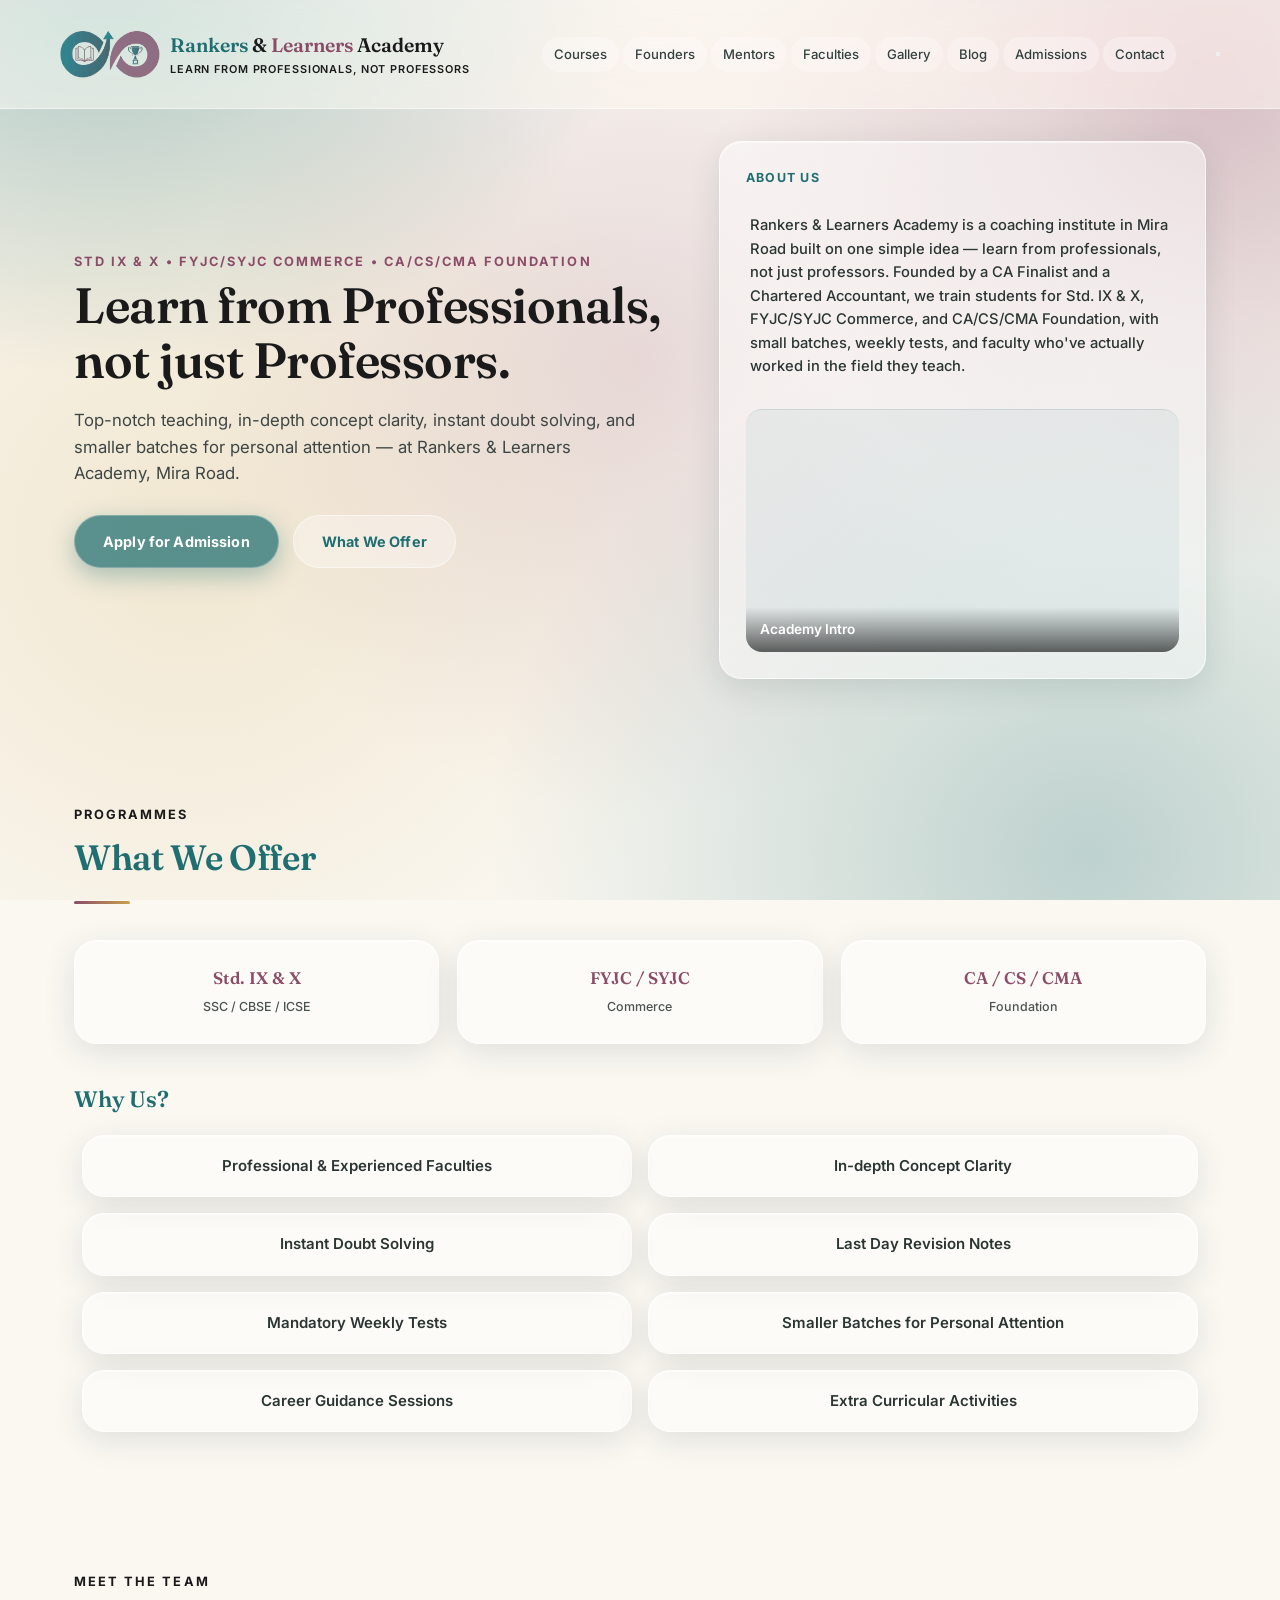
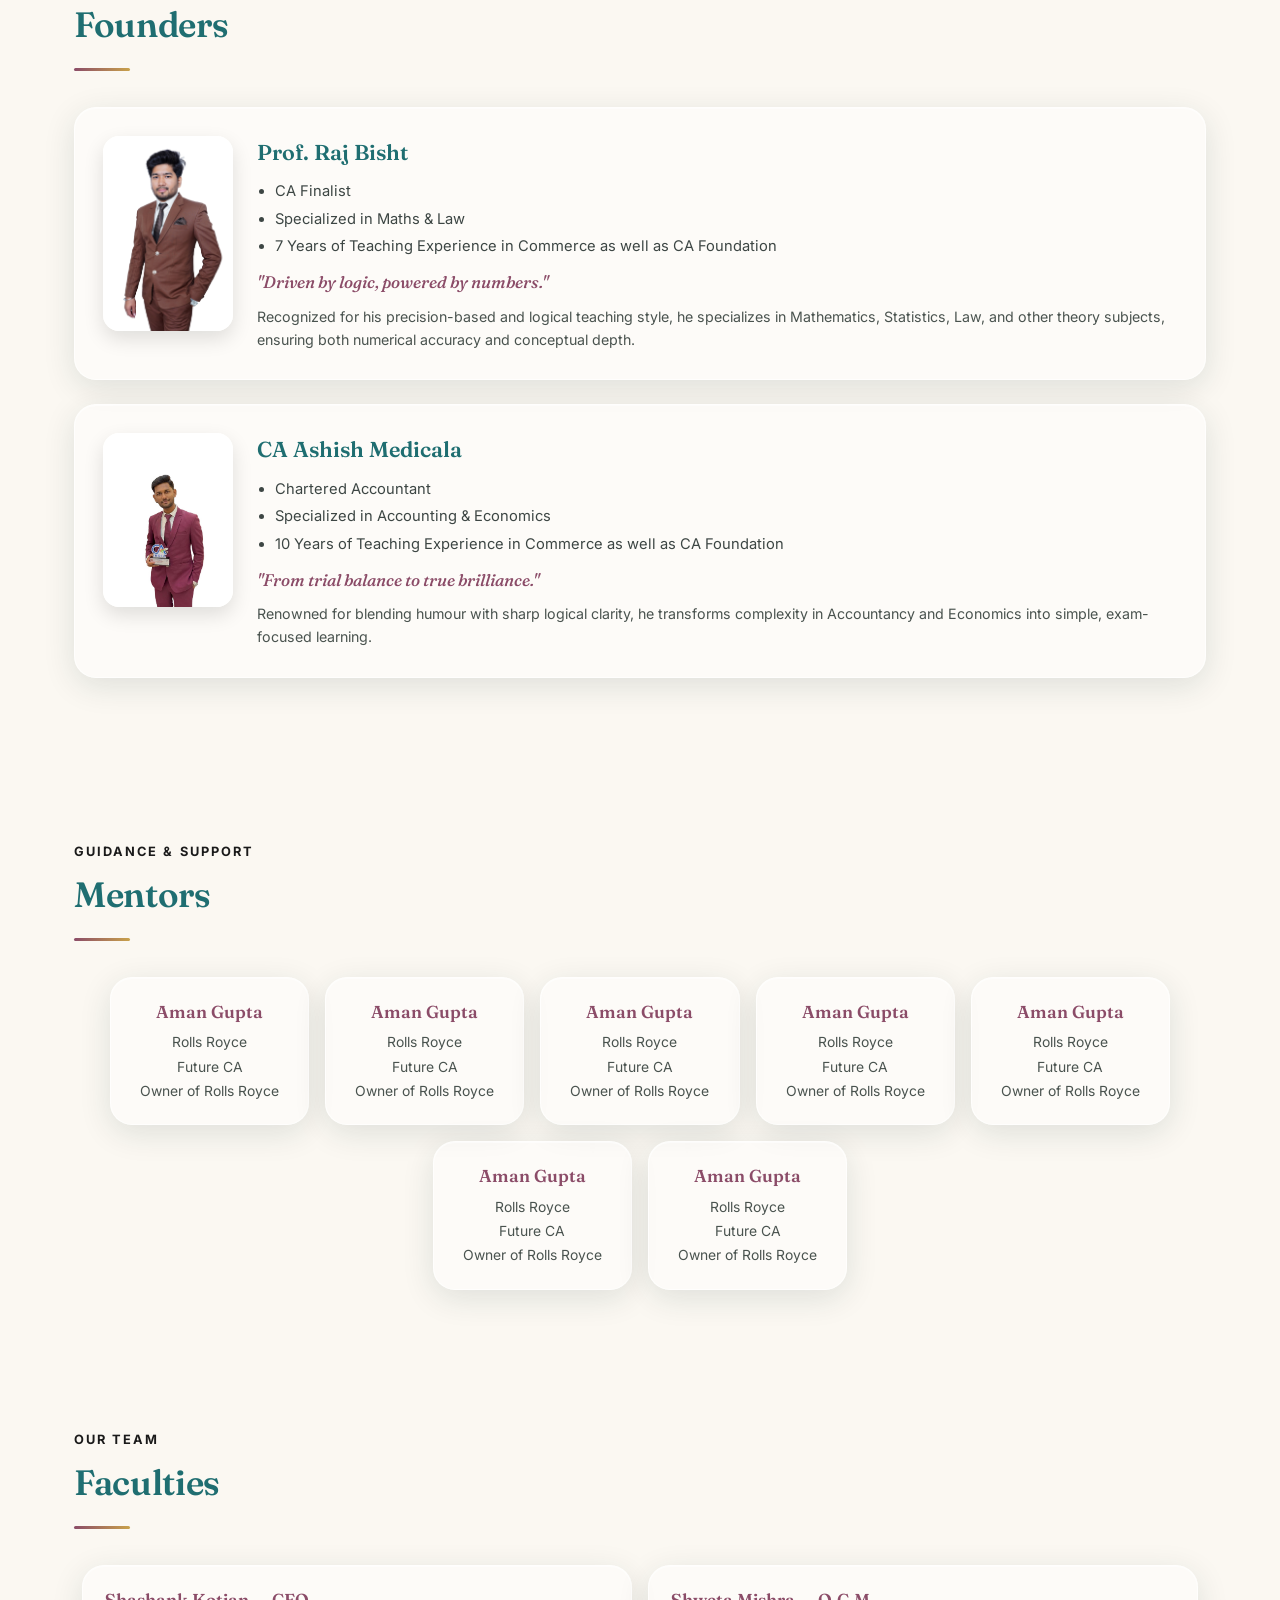
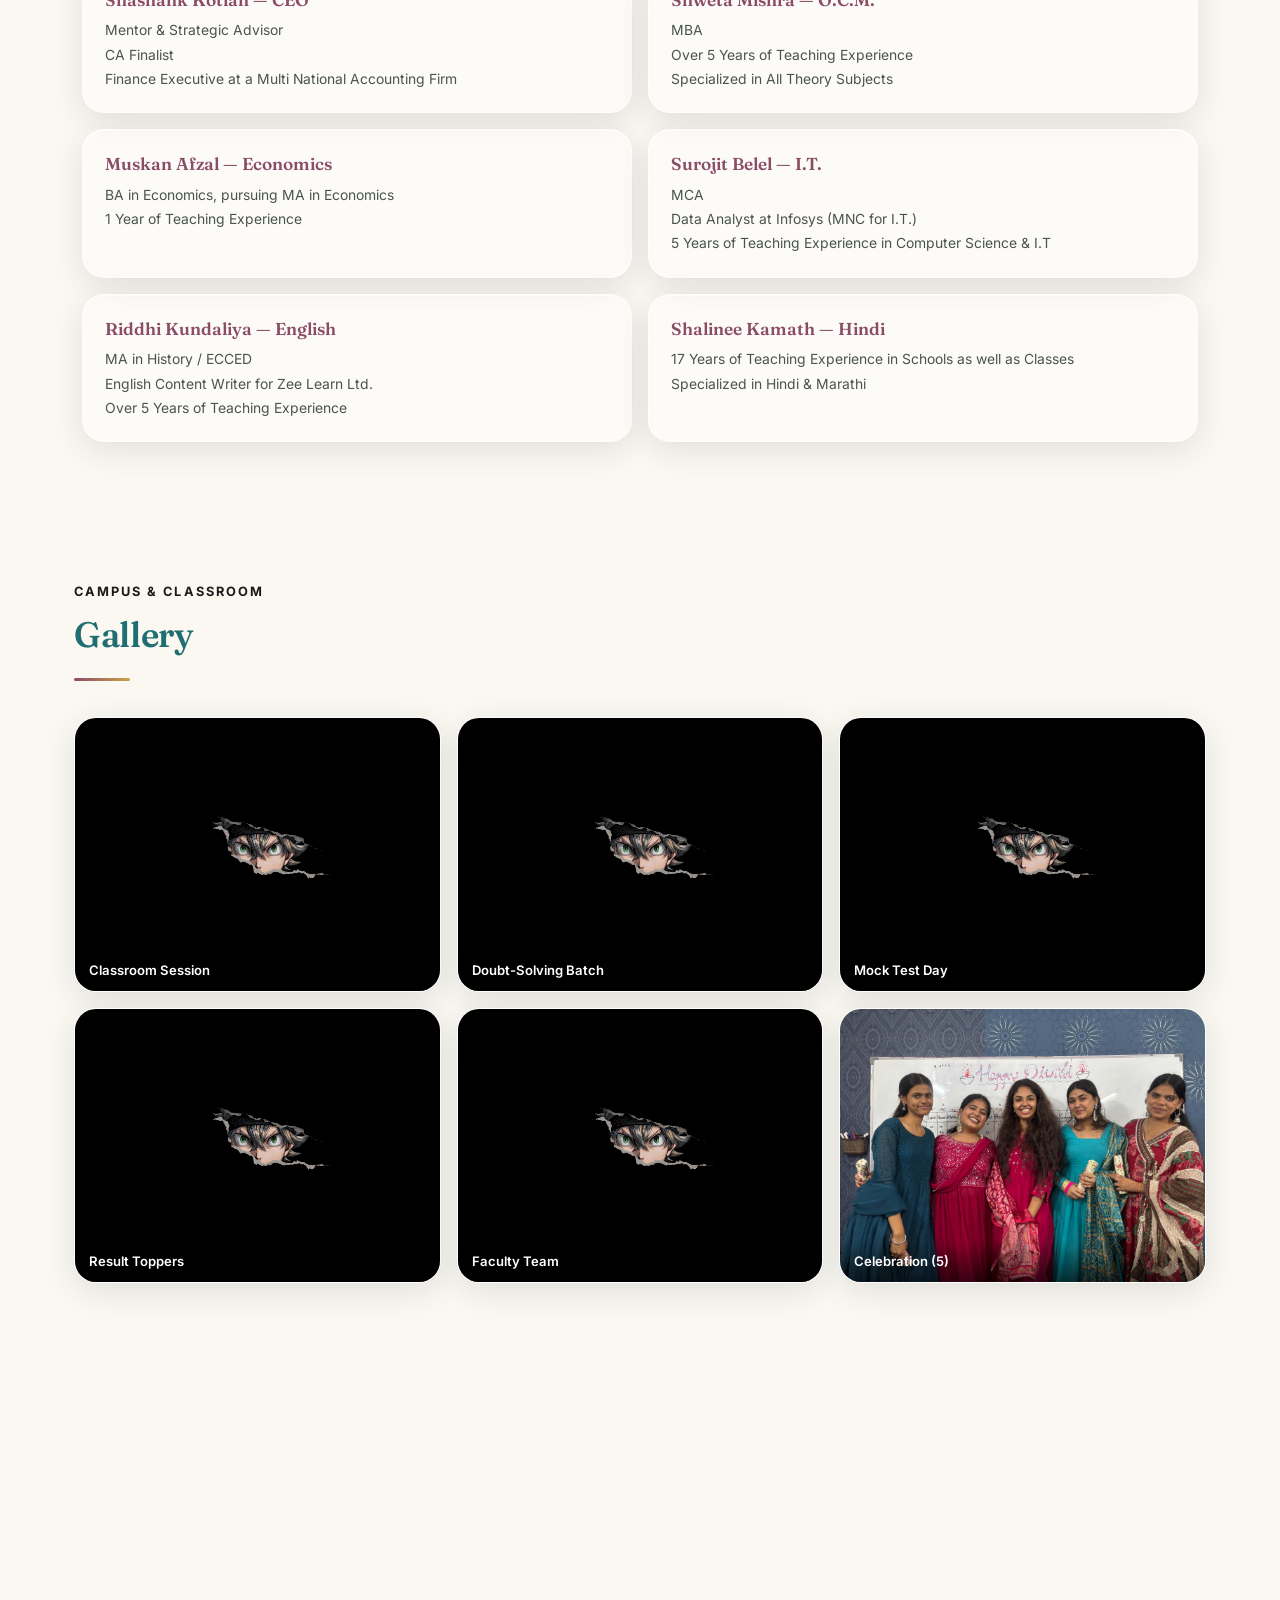
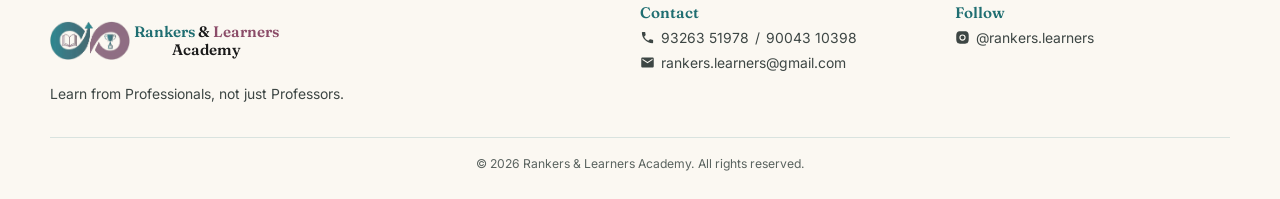
==== index.html @ 67d40408 "Update brand tagline and navigation links" ====
<!DOCTYPE html>
<html lang="en">
<head>
<meta charset="UTF-8">
<meta name="viewport" content="width=device-width, initial-scale=1.0">
<title>Rankers & Learners Academy — Mira Road</title>
<link rel="preconnect" href="https://fonts.googleapis.com">
<link rel="preconnect" href="https://fonts.gstatic.com" crossorigin>
<link href="https://fonts.googleapis.com/css2?family=Fraunces:opsz,wght@9..144,400;9..144,600;9..144,700&family=Inter:wght@400;500;600;700;800&display=swap" rel="stylesheet">
<link rel="preconnect" href="https://fonts.googleapis.com">
<link rel="preconnect" href="https://fonts.gstatic.com" crossorigin>
<link href="https://fonts.googleapis.com/css2?family=Titillium+Web:ital,wght@0,200;0,300;0,400;0,600;0,700;0,900;1,200;1,300;1,400;1,600;1,700&display=swap" rel="stylesheet">
<link rel="stylesheet" href="css/style.css">
</head>
<body>

<div class="mesh"></div>

<header class="banner">
  <div class="banner-inner">
    <div class="brand">
      <img src="assets/logo/logo.png" alt="Rankers & Learners Academy logo" class="brand-mark">
      <div>
        <div class="brand-name"><span class="brand-teal">Rankers</span> <span class="brand-black">&amp;</span> <span class="brand-mauve">Learners</span> <span class="brand-black">Academy</span></div>
        <div class="brand-tag">Learn from Professionals, not Professors</div>
      </div>
    </div>
    <nav id="mainNav">
      <a href="#offer">Courses</a>
      <a href="#founders">Founders</a>
      <a href="#mentors">Mentors</a>
      <a href="#faculty">Faculties</a>
      <a href="#gallery">Gallery</a>
      <a href="#blog">Blog</a>
      <a href="#admissions">Admissions</a>
      <a href="#contact">Contact</a>
    </nav>
    <button class="hamburger-btn" id="navToggle" aria-label="Open menu" aria-expanded="false">
      <span></span><span></span><span></span>
    </button>
  </div>
</header>

<section class="hero">
  <div>
    <div class="eyebrow hero-eyebrow">Std IX &amp; X • FYJC/SYJC Commerce • CA/CS/CMA Foundation</div>
    <h1>Learn from Professionals, not just Professors.</h1>
    <p>Top-notch teaching, in-depth concept clarity, instant doubt solving, and smaller batches for personal attention — at Rankers &amp; Learners Academy, Mira Road.</p>
    <div class="ctas">
      <a href="#admissions" class="btn btn-primary">Apply for Admission</a>
      <a href="#offer" class="btn btn-ghost">What We Offer</a>
    </div>
  </div>
  <div class="glass hero-card">
    <div class="card-label">About us</div>
    <div id="hero-offer-rows"><!-- filled from data/courses.js --></div>
    <div class="hero-carousel" id="hero-carousel"><!-- filled from data/carousel.js --></div>
  </div>
</section>

<section id="offer">
  <div class="section-head">
    <div class="eyebrow">Programmes</div>
    <h2>What We Offer</h2>
    <div class="rule"></div>
  </div>
  <div class="offer-grid" id="offer-grid"><!-- filled from data/courses.js --></div>
  <div class="section-head" style="margin-bottom:18px;">
    <h2 style="font-size:1.4rem;">Why Us?</h2>
  </div>
  <div class="why-grid" id="why-grid"><!-- filled from data/courses.js --></div>
</section>

<section id="founders">
  <div class="section-head">
    <div class="eyebrow">Meet the Team</div>
    <h2>Founders</h2>
    <div class="rule"></div>
  </div>
  <div id="founders-list"><!-- filled from data/founders.js --></div>
</section>

<section id="mentors">
  <div class="section-head">
    <div class="eyebrow">Guidance & Support</div>
    <h2>Mentors</h2>
    <div class="rule"></div>
  </div>
  <div class="faculty-grid" id="mentors-list"><!-- filled from data/mentors.js --></div>
</section>

<section id="faculty">
  <div class="section-head">
    <div class="eyebrow">Our Team</div>
    <h2>Faculties</h2>
    <div class="rule"></div>
  </div>
  <div class="faculty-grid" id="faculty-list"><!-- filled from data/faculty.js --></div>
</section>

<section id="gallery">
  <div class="section-head">
    <div class="eyebrow">Campus &amp; Classroom</div>
    <h2>Gallery</h2>
    <div class="rule"></div>
  </div>
  <div class="gallery-grid" id="gallery-grid"><!-- filled from data/gallery.js --></div>
</section>

<div id="lightbox-overlay" class="lightbox-overlay" onclick="if(event.target===this) closeLightbox()">
  <button class="lightbox-close" onclick="closeLightbox()">&times;</button>
  <button class="lightbox-nav lightbox-prev" onclick="lightboxPrev()">&#8249;</button>
  <img id="lightbox-img" class="lightbox-img" src="" alt="">
  <video id="lightbox-video" class="lightbox-img" controls autoplay style="display:none;"></video>
  <button class="lightbox-nav lightbox-next" onclick="lightboxNext()">&#8250;</button>
  <div id="lightbox-caption" class="lightbox-caption"></div>
  <div id="lightbox-counter" class="lightbox-counter"></div>
</div>

<div id="blog-modal-overlay" class="blog-modal-overlay" onclick="if(event.target===this) closeBlogModal()">
  <div class="blog-modal-box">
    <button class="lightbox-close" onclick="closeBlogModal()" style="position:absolute;top:14px;right:18px;">&times;</button>
    <div class="blog-date" id="blog-modal-tag"></div>
    <h3 id="blog-modal-title"></h3>
    <p id="blog-modal-content"></p>
  </div>
</div>

<section id="blog">
  <div class="section-head" style="display:flex;justify-content:space-between;align-items:flex-end;flex-wrap:wrap;gap:16px;">
    <div>
      <div class="eyebrow">From the Desk</div>
      <h2>Blogs &amp; Updates</h2>
      <div class="rule"></div>
    </div>
    <a href="blog.html" class="btn btn-ghost">View All</a>
  </div>
  <div class="blog-grid" id="blog-list"><!-- filled from data/blog.js --></div>
</section>

<section id="admissions">
  <div class="section-head">
    <div class="eyebrow">Join Us</div>
    <h2>Enquiry Form</h2>
    <div class="rule"></div>
  </div>
  <div class="glass form-wrap">
    <form id="admissionForm">
      <div class="form-row">
        <div><label for="fname">Full Name</label><input id="fname" name="fname" type="text" required></div>
        <div><label for="phone">Phone Number</label><input id="phone" name="phone" type="tel" required pattern="[0-9]{10}" maxlength="10" title="Enter a 10-digit phone number" inputmode="numeric"></div>
      </div>
      <div class="form-row">
        <div><label for="email">Email</label><input id="email" name="email" type="email"></div>
        <div><label for="course">Standard</label>
          <select id="course" name="course" required>
            <option value="" disabled selected>Select Standard</option>
            <option>Std. IX</option>
            <option>Std. X</option>
            <option>Std. IX + X</option>
            <option>FYJC Commerce</option>
            <option>SYJC Commerce</option>
            <option>FYJC + SYJC Commerce</option>
            <option>CA Foundation</option>
            <option>CS Foundation</option>
            <option>CMA Foundation</option>
            <option>FYJC + SYJC Commerce + CA</option>
            <option>FYJC + SYJC Commerce + CS</option>
            <option>FYJC + SYJC Commerce + CMA</option>
          </select>
        </div>
      </div>
      <div class="form-row full">
  <div>
    <label>Branch</label>
    <div style="display:flex;gap:28px;flex-wrap:wrap;margin-top:12px;padding:2px 0;">
      <label style="display:flex;align-items:center;gap:8px;font-family:'Inter',sans-serif;font-size:0.92rem;font-weight:500;text-transform:none;letter-spacing:normal;color:var(--ink);cursor:pointer;">
        <input type="radio" name="branch" value="Salasar Woods" required style="width:17px;height:17px;accent-color:var(--teal);margin:0;"> Salasar Woods
      </label>
      <label style="display:flex;align-items:center;gap:8px;font-family:'Inter',sans-serif;font-size:0.92rem;font-weight:500;text-transform:none;letter-spacing:normal;color:var(--ink);cursor:pointer;">
        <input type="radio" name="branch" value="Geeta Arcade" required style="width:17px;height:17px;accent-color:var(--teal);margin:0;"> Geeta Arcade
      </label>
      <label style="display:flex;align-items:center;gap:8px;font-family:'Inter',sans-serif;font-size:0.92rem;font-weight:500;text-transform:none;letter-spacing:normal;color:var(--ink);cursor:pointer;">
        <input type="radio" name="branch" value="Miragaon" required style="width:17px;height:17px;accent-color:var(--teal);margin:0;"> Miragaon
      </label>
    </div>
  </div>
</div>
      <div class="form-row full">
        <div><label for="message">Message (optional)</label><textarea id="message" name="message" placeholder="Anything you'd like us to know"></textarea></div>
      </div>
      <button type="submit" class="btn btn-primary">Submit Enquiry</button>
      <p class="form-note" id="formNote"></p>
    </form>
  </div>
</section>

<section id="contact">
  <div class="section-head">
    <div class="eyebrow">Where To Find Us</div>
    <h2>Our Branches</h2>
    <div class="rule"></div>
  </div>
  <div class="branch-tree" id="branch-list"><!-- filled from data/branches.js --></div>
</section>

<footer>
  <div class="footer-inner">
    <div>
      <h4 style="display:flex;align-items:center;gap:4px;">
  <img src="assets/logo/logo.png" alt="Logo" style="width:80px;height:80px;object-fit:contain;">
  <span style="display:flex;flex-direction:column;align-items:center;line-height:1;">
    <span style="white-space:nowrap;"><span class="brand-teal">Rankers</span> <span class="brand-black">&amp;</span> <span class="brand-mauve">Learners</span></span>
    <span class="brand-black" style="margin-top:2px;">Academy</span>
  </span>
</h4>
      <p>Learn from Professionals, not just Professors.</p> 
    </div>
    <div>
      <h4>Contact</h4>
      <p id="footer-phones"><!-- filled from data/branches.js --></p>
      <p id="footer-email"><!-- filled from data/branches.js --></p>
    </div>
    <div>
      <h4>Follow</h4>
      <p id="footer-instagram"><!-- filled from data/branches.js --></p>
    </div>
  </div>
  <div class="footer-bottom">© 2026 Rankers &amp; Learners Academy. All rights reserved.</div>
</footer>

<!-- Data files: edit these to change content -->
<script src="data/courses.js"></script>
<script src="data/carousel.js"></script>
<script src="data/founders.js"></script>
<script src="data/mentors.js"></script>
<script src="data/faculty.js"></script>
<script src="data/gallery.js"></script>
<script src="data/blog.js"></script>
<script src="data/branches.js"></script>

<!-- Renders the data above into the page -->
<script src="js/render.js"></script>
<!-- Admission form behaviour -->
<script src="js/main.js"></script>

</body>
</html>
---- css/style.css ----
:root{
    --teal:#1F6E71;
    --teal-light:#4FA5A0;
    --mauve:#8B4C68;
    --mauve-light:#C589A3;
    --gold:#C9A24B;
    --cream:#FBF8F2;
    --ink:#1D2624;
    --glass:rgba(255,255,255,0.46);
    --glass-strong:rgba(255,255,255,0.68);
    --glass-border:rgba(255,255,255,0.65);
    --glass-teal:rgba(31,110,113,0.16);
    --glass-mauve:rgba(139,76,104,0.14);
  }
  .brand-teal{color:#1F6E71;}
.brand-mauve{color:#8B4C68;}
.brand-black{color:#1a1a1a;}
  *{margin:0;padding:0;box-sizing:border-box;}
  html{scroll-behavior:smooth;}
  body{
    color:var(--ink);
    font-family:'Inter',-apple-system,sans-serif;
    line-height:1.6;
    background:var(--cream);
    min-height:100vh;
    position:relative;
  }
  h1,h2,h3,h4{font-family:'Fraunces',Georgia,serif;}
  a{color:inherit;text-decoration:none;}

  /* ===== Ambient gradient mesh background, fixed ===== */
  .mesh{
    position:fixed; inset:0; z-index:-1; overflow:hidden;
    background:
      radial-gradient(ellipse 900px 700px at 8% -5%, rgba(31,110,113,0.38), transparent 60%),
      radial-gradient(ellipse 800px 800px at 95% 10%, rgba(139,76,104,0.32), transparent 60%),
      radial-gradient(ellipse 900px 900px at 15% 60%, rgba(201,162,75,0.20), transparent 60%),
      radial-gradient(ellipse 1000px 900px at 85% 95%, rgba(31,110,113,0.28), transparent 60%),
      radial-gradient(ellipse 700px 700px at 50% 40%, rgba(139,76,104,0.18), transparent 65%),
      var(--cream);
  }

  /* ===== Glass utility ===== */
  .glass{
    background:var(--glass);
    backdrop-filter:blur(22px) saturate(160%);
    -webkit-backdrop-filter:blur(22px) saturate(160%);
    border:1px solid var(--glass-border);
    box-shadow:0 8px 32px rgba(20,50,52,0.12), inset 0 1px 0 rgba(255,255,255,0.5);
    border-radius:22px;
    transition:transform .35s ease, box-shadow .35s ease;
  }
  .glass-strong{background:var(--glass-strong);}

  /* ===== Header ===== */
  header.banner{
    position:sticky; top:0; z-index:100;
    background:rgba(251,248,242,0.55);
    backdrop-filter:blur(18px) saturate(160%);
    -webkit-backdrop-filter:blur(18px) saturate(160%);
    border-bottom:1px solid rgba(255,255,255,0.5);
  }
  .banner-inner{max-width:1180px;margin:0 auto;padding:4px 10px;display:flex;align-items:center;justify-content:space-between;flex-wrap:wrap;gap:12px;}
  .brand{display:flex;align-items:center;gap:10px;}
  .brand-mark{width:100px;height:100px;object-fit:contain;display:block;}
  .brand-name{font-family:'Fraunces',serif;font-weight:600;font-size:1.22rem;color:var(--teal);}
  .brand-tag{font-size:0.68rem;color:#1a1a1a;letter-spacing:0.08em;text-transform:uppercase;font-weight:600;}
  nav{display:flex;gap:4px;font-size:0.82rem;flex-wrap:wrap;margin-left:32px;}
  nav a{padding:7px 12px;border-radius:100px;font-weight:500;color:#33413f;transition:background .25s ease,color .25s ease;background:rgba(255,255,255,0.28);}
  nav a:hover{background:rgba(255,255,255,0.7);color:var(--teal);}

  /* ===== Hero ===== */
  .hero{max-width:1180px;margin:0 auto;padding:32px 24px 56px;display:grid;grid-template-columns:1.25fr 1fr;gap:36px;align-items:center;}
  .eyebrow{font-size:0.80rem;letter-spacing:0.16em;text-transform:uppercase;color:#1a1a1a;font-weight:700;margin-bottom:5px;}
  .hero-eyebrow{color:var(--mauve);}
  .hero h1{font-size:clamp(2.1rem,4vw,3.1rem);font-weight:600;color:#1a1a1a;line-height:1.12;letter-spacing:-0.01em;font-family:'Fraunces',sans-serif;}
  .hero p{margin-top:18px;font-size:1.05rem;max-width:52ch;color:#3d4644;}
  .ctas{margin-top:28px;display:flex;gap:14px;flex-wrap:wrap;}
  .btn{display:inline-block;padding:14px 28px;font-size:0.9rem;font-weight:700;letter-spacing:0.01em;border-radius:100px;cursor:pointer;transition:.2s;border:1px solid transparent;}
  .btn-primary{
    background:rgba(31,110,113,0.72);
    backdrop-filter:blur(14px) saturate(160%);
    -webkit-backdrop-filter:blur(14px) saturate(160%);
    color:#fff;box-shadow:0 8px 24px rgba(31,110,113,0.35);
    border:1px solid rgba(255,255,255,0.25);
  }
  .btn-primary:hover{background:rgba(31,110,113,0.85);transform:translateY(-2px);box-shadow:0 12px 28px rgba(31,110,113,0.42);}
  .btn-ghost{background:rgba(255,255,255,0.32);backdrop-filter:blur(18px) saturate(160%);-webkit-backdrop-filter:blur(18px) saturate(160%);color:var(--teal);border:1px solid rgba(255,255,255,0.5);}
  .btn-ghost:hover{background:rgba(255,255,255,0.85);}

  .hero-card{padding:26px;}
  .hero-card .card-label{font-size:0.78rem;letter-spacing:0.1em;text-transform:uppercase;font-weight:700;color:var(--teal);margin-bottom:14px;}
  .offer-row{padding:12px 4px;font-size:0.92rem;font-weight:500;border-bottom:1px solid rgba(31,110,113,0.14);color:#2b3634;}
  .offer-row:last-child{border-bottom:none;}
  .offer-row::before{content:"";color:var(--mauve);}
  .hero-logo-wrap{display:flex;justify-content:center;padding-top:18px;margin-top:16px;border-top:1px solid rgba(31,110,113,0.14);}
  .hero-logo-wrap img{max-width:150px;opacity:0.92;}

  .hero-carousel{
  position:relative;margin-top:18px;border-top:1px solid rgba(31,110,113,0.14);
  aspect-ratio:16/9;border-radius:16px;overflow:hidden;background:rgba(31,110,113,0.06);
}
 .carousel-slide{
  position:absolute;inset:0;
  opacity:0;transition:opacity 1s ease;
  pointer-events:none;
}
  .carousel-slide img{width:100%;height:100%;object-fit:cover;border-radius:16px;display:block;}
  .carousel-slide.active{opacity:1;pointer-events:auto;}
  .carousel-slide video{width:100%;height:100%;object-fit:cover;border-radius:16px;display:block;}

  /* ===== Section shell ===== */
  section{max-width:1180px;margin:0 auto;padding:70px 24px;}
  .section-head{margin-bottom:36px;}
  .section-head h2{font-size:clamp(1.6rem,3vw,2.2rem);font-weight:600;color:var(--teal);letter-spacing:-0.01em;}
  .rule{height:3px;width:56px;margin-top:14px;border-radius:2px;background:linear-gradient(90deg,var(--mauve),var(--gold));}

  .why-grid{display:flex;flex-wrap:wrap;justify-content:center;gap:16px;}
  .why-item{padding:18px 20px;font-size:0.94rem;font-weight:600;color:#2b3634;text-align:center;flex:1 1 calc(50% - 16px);max-width:calc(50% - 16px);box-sizing:border-box;}
  .why-item::before{content:"";}

  .offer-grid{display:grid;grid-template-columns:repeat(3,1fr);gap:18px;margin-bottom:38px;}
  .offer-tile{padding:24px 20px;text-align:center;font-family:'Fraunces',serif;font-weight:600;font-size:1.05rem;color:var(--mauve);}

  /* ===== Founders ===== */
  .founder-card{padding:28px;display:grid;grid-template-columns:130px 1fr;gap:24px;margin-bottom:24px;align-items:start;}
  .founder-photo{width:130px;height:auto;border-radius:16px;box-shadow:0 8px 20px rgba(0,0,0,0.12);}
  .founder-card h3{color:var(--teal);font-size:1.35rem;font-weight:600;}
  .founder-card ul{margin:10px 0 0 18px;font-size:0.92rem;color:#3d4644;}
  .founder-card ul li{margin-bottom:4px;}
  .founder-quote{font-family:'Fraunces',serif;font-style:italic;font-weight:500;color:var(--mauve);margin-top:10px;font-size:1.05rem;}
  .founder-card .bio{font-size:0.89rem;margin-top:10px;color:#4a534f;}

  /* ===== Faculty ===== */
  .faculty-grid{display:flex;flex-wrap:wrap;justify-content:center;gap:16px;}
  .faculty-card{padding:20px 22px;flex:1 1 calc(50% - 16px);max-width:calc(50% - 16px);box-sizing:border-box;}
  .faculty-card .fname{font-family:'Fraunces',serif;font-weight:600;font-size:1.08rem;color:var(--mauve);margin-bottom:6px;}
  .faculty-card p{font-size:0.87rem;color:#4a534f;margin-bottom:2px;}
  
  /* ===== Mentors ===== */
  .mentor-card{flex:1 1 calc(19% - 16px);max-width:calc(19% - 16px);}
  .mentor-photo{width:100px;height: 100px;border-radius:15%;object-fit:cover;margin-bottom:12px;box-shadow:0 6px 16px rgba(0,0,0,0.12);}
  .mentor-card{display:flex;flex-direction:column;align-items:center;}

   /* ===== Gallery ===== */
  .gallery-grid{display:grid;grid-template-columns:repeat(3,1fr);gap:16px;}
  .gallery-item{aspect-ratio:4/3;display:flex;align-items:center;justify-content:center;color:var(--teal);font-weight:600;font-size:0.9rem;text-align:center;padding:14px;}
  .gallery-tag{
    position:absolute;left:0;right:0;bottom:0;padding:10px 14px;
    background:linear-gradient(transparent,rgba(0,0,0,0.55));color:#fff;
    font-size:0.82rem;font-weight:600;text-align:left;
  }
  .gallery-slide{
  position:absolute;inset:0;width:100%;height:100%;
  object-fit:cover;opacity:0;transition:opacity 1s ease;
  pointer-events:none;
}
.gallery-slide.active{opacity:1;}

  /* ===== Lightbox ===== */
  .lightbox-overlay{
    display:none;position:fixed;inset:0;z-index:1000;
    background:rgba(15,20,19,0.92);
    align-items:center;justify-content:center;
  }
  .lightbox-img{max-width:88vw;max-height:82vh;border-radius:12px;box-shadow:0 20px 60px rgba(0,0,0,0.5);}
  .lightbox-close{
    position:absolute;top:20px;right:28px;background:none;border:none;color:#fff;
    font-size:2.2rem;line-height:1;cursor:pointer;
  }
  .lightbox-nav{
    position:absolute;top:50%;transform:translateY(-50%);background:rgba(255,255,255,0.12);
    border:1px solid rgba(255,255,255,0.3);color:#fff;font-size:2rem;line-height:1;
    width:48px;height:48px;border-radius:50%;cursor:pointer;
  }
  .lightbox-nav:hover{background:rgba(255,255,255,0.25);}
  .lightbox-prev{left:20px;}
  .lightbox-next{right:20px;}
  .lightbox-counter{position:absolute;bottom:24px;left:50%;transform:translateX(-50%);color:#fff;font-size:0.85rem;font-family:'Inter',sans-serif;}
  .lightbox-caption{position:absolute;bottom:56px;left:50%;transform:translateX(-50%);color:#fff;font-family:'Fraunces',serif;font-size:1.1rem;font-weight:600;text-align:center;max-width:80vw;}
  .carousel-slide{cursor:pointer;}
  .carousel-caption{position:absolute;left:0;right:0;bottom:0;padding:12px 14px;background:linear-gradient(transparent,rgba(0,0,0,0.6));color:#fff;font-size:0.85rem;font-weight:600;text-align:left;}
  .blog-modal-overlay{
  display:none;position:fixed;inset:0;z-index:1000;
  background:rgba(15,20,19,0.75);align-items:center;justify-content:center;padding:24px;
}
.blog-modal-box{
  position:relative;max-width:600px;width:100%;max-height:80vh;overflow-y:auto;
  background:var(--cream);border-radius:20px;padding:36px;box-shadow:0 20px 60px rgba(0,0,0,0.3);
}
.blog-modal-box h3{color:var(--teal);font-size:1.4rem;margin-top:10px;margin-bottom:16px;}
.blog-modal-box p{font-family:'Inter',sans-serif;font-size:0.96rem;color:#3d4644;white-space:pre-wrap;}

  /* ===== Blog ===== */
  .blog-grid{display:grid;grid-template-columns:repeat(3,1fr);gap:22px;}
  .blog-card{padding:24px;}
  .blog-date{font-size:0.7rem;color:var(--mauve);text-transform:uppercase;letter-spacing:0.08em;font-weight:700;}
  .blog-card h3{color:var(--teal);margin-top:10px;font-size:1.12rem;font-weight:600;}
  .blog-card p{font-size:0.87rem;color:#4a534f;margin-top:10px;}
  .blog-card .read{font-size:0.82rem;color:var(--mauve);margin-top:14px;display:inline-block;font-weight:700;}

  /* ===== Admissions ===== */
  .form-wrap{padding:38px;max-width:720px;}
  .form-row{display:grid;grid-template-columns:1fr 1fr;gap:18px;margin-bottom:18px;}
  .form-row.full{grid-template-columns:1fr;}
  label{font-size:0.75rem;text-transform:uppercase;letter-spacing:0.05em;color:var(--mauve);font-weight:700;display:block;margin-bottom:7px;}
  input,select,textarea{
    width:100%;padding:12px 14px;border:1px solid rgba(31,110,113,0.25);
    background:rgba(255,255,255,0.55);font-family:'Inter',sans-serif;font-size:0.94rem;color:var(--ink);border-radius:12px;
  }
  input:focus,select:focus,textarea:focus{outline:none;border-color:var(--teal);background:rgba(255,255,255,0.8);}
  textarea{resize:vertical;min-height:90px;}
  .form-note{font-size:0.8rem;color:#5a635f;margin-top:16px;}

  /* ===== Branches ===== */
  .branch-tree{display:grid;grid-template-columns:repeat(3,1fr);gap:18px;}
  .branch-card{padding:22px;}
  .branch-card h4{font-family:'Fraunces',serif;font-size:1.02rem;margin-bottom:10px;color:var(--mauve);font-weight:600;display:flex;align-items:center;gap:8px;}
  .map-btn{
    display:inline-flex;align-items:center;gap:6px;margin-top:14px;
    padding:8px 16px;border-radius:100px;font-size:0.8rem;font-weight:700;
    background:rgba(255,255,255,0.6);color:var(--teal);border:1px solid rgba(31,110,113,0.25);
    transition:.2s;
  }
  .map-btn:hover{background:rgba(255,255,255,0.9);}
  .contact-line{display:inline-flex;align-items:center;gap:6px;}
  .branch-card p{font-size:0.87rem;color:#3d4644;}

  footer{padding:50px 24px 26px;}
  .footer-inner{max-width:1180px;margin:0 auto;display:grid;grid-template-columns:2fr 1fr 1fr;gap:40px;}
  footer h4{font-family:'Fraunces',serif;color:var(--teal);font-size:0.95rem;margin-bottom:2px;font-weight:600;}
  footer p, footer a{font-size:0.87rem;color:#3d4644;}
  footer a:hover{color:var(--mauve);}
  .footer-bottom{max-width:1180px;margin:32px auto 0;padding-top:16px;border-top:1px solid rgba(31,110,113,0.15);font-size:0.76rem;color:#5a635f;text-align:center;}

  @media (max-width:820px){
    .hero{grid-template-columns:1fr;}
    .offer-grid{grid-template-columns:1fr;}
    .gallery-grid{grid-template-columns:repeat(2,1fr);}
    .blog-grid{grid-template-columns:1fr;}
    .faculty-card{flex-basis:100%;max-width:100%;}
    .form-row{grid-template-columns:1fr;}
    .footer-inner{grid-template-columns:1fr;}
    .branch-tree{grid-template-columns:1fr;}
    .founder-card{grid-template-columns:1fr;}
    nav{display:none;}
  }
  @media (prefers-reduced-motion: reduce){ html{scroll-behavior:auto;} }
  :focus-visible{outline:2px solid var(--mauve);outline-offset:2px;}

  /* ===== Smooth hover polish ===== */
  /* Only elements that are actually clickable get a hover lift */
  .blog-card{transition:transform .3s ease, box-shadow .3s ease;}
  .blog-card:hover{
    transform:translateY(-3px);
    box-shadow:0 12px 30px rgba(20,50,52,0.15), inset 0 1px 0 rgba(255,255,255,0.5);
  }
  .gallery-item{transition:transform .35s ease, box-shadow .35s ease;}
  .gallery-item:hover{transform:scale(1.02);box-shadow:0 16px 40px rgba(20,50,52,0.2);}
  .btn{transition:transform .2s ease, box-shadow .2s ease, background .2s ease;}

  /* ===== Smooth scroll-reveal for sections ===== */
  section{opacity:0;transition:opacity .5s ease, transform .5s ease;will-change:opacity, transform;}
  section.reveal-from-bottom{transform:translateY(16px);}
  section.reveal-from-top{transform:translateY(-16px);}
  section.in-view{opacity:1;transform:translateY(0);}
  @media (prefers-reduced-motion: reduce){
    section{opacity:1;transform:none;transition:none;}
  }
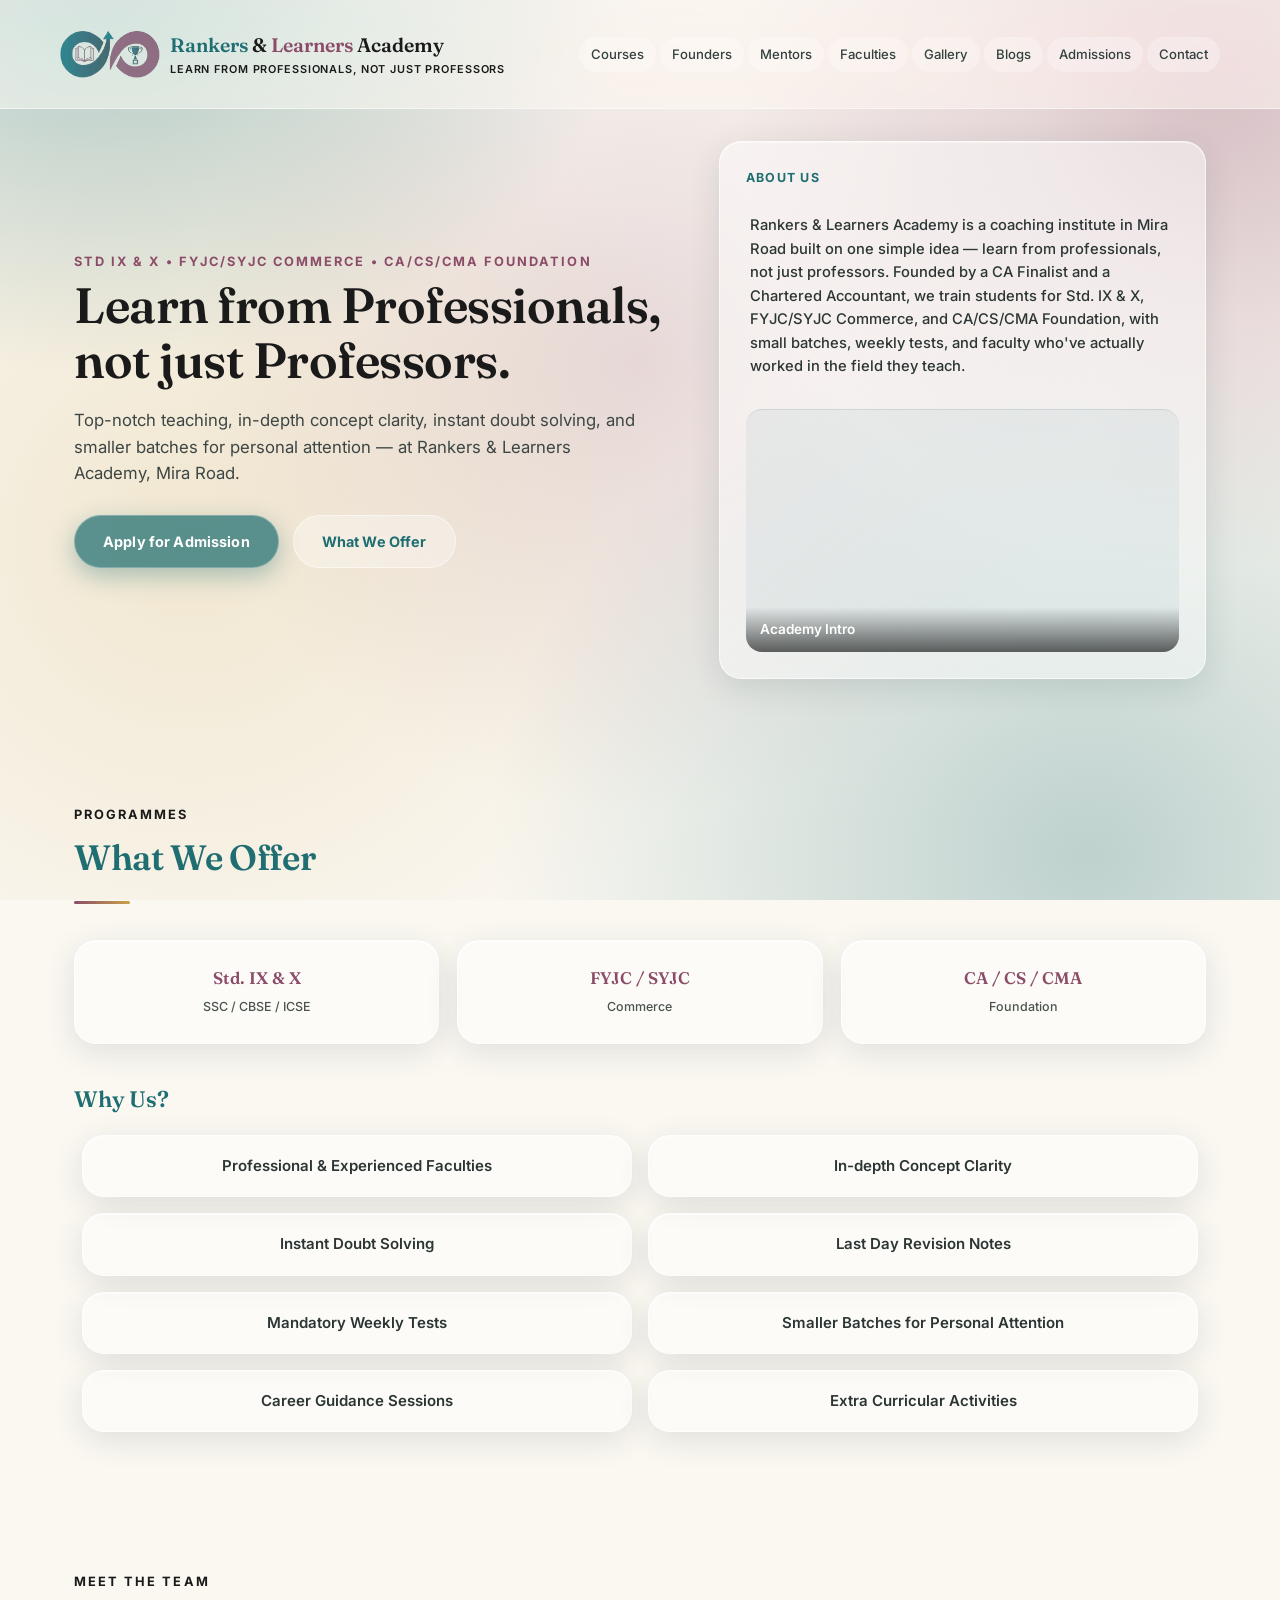
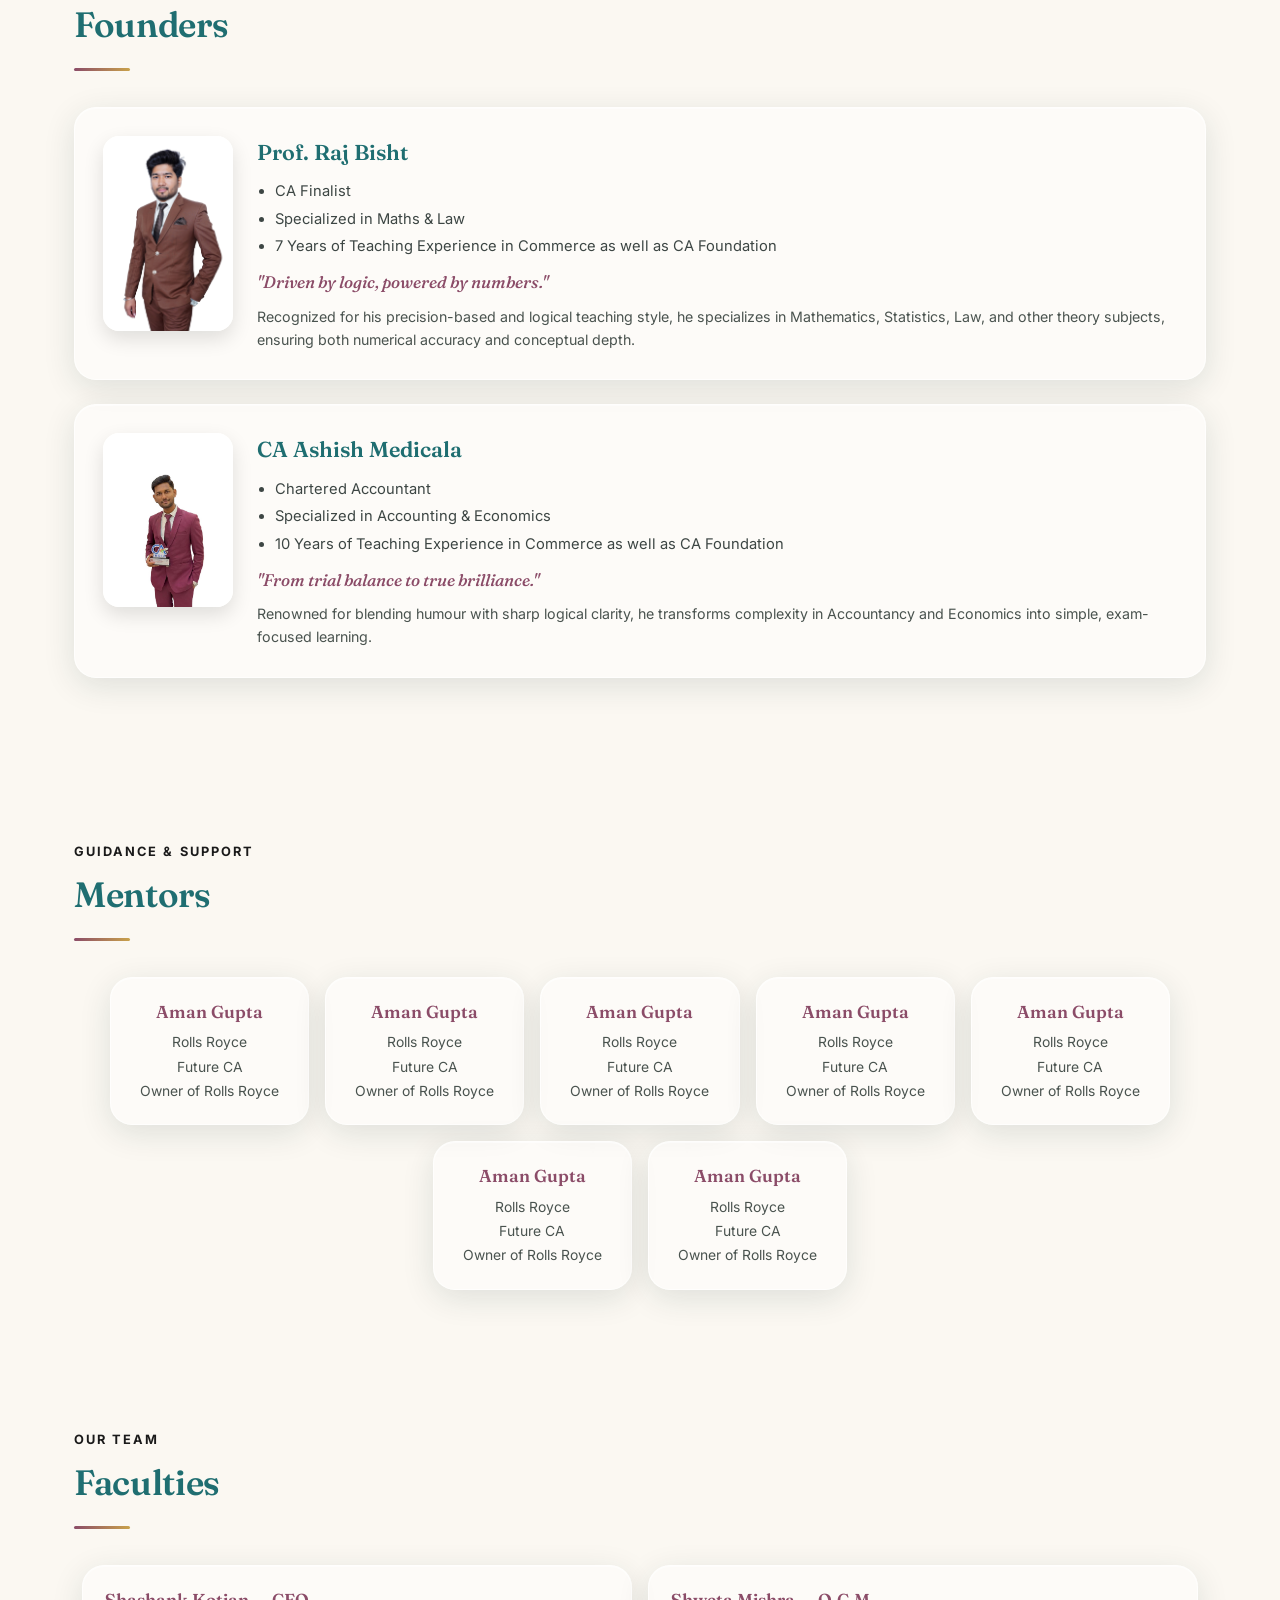
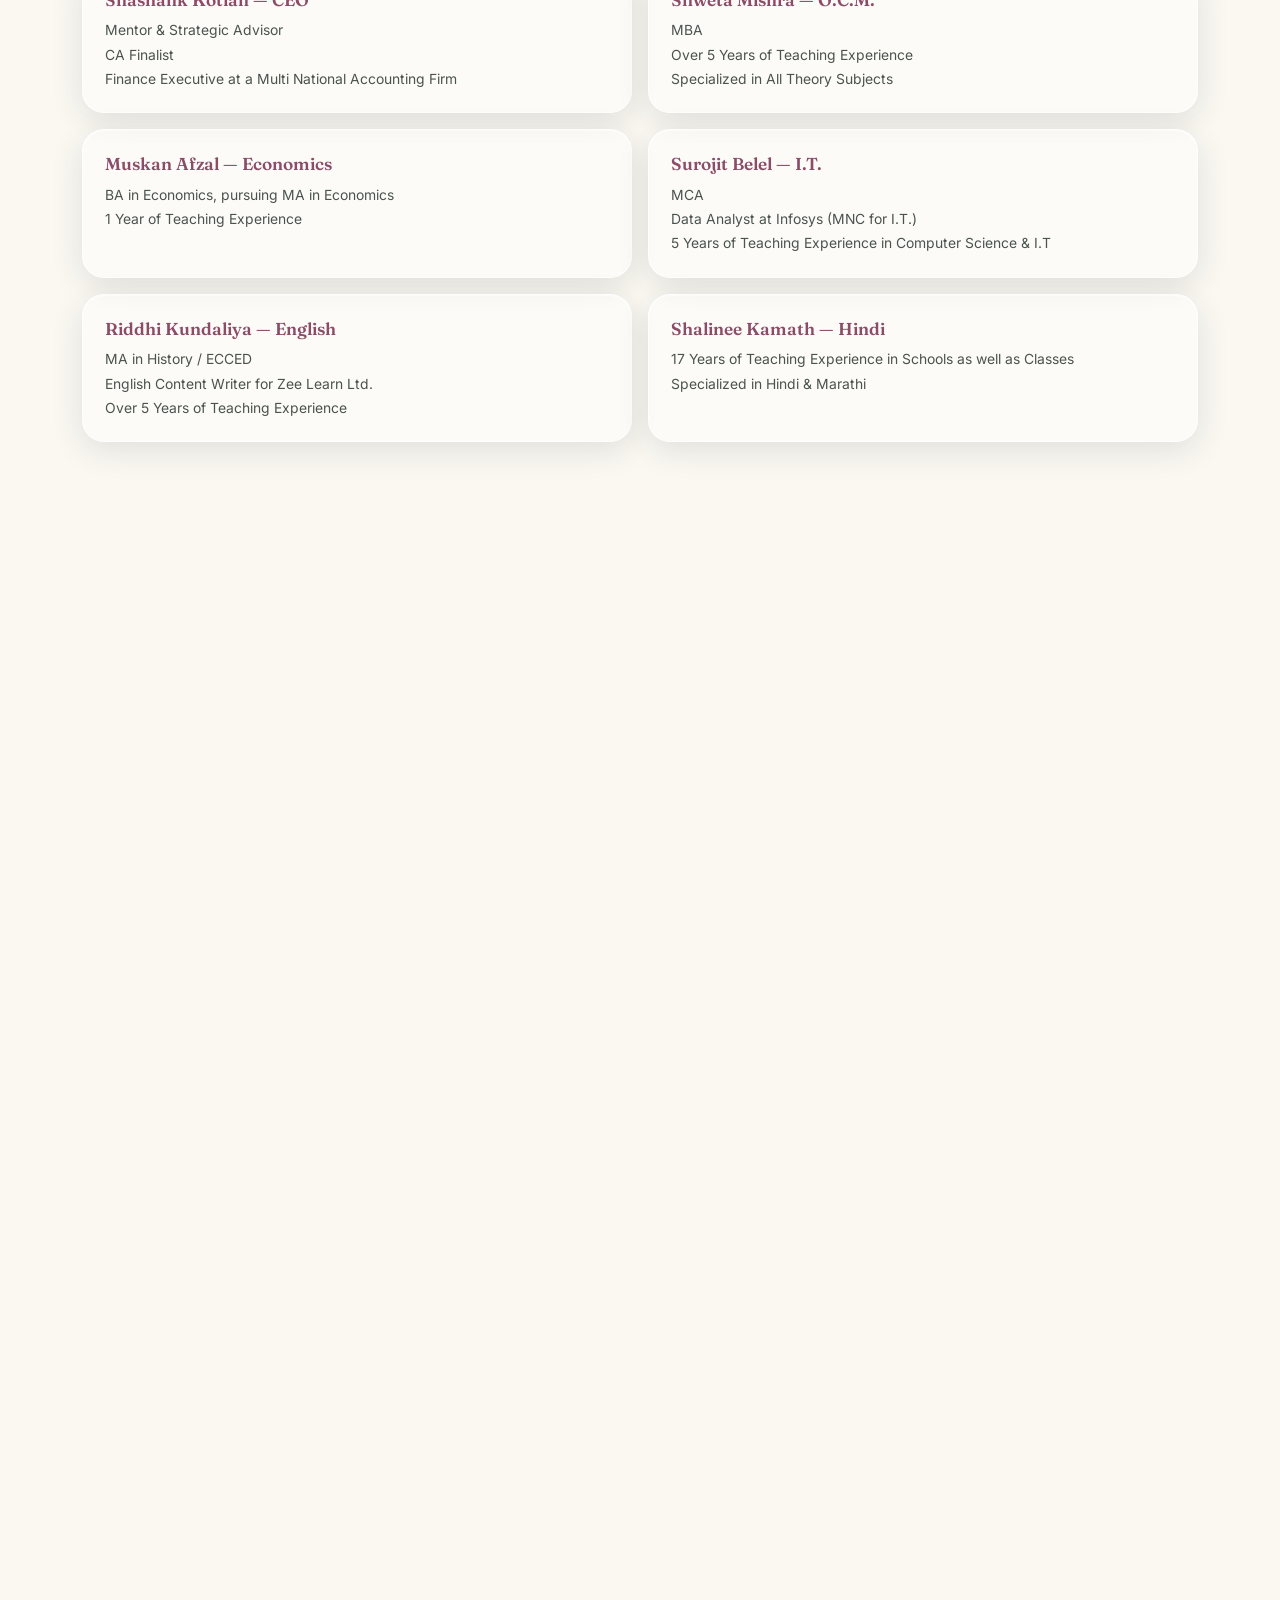
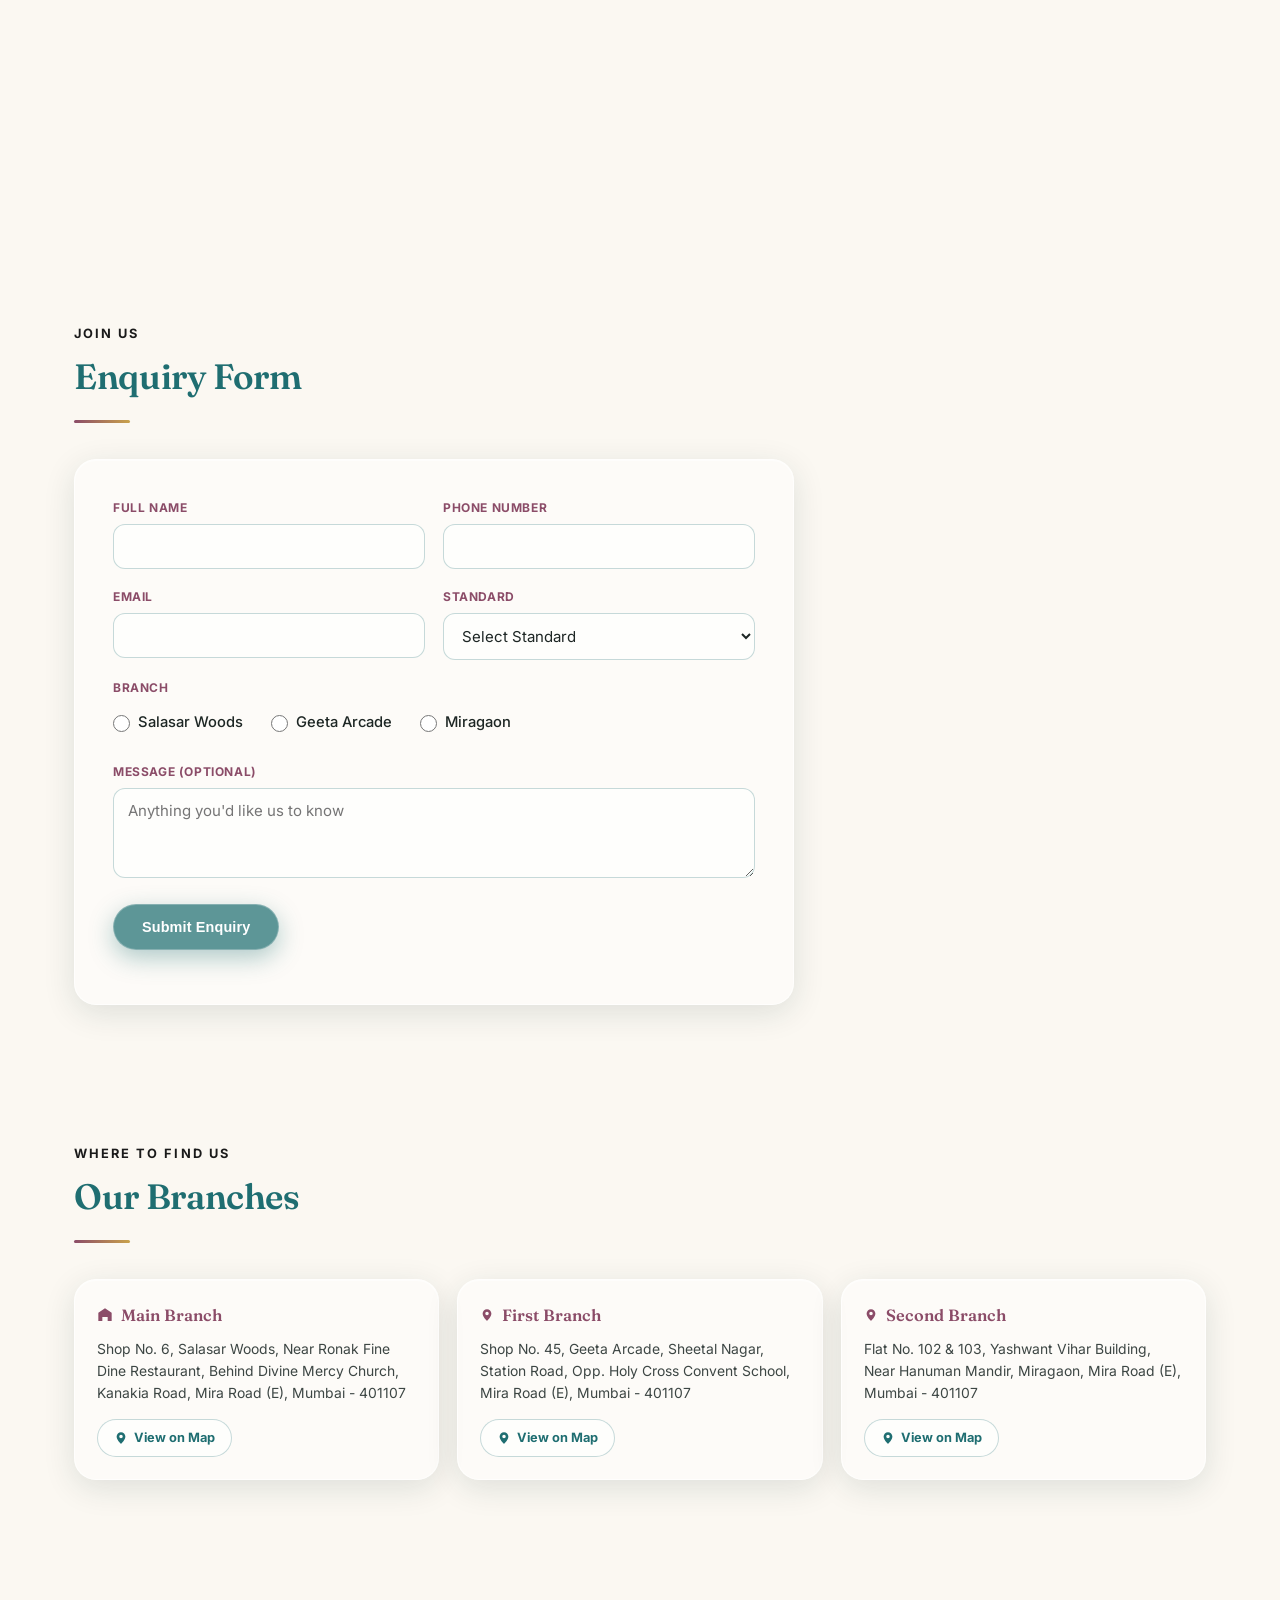
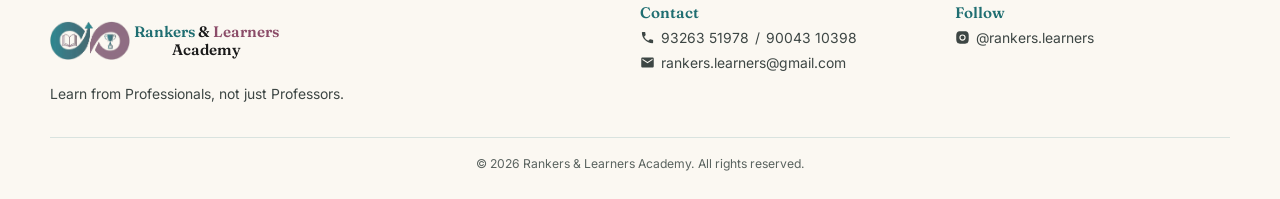
==== commit ef49a6a4: "Update index.html" ====
--- a/index.html
+++ b/index.html
@@ -22,7 +22,7 @@
       <img src="assets/logo/logo.png" alt="Rankers & Learners Academy logo" class="brand-mark">
       <div>
         <div class="brand-name"><span class="brand-teal">Rankers</span> <span class="brand-black">&amp;</span> <span class="brand-mauve">Learners</span> <span class="brand-black">Academy</span></div>
-        <div class="brand-tag">Learn from Professionals, not Professors</div>
+        <div class="brand-tag">Learn from Professionals, not Just Professors</div>
       </div>
     </div>
     <nav id="mainNav">
@@ -31,7 +31,7 @@
       <a href="#mentors">Mentors</a>
       <a href="#faculty">Faculties</a>
       <a href="#gallery">Gallery</a>
-      <a href="#blog">Blog</a>
+      <a href="#blog">Blogs</a>
       <a href="#admissions">Admissions</a>
       <a href="#contact">Contact</a>
     </nav>
--- a/css/style.css
+++ b/css/style.css
@@ -68,6 +68,17 @@
   nav{display:flex;gap:4px;font-size:0.82rem;flex-wrap:wrap;margin-left:32px;}
   nav a{padding:7px 12px;border-radius:100px;font-weight:500;color:#33413f;transition:background .25s ease,color .25s ease;background:rgba(255,255,255,0.28);}
   nav a:hover{background:rgba(255,255,255,0.7);color:var(--teal);}
+
+  /* Hamburger button — hidden on desktop, shown only on mobile (see media query below) */
+  .hamburger-btn{
+    display:none;flex-direction:column;justify-content:center;align-items:center;gap:5px;
+    width:38px;height:38px;background:rgba(255,255,255,0.4);border:1px solid rgba(255,255,255,0.5);
+    border-radius:10px;cursor:pointer;flex-shrink:0;
+  }
+  .hamburger-btn span{width:18px;height:2px;background:var(--teal);border-radius:2px;transition:transform .25s ease, opacity .25s ease;}
+  .hamburger-btn.open span:nth-child(1){transform:translateY(7px) rotate(45deg);}
+  .hamburger-btn.open span:nth-child(2){opacity:0;}
+  .hamburger-btn.open span:nth-child(3){transform:translateY(-7px) rotate(-45deg);}
 
   /* ===== Hero ===== */
   .hero{max-width:1180px;margin:0 auto;padding:32px 24px 56px;display:grid;grid-template-columns:1.25fr 1fr;gap:36px;align-items:center;}
@@ -239,11 +250,31 @@
     .gallery-grid{grid-template-columns:repeat(2,1fr);}
     .blog-grid{grid-template-columns:1fr;}
     .faculty-card{flex-basis:100%;max-width:100%;}
+    .mentor-card{flex-basis:100%;max-width:100%;}
     .form-row{grid-template-columns:1fr;}
     .footer-inner{grid-template-columns:1fr;}
     .branch-tree{grid-template-columns:1fr;}
     .founder-card{grid-template-columns:1fr;}
+
+    /* Header/logo sizing that was too large for phones */
+    .banner-inner{padding:10px 16px;position:relative;}
+    .brand-mark{width:48px;height:48px;}
+    .brand-name{font-size:1.05rem;}
+    .brand-tag{font-size:0.62rem;}
+
+    /* Nav becomes a hamburger dropdown on mobile */
     nav{display:none;}
+    nav.nav-open{
+      display:flex;flex-direction:column;gap:4px;
+      position:absolute;top:100%;left:0;right:0;margin-left:0;
+      background:rgba(251,248,242,0.96);backdrop-filter:blur(18px) saturate(160%);
+      -webkit-backdrop-filter:blur(18px) saturate(160%);
+      border-top:1px solid rgba(255,255,255,0.5);
+      padding:12px 16px 18px;box-shadow:0 12px 24px rgba(20,50,52,0.12);
+    }
+    nav.nav-open a{background:rgba(255,255,255,0.5);text-align:center;}
+    .brand{padding-right:52px;}
+    .hamburger-btn{display:flex;position:absolute;top:12px;right:16px;}
   }
   @media (prefers-reduced-motion: reduce){ html{scroll-behavior:auto;} }
   :focus-visible{outline:2px solid var(--mauve);outline-offset:2px;}
@@ -266,4 +297,4 @@
   section.in-view{opacity:1;transform:translateY(0);}
   @media (prefers-reduced-motion: reduce){
     section{opacity:1;transform:none;transition:none;}
-  }+  }
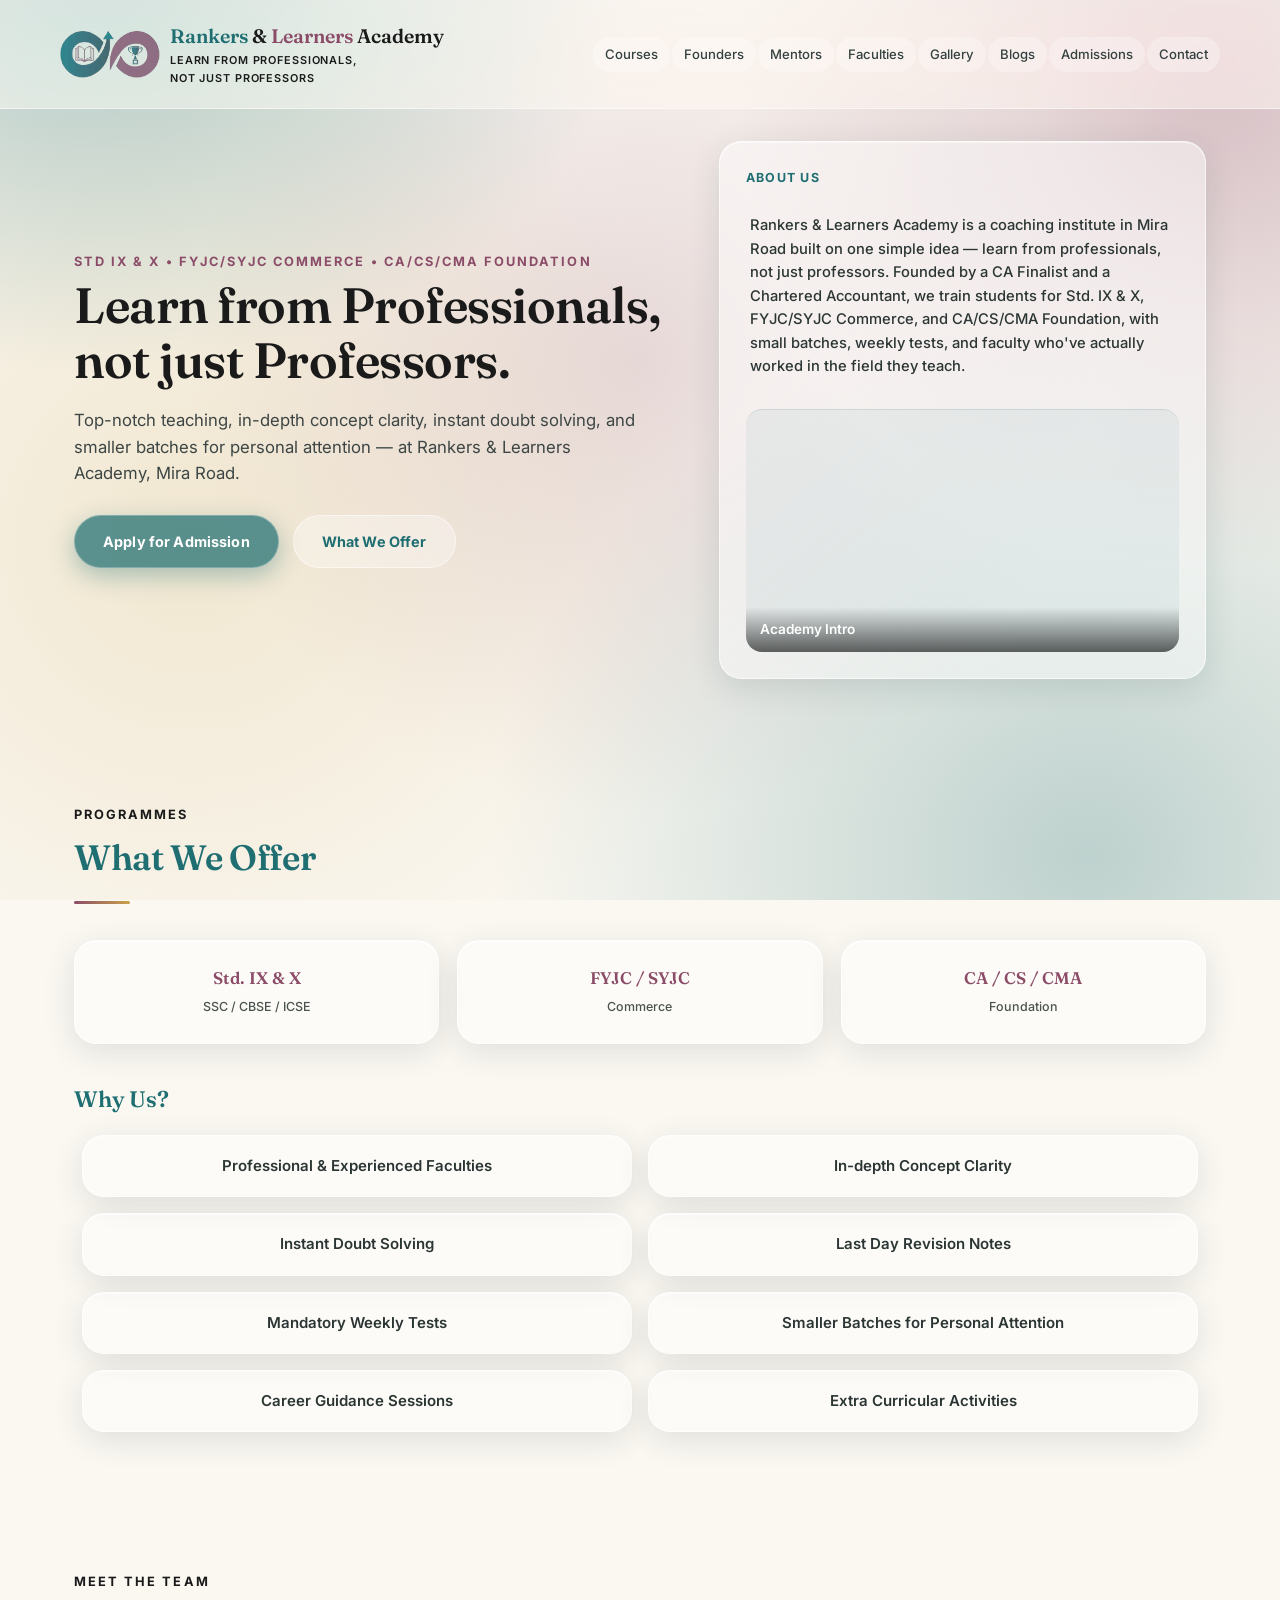
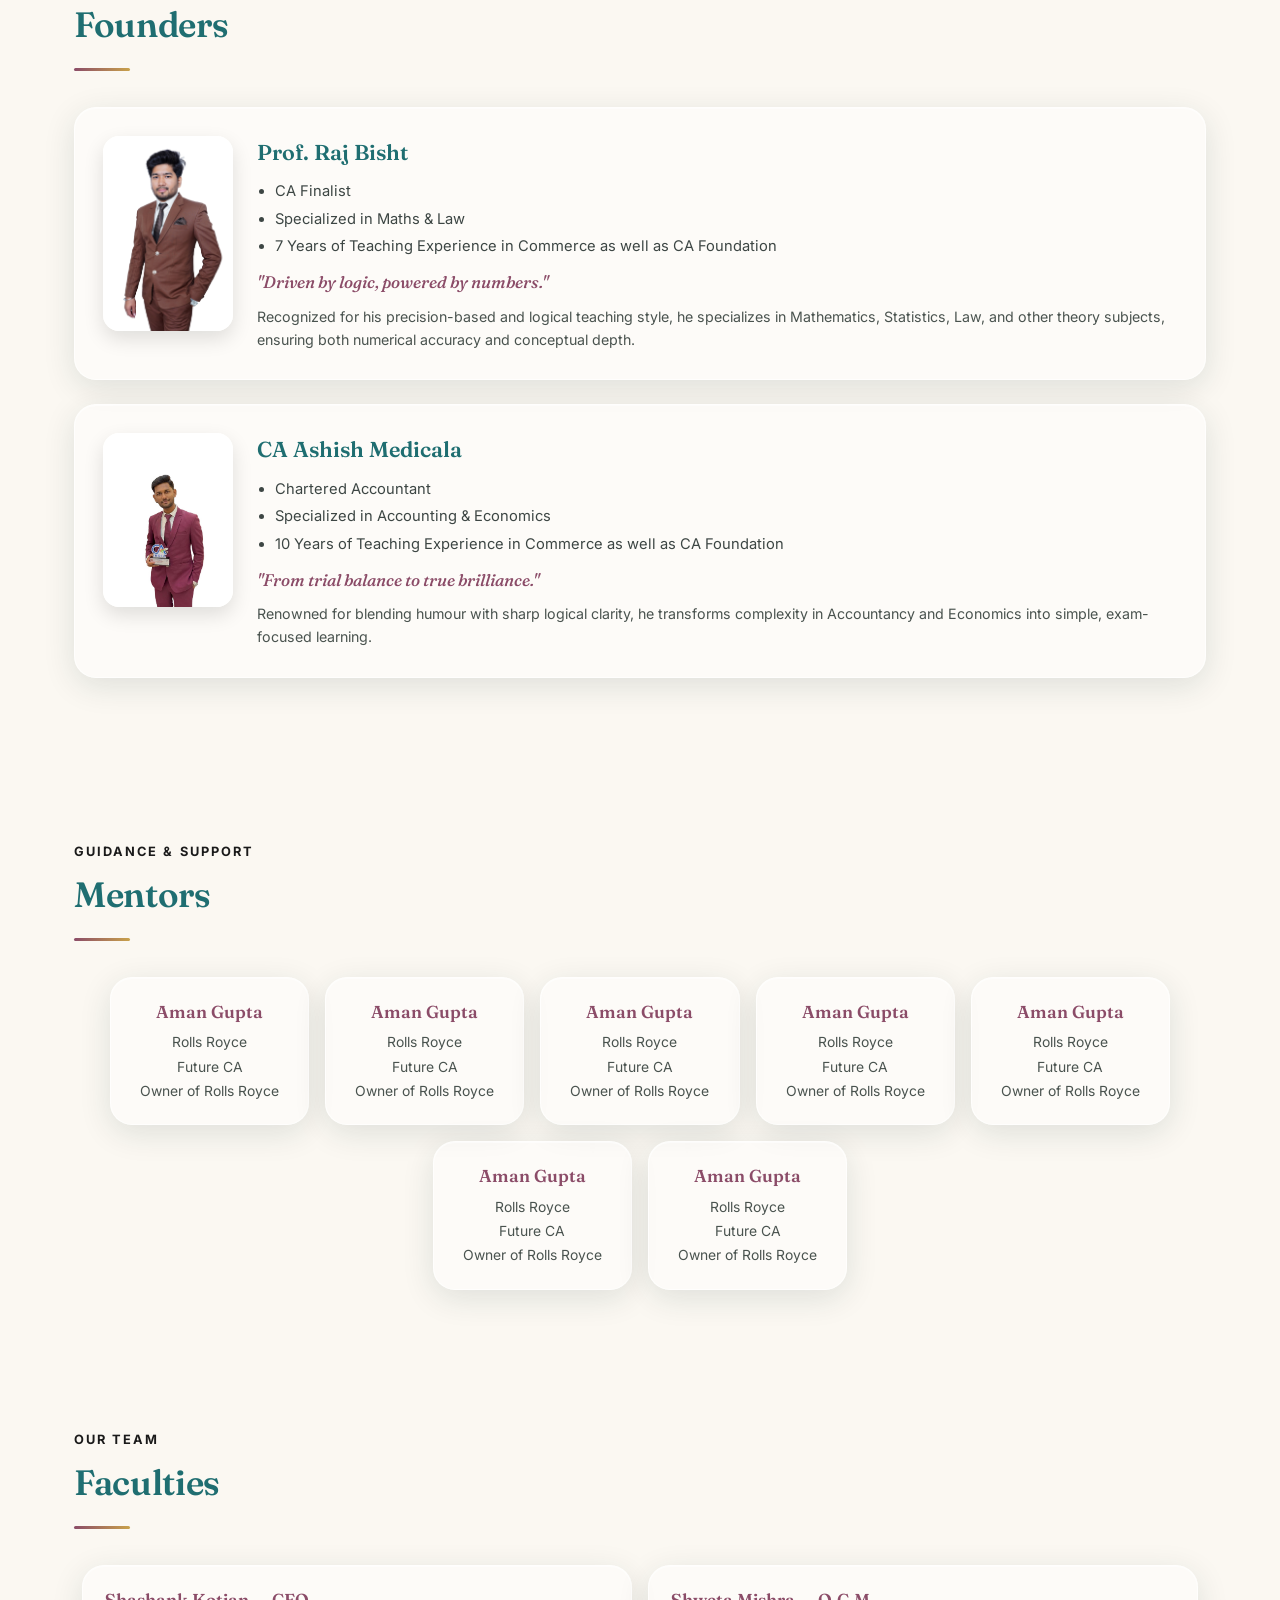
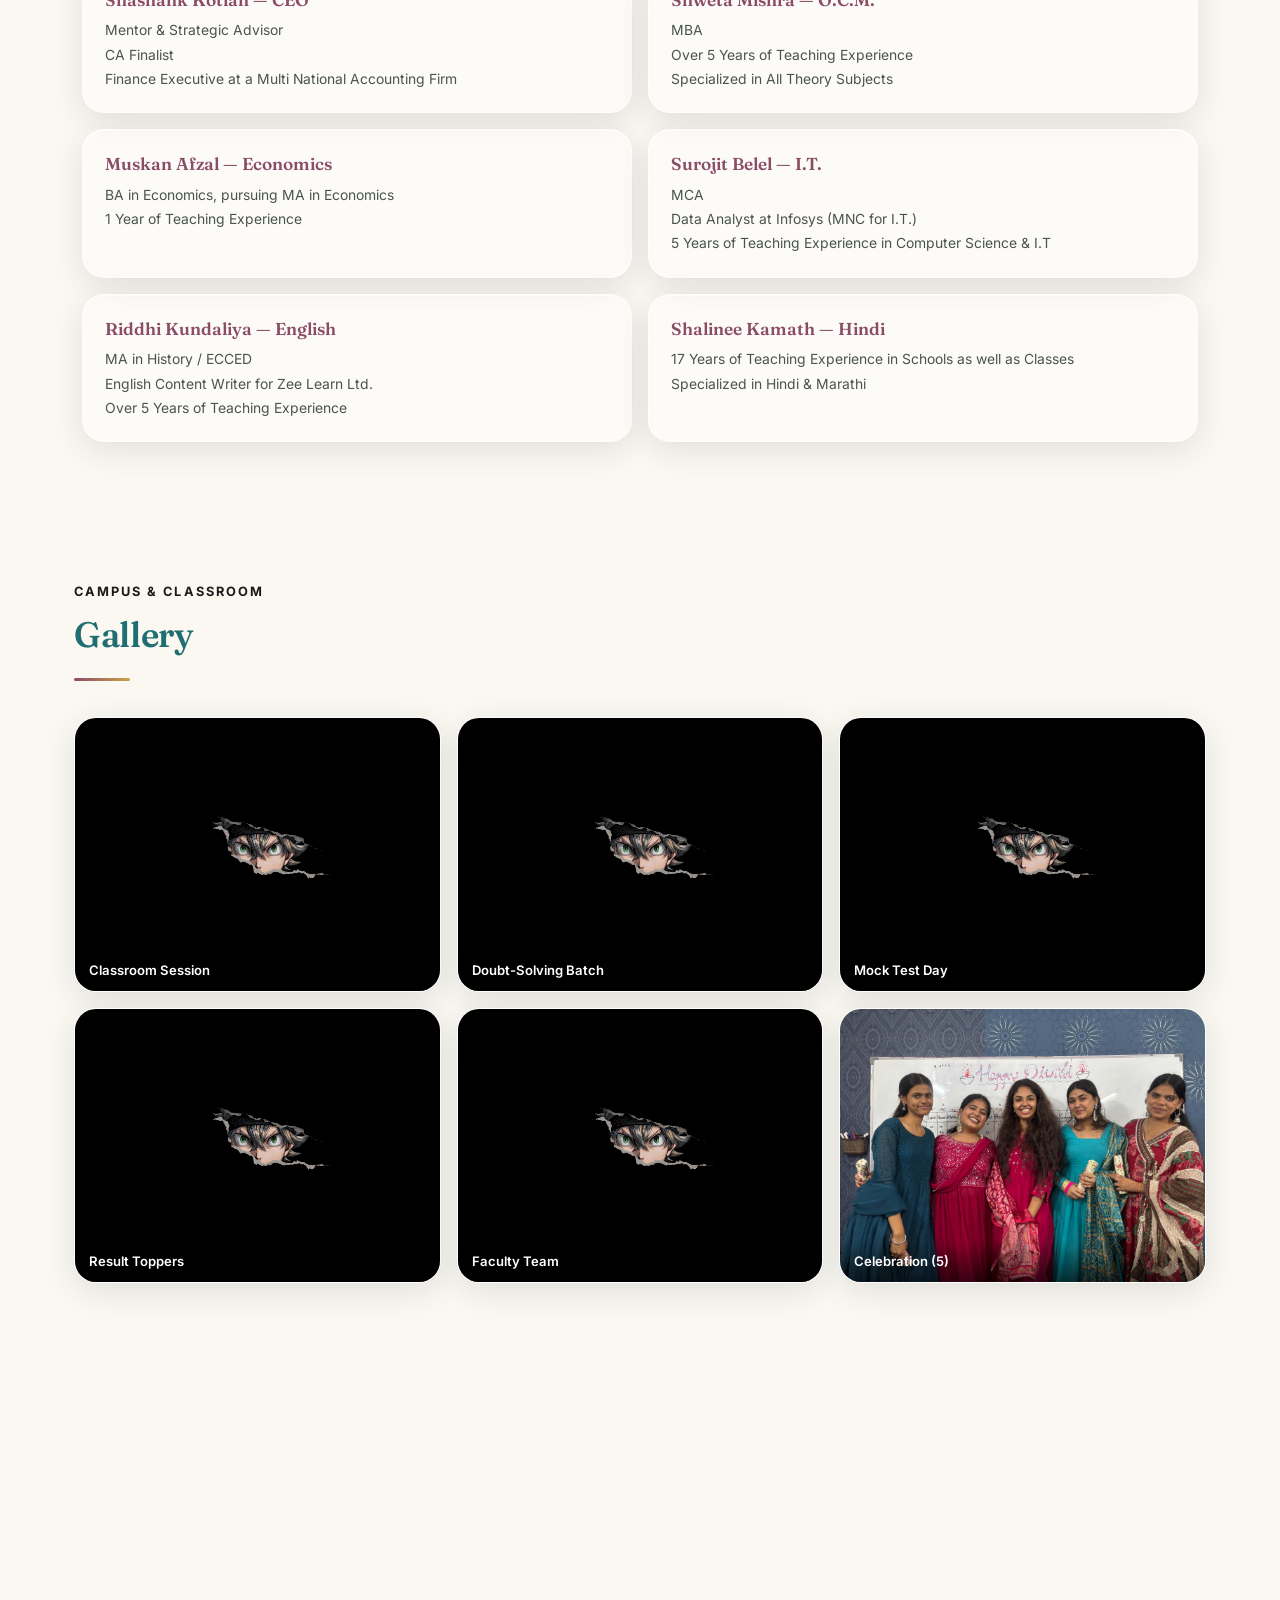
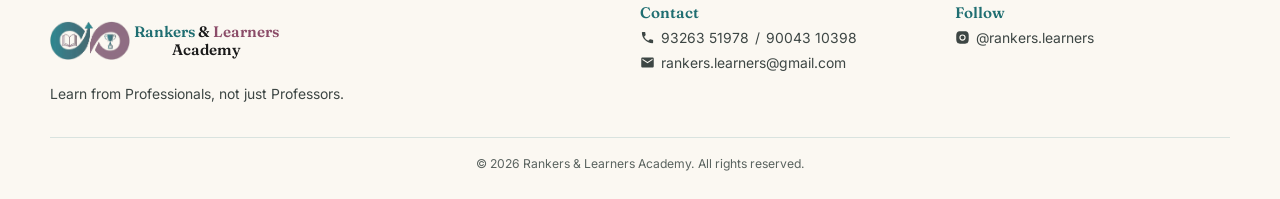
==== commit 61c7fc9b: "Update brand tag line for better readability" ====
--- a/index.html
+++ b/index.html
@@ -22,7 +22,7 @@
       <img src="assets/logo/logo.png" alt="Rankers & Learners Academy logo" class="brand-mark">
       <div>
         <div class="brand-name"><span class="brand-teal">Rankers</span> <span class="brand-black">&amp;</span> <span class="brand-mauve">Learners</span> <span class="brand-black">Academy</span></div>
-        <div class="brand-tag">Learn from Professionals, not Just Professors</div>
+        <div class="brand-tag">Learn from Professionals,<br class="mobile-break"> not just Professors</div>
       </div>
     </div>
     <nav id="mainNav">
--- a/css/style.css
+++ b/css/style.css
@@ -60,12 +60,12 @@
     -webkit-backdrop-filter:blur(18px) saturate(160%);
     border-bottom:1px solid rgba(255,255,255,0.5);
   }
-  .banner-inner{max-width:1180px;margin:0 auto;padding:4px 10px;display:flex;align-items:center;justify-content:space-between;flex-wrap:wrap;gap:12px;}
-  .brand{display:flex;align-items:center;gap:10px;}
+  .banner-inner{max-width:1180px;margin:0 auto;padding:4px 10px;display:flex;align-items:center;justify-content:space-between;flex-wrap:nowrap;gap:6px;}
+  .brand{display:flex;align-items:center;gap:10px;flex-shrink:1;min-width:0;}
   .brand-mark{width:100px;height:100px;object-fit:contain;display:block;}
   .brand-name{font-family:'Fraunces',serif;font-weight:600;font-size:1.22rem;color:var(--teal);}
   .brand-tag{font-size:0.68rem;color:#1a1a1a;letter-spacing:0.08em;text-transform:uppercase;font-weight:600;}
-  nav{display:flex;gap:4px;font-size:0.82rem;flex-wrap:wrap;margin-left:32px;}
+  nav{display:flex;gap:2px;font-size:0.82rem;flex-wrap:nowrap;margin-left:0;}
   nav a{padding:7px 12px;border-radius:100px;font-weight:500;color:#33413f;transition:background .25s ease,color .25s ease;background:rgba(255,255,255,0.28);}
   nav a:hover{background:rgba(255,255,255,0.7);color:var(--teal);}
 
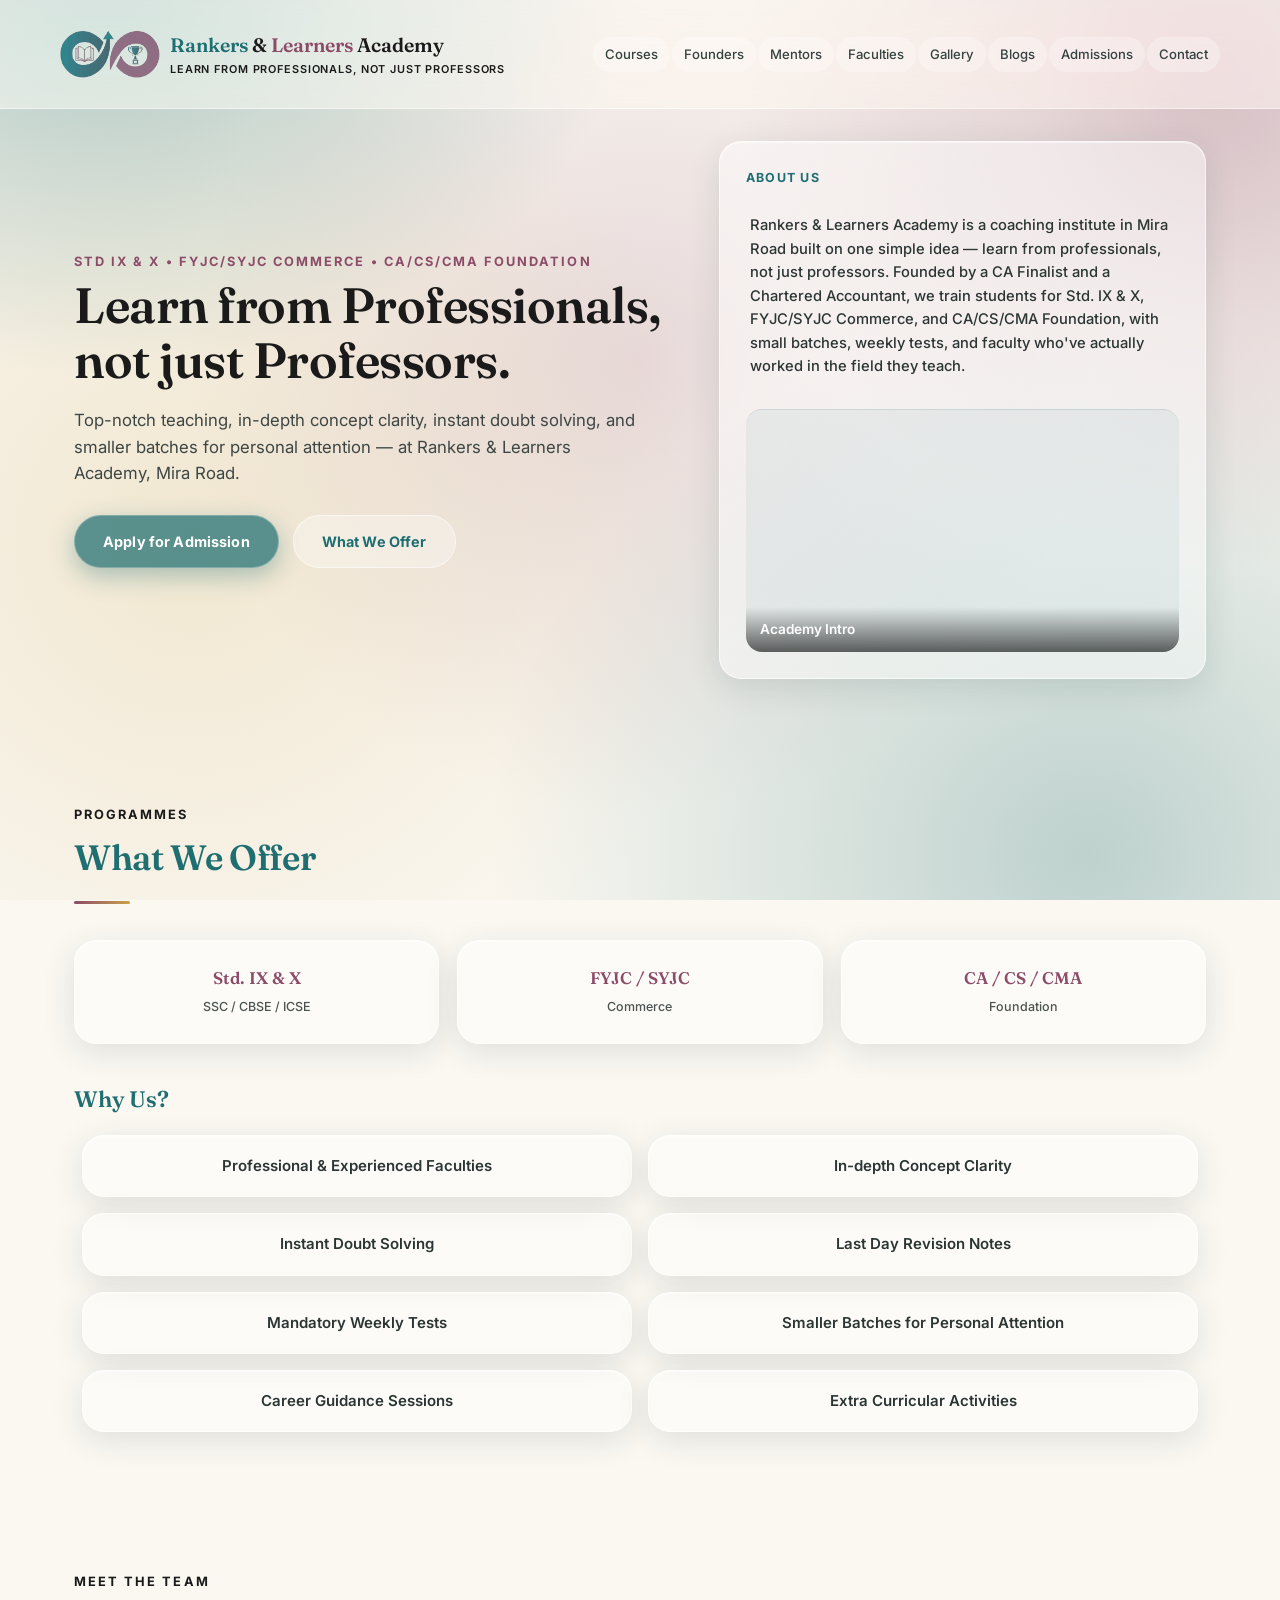
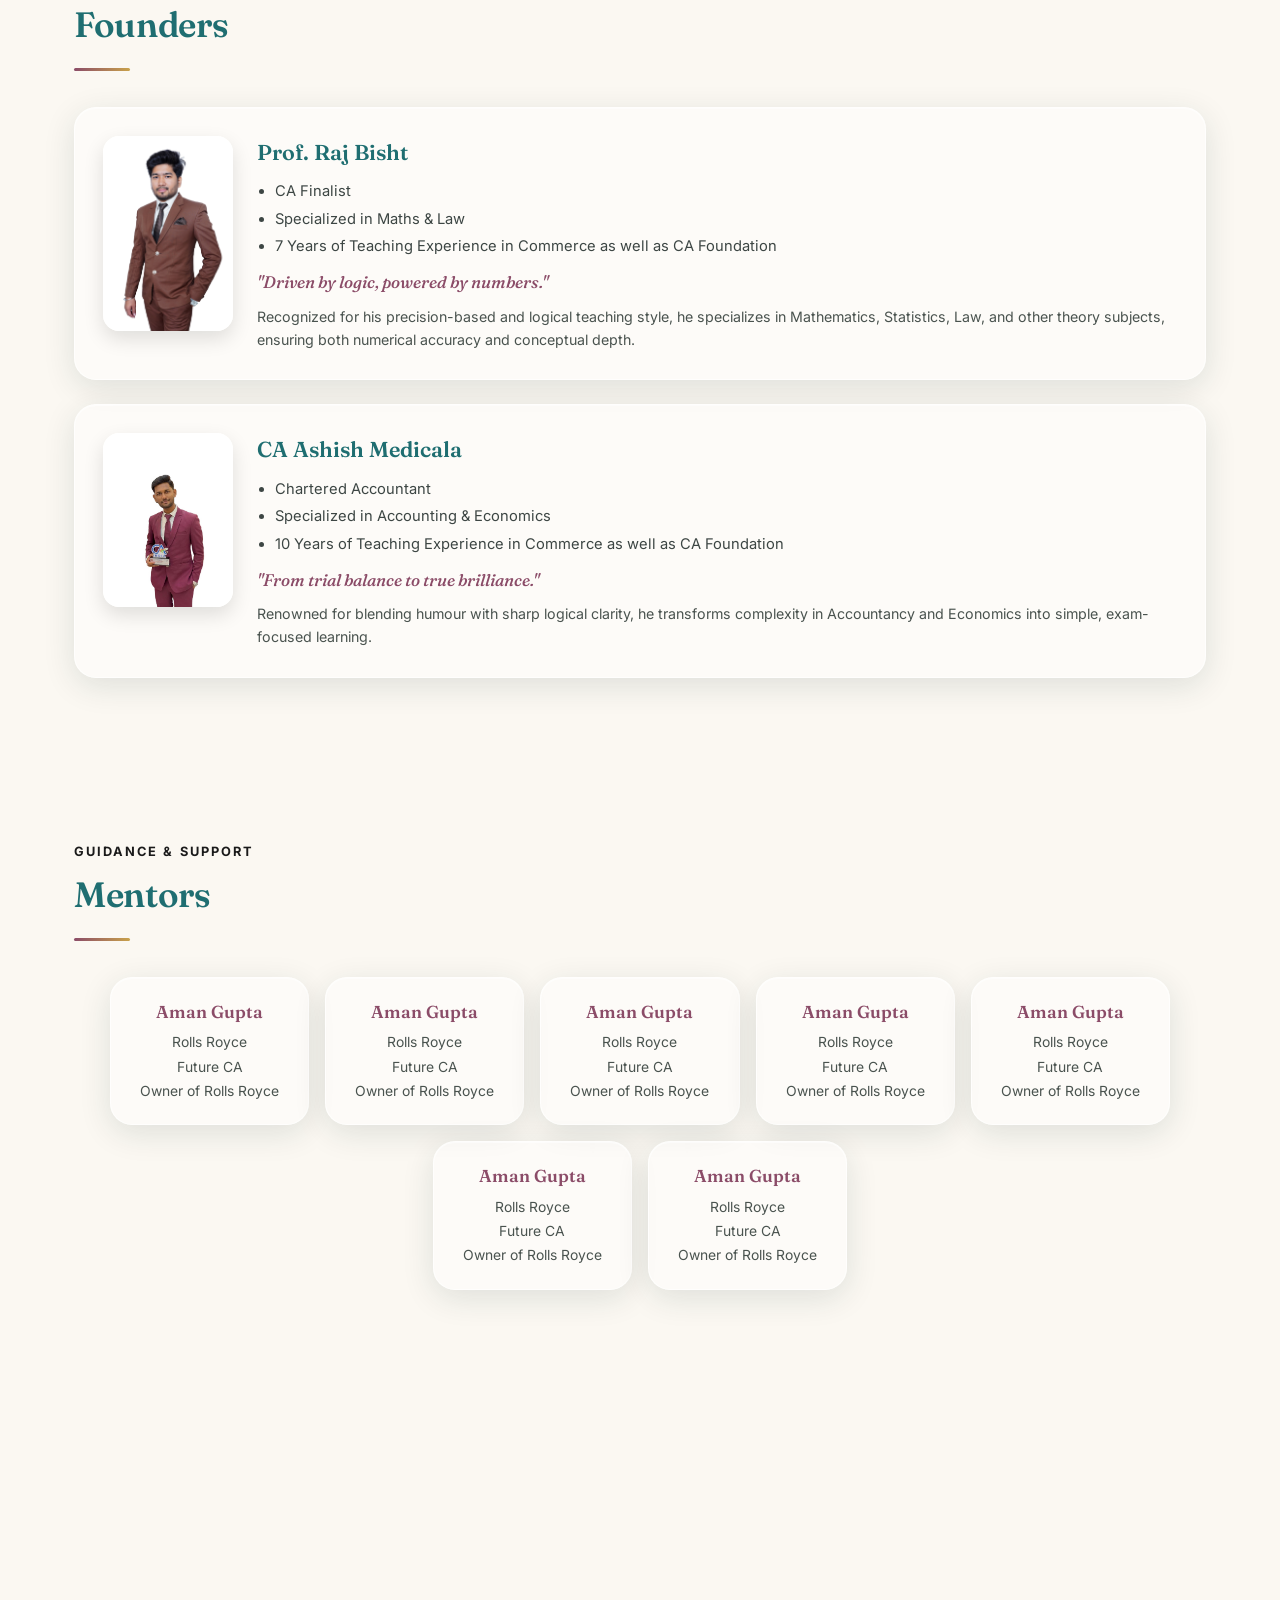
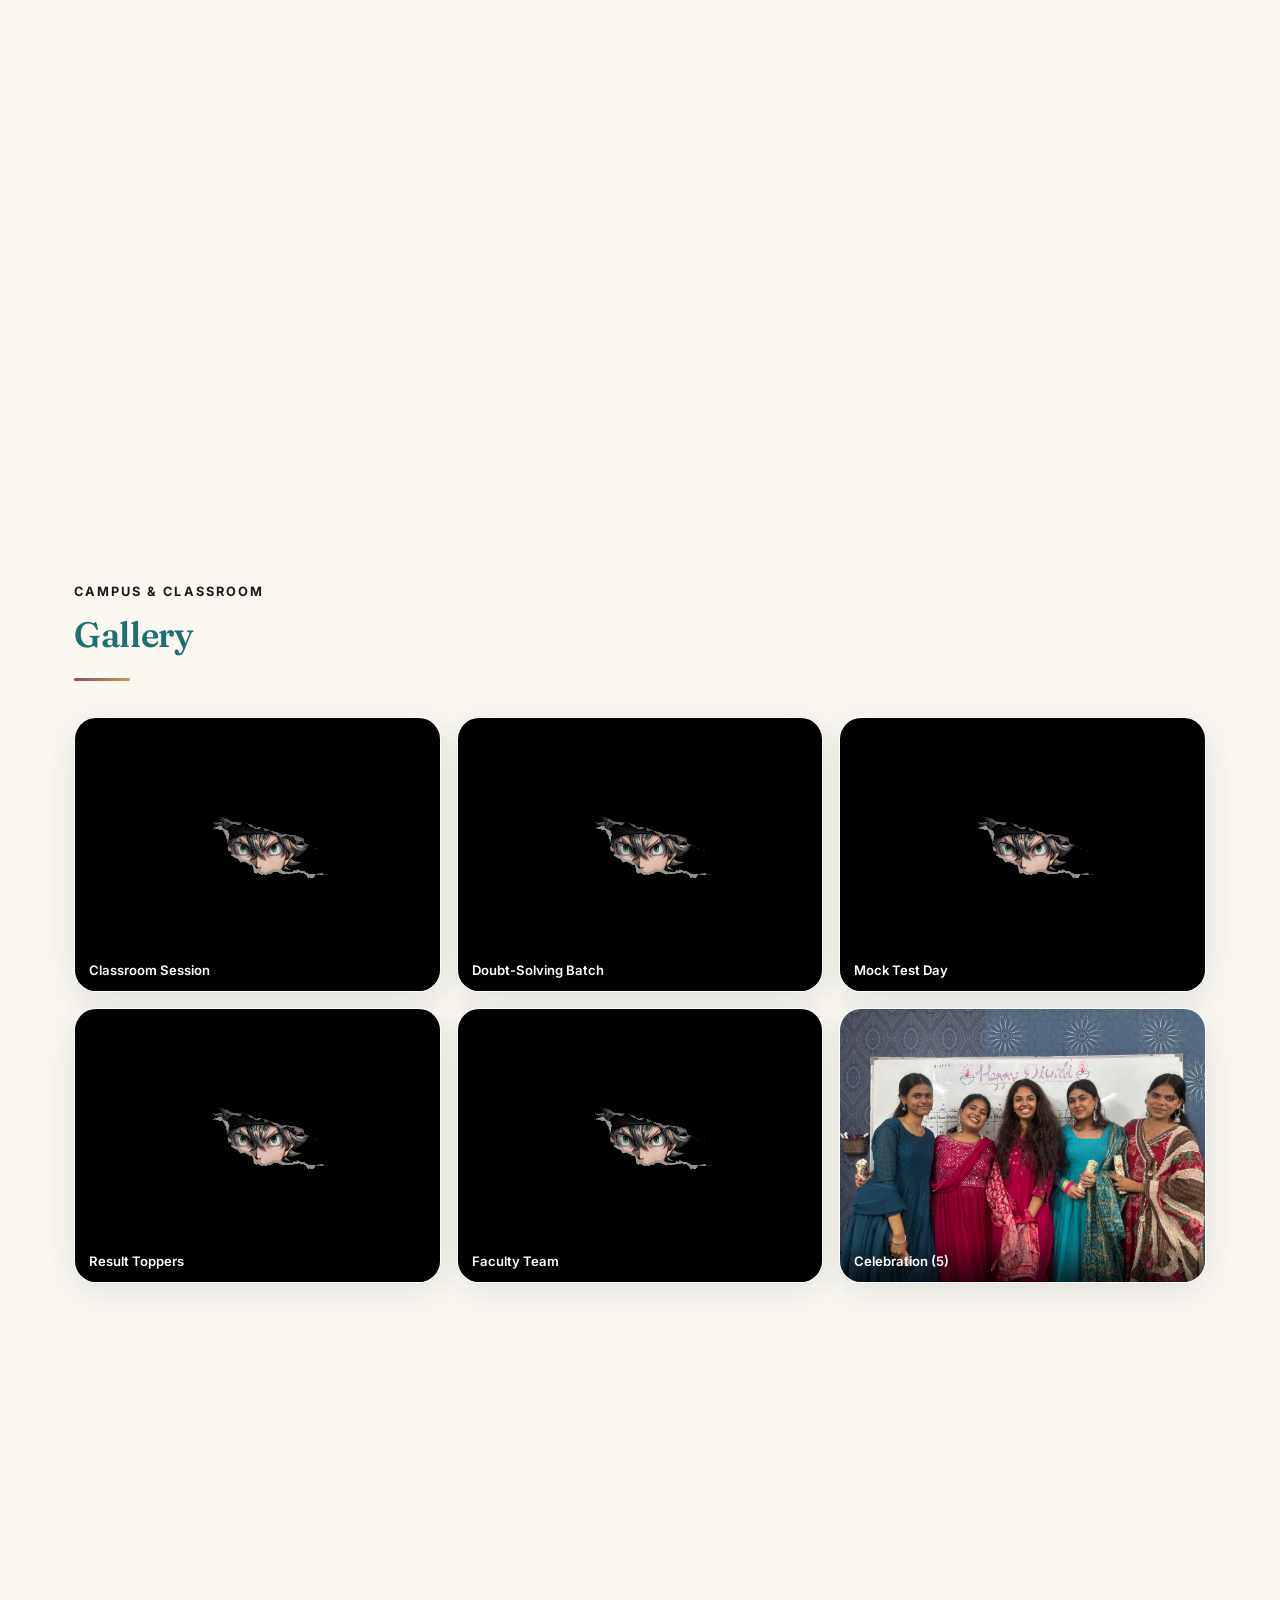
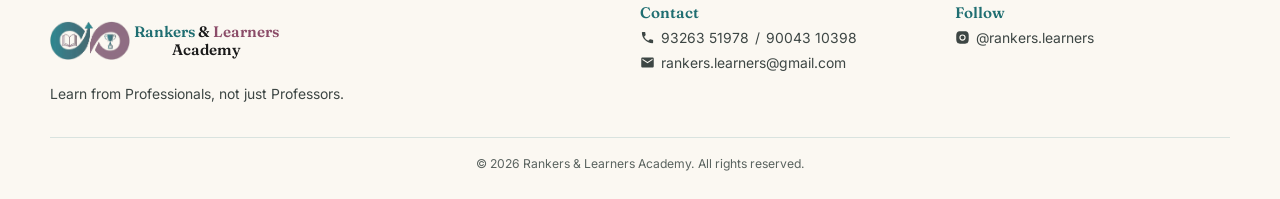
==== commit 037c9a6b: "Update index.html" ====
--- a/index.html
+++ b/index.html
@@ -178,9 +178,6 @@
         <input type="radio" name="branch" value="Salasar Woods" required style="width:17px;height:17px;accent-color:var(--teal);margin:0;"> Salasar Woods
       </label>
       <label style="display:flex;align-items:center;gap:8px;font-family:'Inter',sans-serif;font-size:0.92rem;font-weight:500;text-transform:none;letter-spacing:normal;color:var(--ink);cursor:pointer;">
-        <input type="radio" name="branch" value="Geeta Arcade" required style="width:17px;height:17px;accent-color:var(--teal);margin:0;"> Geeta Arcade
-      </label>
-      <label style="display:flex;align-items:center;gap:8px;font-family:'Inter',sans-serif;font-size:0.92rem;font-weight:500;text-transform:none;letter-spacing:normal;color:var(--ink);cursor:pointer;">
         <input type="radio" name="branch" value="Miragaon" required style="width:17px;height:17px;accent-color:var(--teal);margin:0;"> Miragaon
       </label>
     </div>
--- a/css/style.css
+++ b/css/style.css
@@ -265,14 +265,36 @@
     /* Nav becomes a hamburger dropdown on mobile */
     nav{display:none;}
     nav.nav-open{
-      display:flex;flex-direction:column;gap:4px;
-      position:absolute;top:100%;left:0;right:0;margin-left:0;
-      background:rgba(251,248,242,0.96);backdrop-filter:blur(18px) saturate(160%);
-      -webkit-backdrop-filter:blur(18px) saturate(160%);
-      border-top:1px solid rgba(255,255,255,0.5);
-      padding:12px 16px 18px;box-shadow:0 12px 24px rgba(20,50,52,0.12);
+      position:absolute;
+      top:calc(100% + 8px);
+      left:auto;
+      right:14px;
+      width:min(320px, calc(100vw - 28px));
+      display:grid;
+      grid-template-columns:1fr 1fr;
+      gap:8px;
+      padding:12px;
+      border-radius:22px;
+      background:rgba(251,248,242,0.97);
+      backdrop-filter:blur(22px) saturate(160%);
+      -webkit-backdrop-filter:blur(22px) saturate(160%);
+      border:1px solid rgba(255,255,255,0.70);
+      box-shadow:0 18px 50px rgba(20,50,52,0.20), inset 0 1px 0 rgba(255,255,255,0.55);
+      z-index:100;
     }
-    nav.nav-open a{background:rgba(255,255,255,0.5);text-align:center;}
+    nav.nav-open a{
+      width:auto;
+      text-align:center;
+      padding:11px 8px;
+      border-radius:100px;
+      background:rgba(31,110,113,0.15);
+      border:1px solid rgba(31,110,113,0.16);
+      color:#33413f;
+    }
+    nav.nav-open a:hover{
+      background:rgba(31,110,113,0.18);
+      color:var(--teal);
+    }
     .brand{padding-right:52px;}
     .hamburger-btn{display:flex;position:absolute;top:12px;right:16px;}
   }
@@ -298,3 +320,12 @@
   @media (prefers-reduced-motion: reduce){
     section{opacity:1;transform:none;transition:none;}
   }
+.mobile-break{
+  display:none;
+}
+
+@media (max-width:820px){
+  .mobile-break{
+    display:block;
+  }
+}
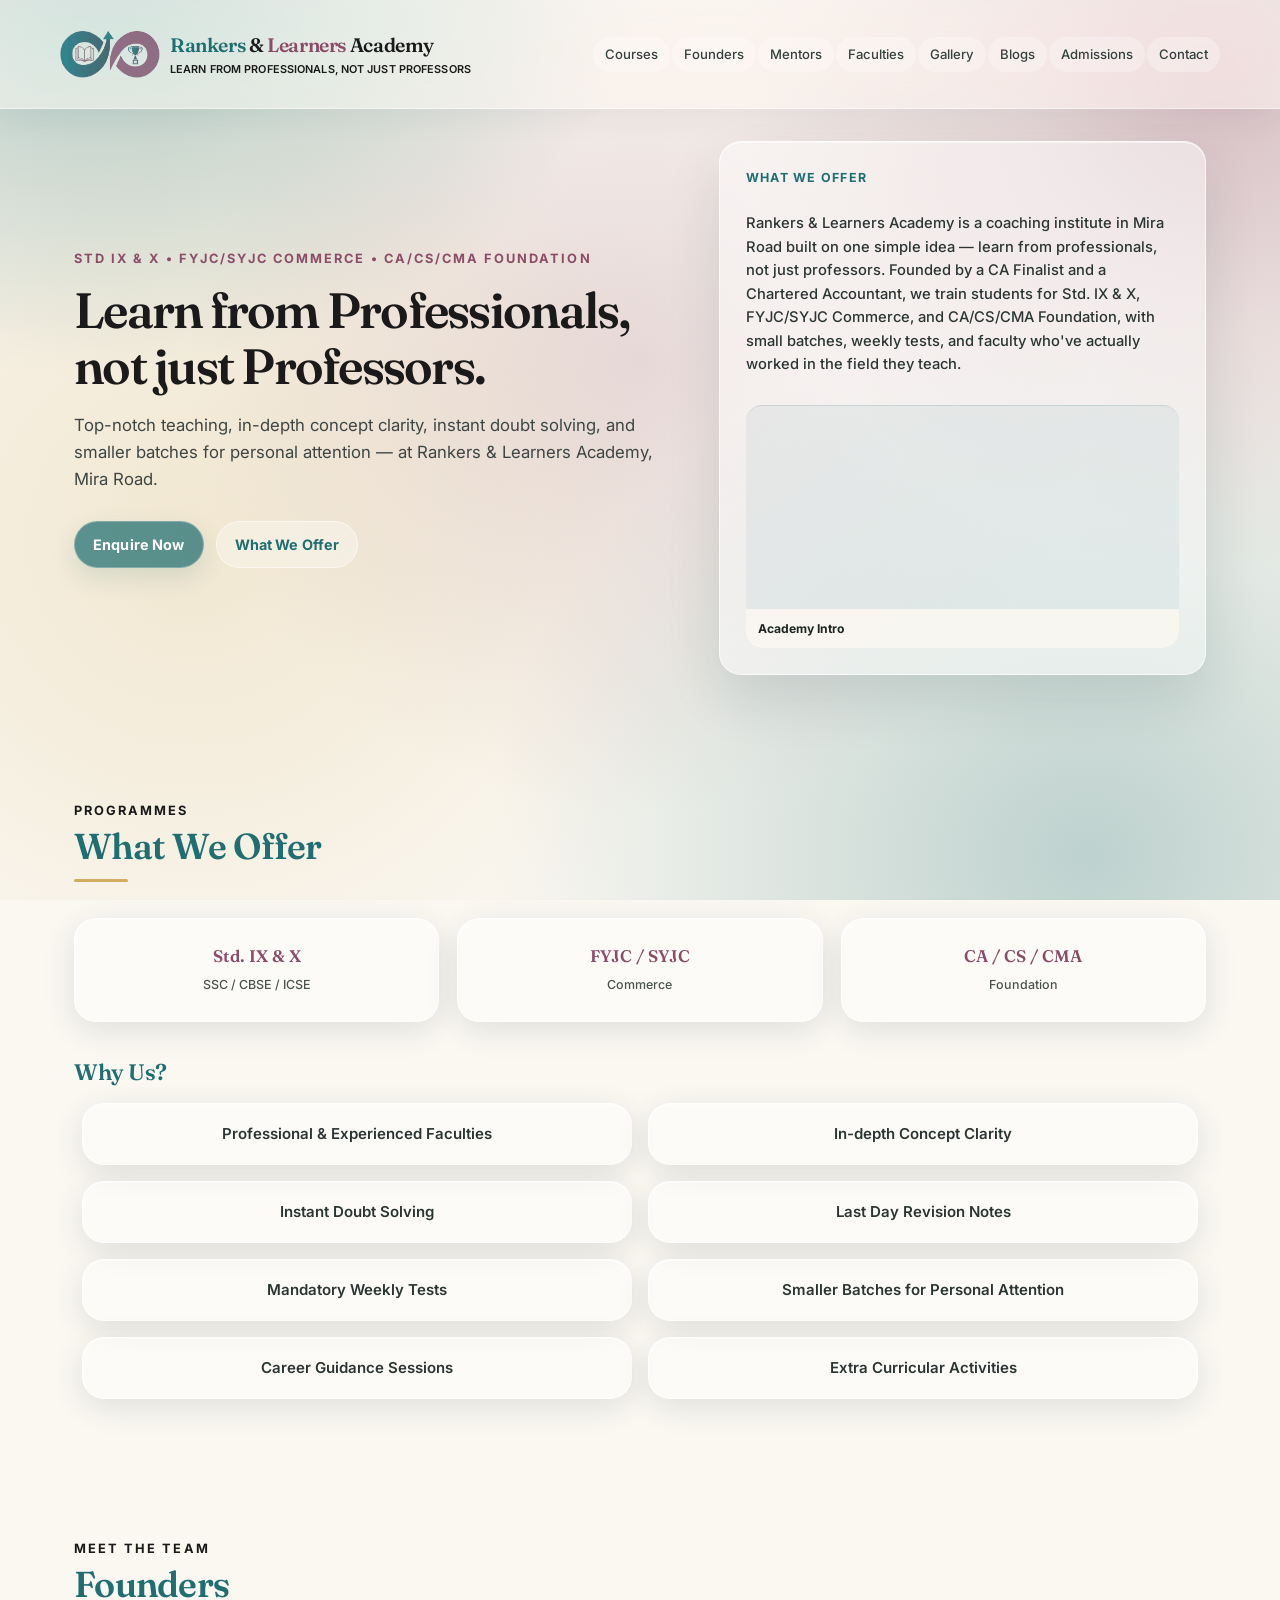
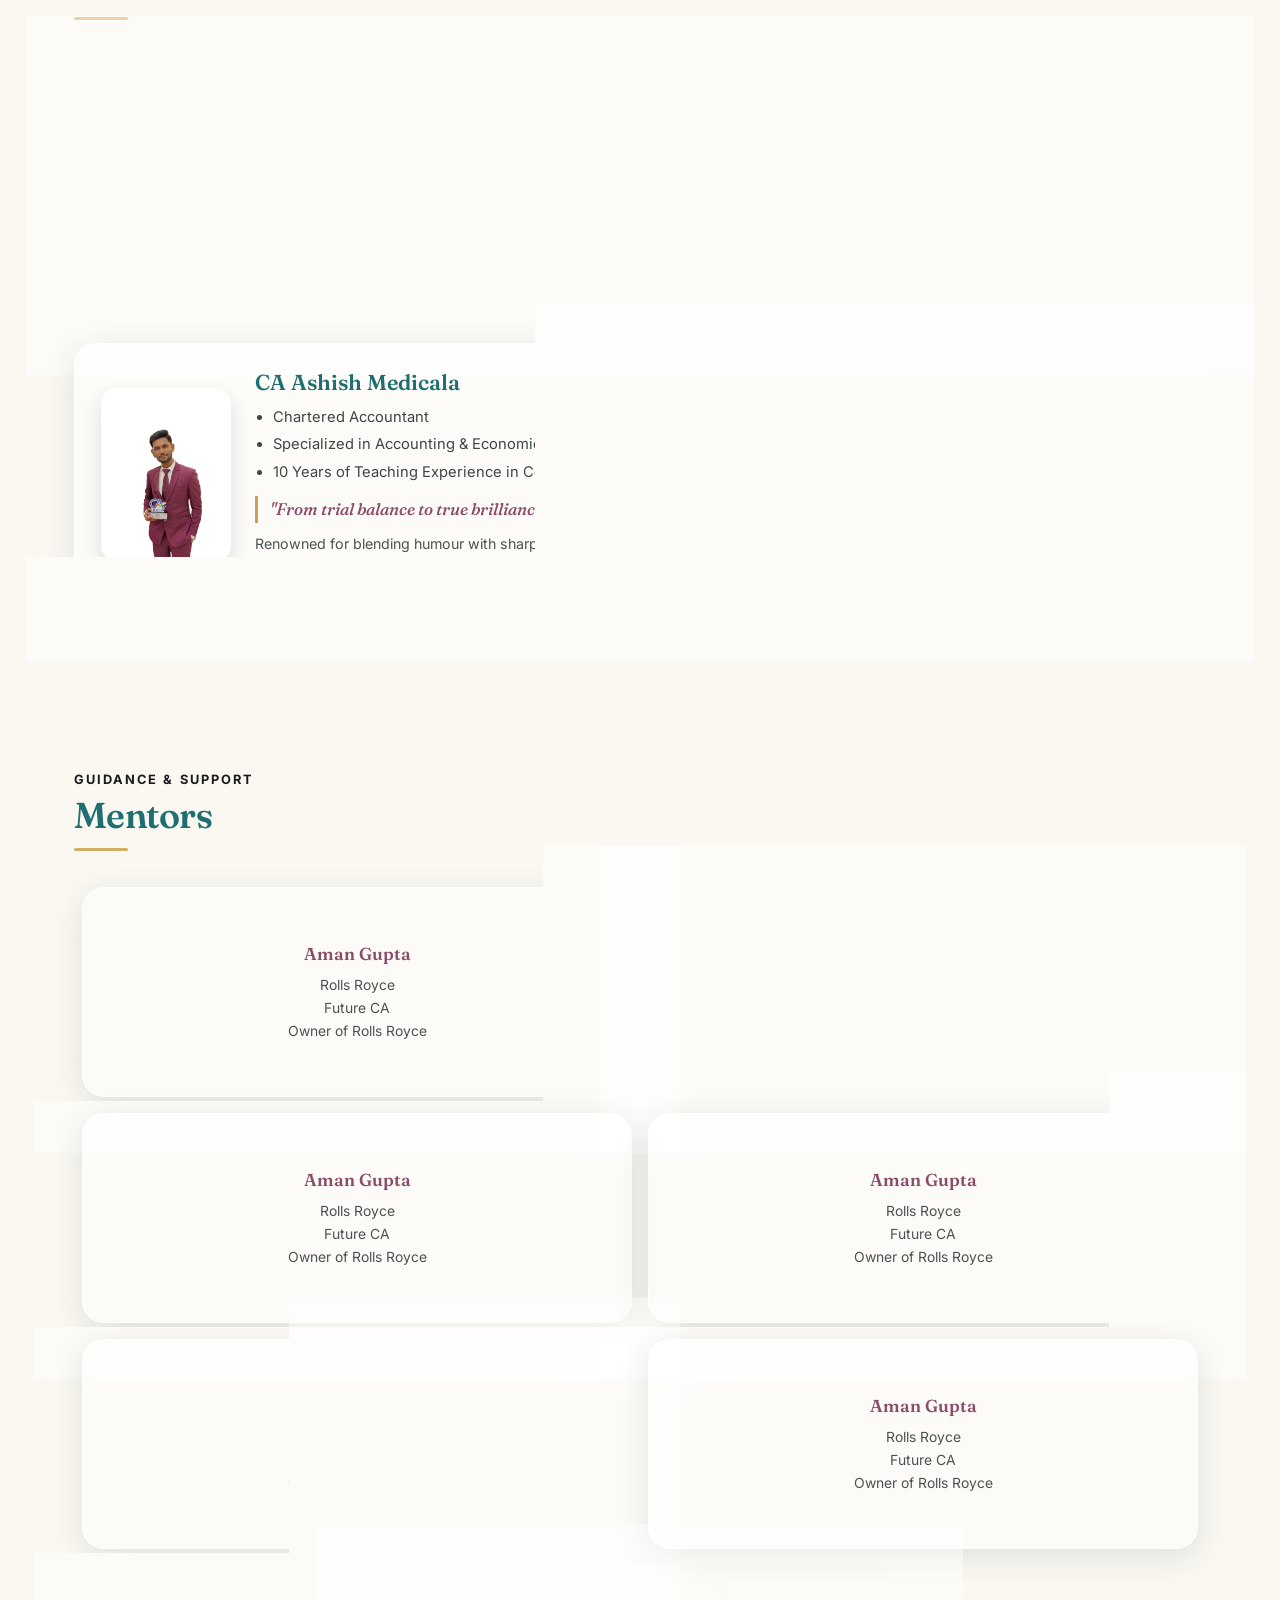
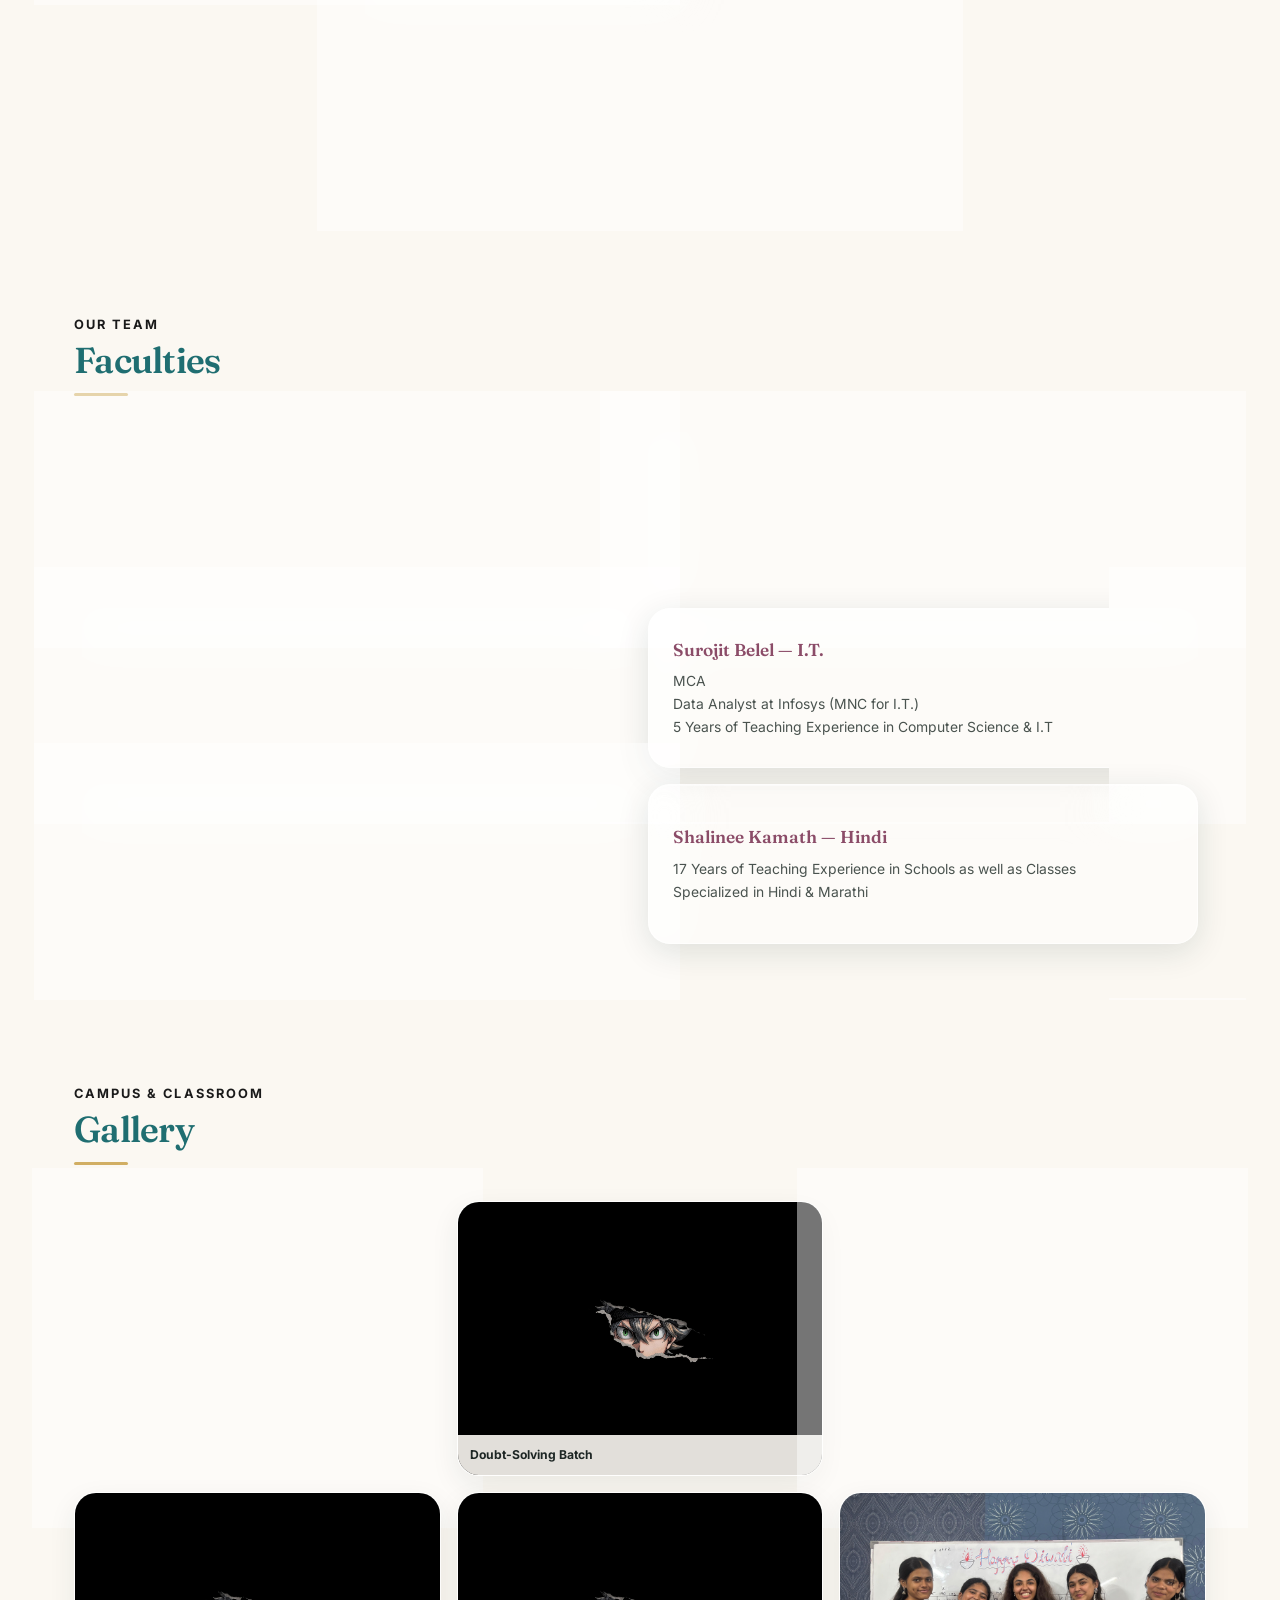
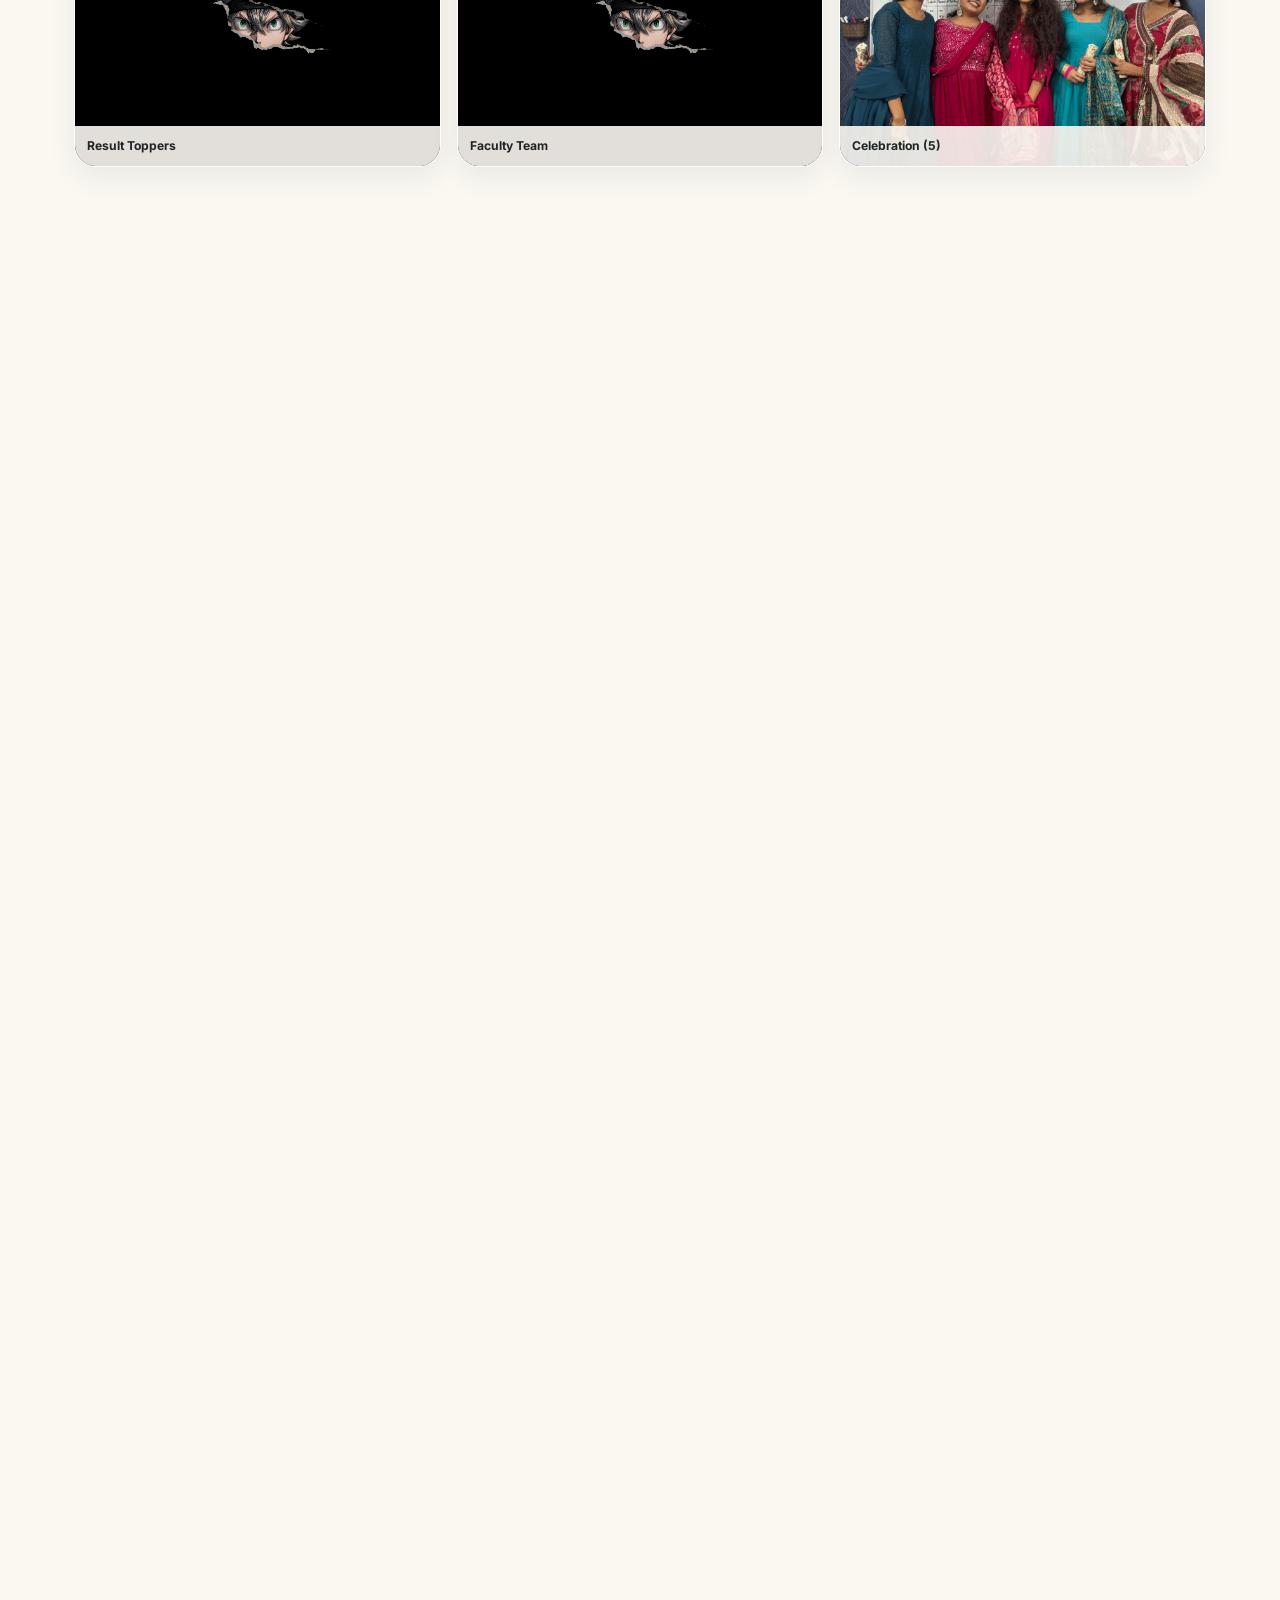
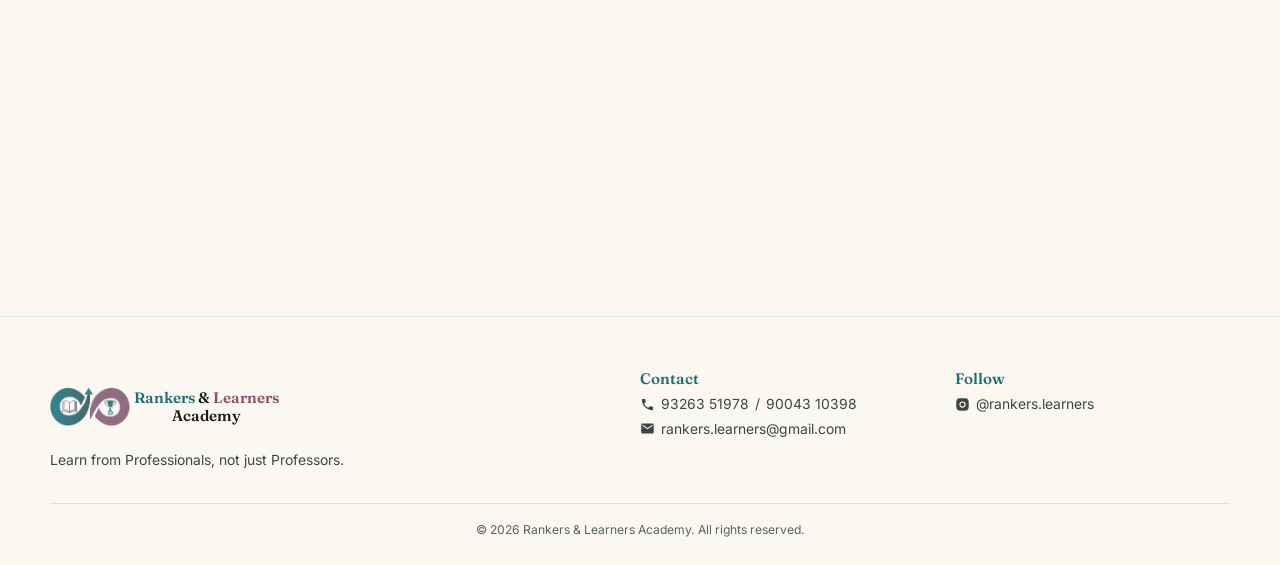
==== commit 1c956cd0: "Enhance accessibility and semantic structure in index.html Updated HTML structure for accessibility " ====
--- a/index.html
+++ b/index.html
@@ -7,9 +7,6 @@
 <link rel="preconnect" href="https://fonts.googleapis.com">
 <link rel="preconnect" href="https://fonts.gstatic.com" crossorigin>
 <link href="https://fonts.googleapis.com/css2?family=Fraunces:opsz,wght@9..144,400;9..144,600;9..144,700&family=Inter:wght@400;500;600;700;800&display=swap" rel="stylesheet">
-<link rel="preconnect" href="https://fonts.googleapis.com">
-<link rel="preconnect" href="https://fonts.gstatic.com" crossorigin>
-<link href="https://fonts.googleapis.com/css2?family=Titillium+Web:ital,wght@0,200;0,300;0,400;0,600;0,700;0,900;1,200;1,300;1,400;1,600;1,700&display=swap" rel="stylesheet">
 <link rel="stylesheet" href="css/style.css">
 </head>
 <body>
@@ -25,7 +22,7 @@
         <div class="brand-tag">Learn from Professionals,<br class="mobile-break"> not just Professors</div>
       </div>
     </div>
-    <nav id="mainNav">
+    <nav id="mainNav" aria-label="Primary navigation">
       <a href="#offer">Courses</a>
       <a href="#founders">Founders</a>
       <a href="#mentors">Mentors</a>
@@ -35,7 +32,7 @@
       <a href="#admissions">Admissions</a>
       <a href="#contact">Contact</a>
     </nav>
-    <button class="hamburger-btn" id="navToggle" aria-label="Open menu" aria-expanded="false">
+    <button type="button" class="hamburger-btn" id="navToggle" aria-label="Open menu" aria-expanded="false" aria-controls="mainNav">
       <span></span><span></span><span></span>
     </button>
   </div>
@@ -47,12 +44,12 @@
     <h1>Learn from Professionals, not just Professors.</h1>
     <p>Top-notch teaching, in-depth concept clarity, instant doubt solving, and smaller batches for personal attention — at Rankers &amp; Learners Academy, Mira Road.</p>
     <div class="ctas">
-      <a href="#admissions" class="btn btn-primary">Apply for Admission</a>
+      <a href="#admissions" class="btn btn-primary">Enquire Now</a>
       <a href="#offer" class="btn btn-ghost">What We Offer</a>
     </div>
   </div>
   <div class="glass hero-card">
-    <div class="card-label">About us</div>
+    <div class="card-label">What We Offer</div>
     <div id="hero-offer-rows"><!-- filled from data/courses.js --></div>
     <div class="hero-carousel" id="hero-carousel"><!-- filled from data/carousel.js --></div>
   </div>
@@ -108,18 +105,18 @@
 </section>
 
 <div id="lightbox-overlay" class="lightbox-overlay" onclick="if(event.target===this) closeLightbox()">
-  <button class="lightbox-close" onclick="closeLightbox()">&times;</button>
-  <button class="lightbox-nav lightbox-prev" onclick="lightboxPrev()">&#8249;</button>
+  <button type="button" class="lightbox-close" aria-label="Close gallery" onclick="closeLightbox()">&times;</button>
+  <button type="button" class="lightbox-nav lightbox-prev" aria-label="Previous image" onclick="lightboxPrev()">&#8249;</button>
   <img id="lightbox-img" class="lightbox-img" src="" alt="">
   <video id="lightbox-video" class="lightbox-img" controls autoplay style="display:none;"></video>
-  <button class="lightbox-nav lightbox-next" onclick="lightboxNext()">&#8250;</button>
+  <button type="button" class="lightbox-nav lightbox-next" aria-label="Next image" onclick="lightboxNext()">&#8250;</button>
   <div id="lightbox-caption" class="lightbox-caption"></div>
   <div id="lightbox-counter" class="lightbox-counter"></div>
 </div>
 
 <div id="blog-modal-overlay" class="blog-modal-overlay" onclick="if(event.target===this) closeBlogModal()">
   <div class="blog-modal-box">
-    <button class="lightbox-close" onclick="closeBlogModal()" style="position:absolute;top:14px;right:18px;">&times;</button>
+    <button type="button" class="lightbox-close blog-close" aria-label="Close blog" onclick="closeBlogModal()">&times;</button>
     <div class="blog-date" id="blog-modal-tag"></div>
     <h3 id="blog-modal-title"></h3>
     <p id="blog-modal-content"></p>
@@ -127,7 +124,7 @@
 </div>
 
 <section id="blog">
-  <div class="section-head" style="display:flex;justify-content:space-between;align-items:flex-end;flex-wrap:wrap;gap:16px;">
+  <div class="section-head blog-section-head">
     <div>
       <div class="eyebrow">From the Desk</div>
       <h2>Blogs &amp; Updates</h2>
@@ -173,12 +170,12 @@
       <div class="form-row full">
   <div>
     <label>Branch</label>
-    <div style="display:flex;gap:28px;flex-wrap:wrap;margin-top:12px;padding:2px 0;">
-      <label style="display:flex;align-items:center;gap:8px;font-family:'Inter',sans-serif;font-size:0.92rem;font-weight:500;text-transform:none;letter-spacing:normal;color:var(--ink);cursor:pointer;">
-        <input type="radio" name="branch" value="Salasar Woods" required style="width:17px;height:17px;accent-color:var(--teal);margin:0;"> Salasar Woods
+    <div class="branch-options">
+      <label class="branch-option">
+        <input type="radio" name="branch" value="Salasar Woods" required> Salasar Woods
       </label>
-      <label style="display:flex;align-items:center;gap:8px;font-family:'Inter',sans-serif;font-size:0.92rem;font-weight:500;text-transform:none;letter-spacing:normal;color:var(--ink);cursor:pointer;">
-        <input type="radio" name="branch" value="Miragaon" required style="width:17px;height:17px;accent-color:var(--teal);margin:0;"> Miragaon
+      <label class="branch-option">
+        <input type="radio" name="branch" value="Miragaon" required> Miragaon
       </label>
     </div>
   </div>
@@ -205,7 +202,7 @@
   <div class="footer-inner">
     <div>
       <h4 style="display:flex;align-items:center;gap:4px;">
-  <img src="assets/logo/logo.png" alt="Logo" style="width:80px;height:80px;object-fit:contain;">
+  <img src="assets/logo/logo.png" alt="Rankers & Learners Academy logo" class="footer-logo">
   <span style="display:flex;flex-direction:column;align-items:center;line-height:1;">
     <span style="white-space:nowrap;"><span class="brand-teal">Rankers</span> <span class="brand-black">&amp;</span> <span class="brand-mauve">Learners</span></span>
     <span class="brand-black" style="margin-top:2px;">Academy</span>
--- a/css/style.css
+++ b/css/style.css
@@ -149,7 +149,7 @@
   .faculty-card p{font-size:0.87rem;color:#4a534f;margin-bottom:2px;}
   
   /* ===== Mentors ===== */
-  .mentor-card{flex:1 1 calc(19% - 16px);max-width:calc(19% - 16px);}
+  .mentor-card{flex:1 1 calc(50% - 16px);max-width:calc(50% - 16px);}
   .mentor-photo{width:100px;height: 100px;border-radius:15%;object-fit:cover;margin-bottom:12px;box-shadow:0 6px 16px rgba(0,0,0,0.12);}
   .mentor-card{display:flex;flex-direction:column;align-items:center;}
 
@@ -329,3 +329,277 @@
     display:block;
   }
 }
+
+
+/* ===== RLA POLISH LAYER — no brand/logo/colour changes ===== */
+section{scroll-margin-top:96px}
+
+/* Better interactive polish without changing the existing palette */
+.btn,.nav-link,.hamburger-btn,.blog-card,.faculty-card,.founder-card,.why-item,.offer-card,.branch-card{transition:transform .22s ease,box-shadow .22s ease,border-color .22s ease,background-color .22s ease}
+.btn-primary{font-weight:700}
+.btn-primary:hover{transform:translateY(-2px)}
+.btn-ghost:hover{transform:translateY(-2px)}
+
+/* Keep section hierarchy cleaner */
+.section-head h2{letter-spacing:-.02em}
+.section-head .rule{margin-top:12px}
+
+/* Improve form usability */
+#admissionForm input,#admissionForm select,#admissionForm textarea{min-height:46px}
+#message{min-height:120px;resize:vertical}
+#admissionForm button[type="submit"]{min-height:48px}
+
+/* Progressive enhancement: sections should remain visible if JS/reveal fails */
+@media (min-width:821px){
+  .hero{align-items:center}
+  .ctas{gap:12px}
+}
+
+@media (max-width:820px){
+  section{scroll-margin-top:82px}
+  .banner-inner{min-height:62px}
+  .brand{min-width:0}
+  .brand > div{min-width:0}
+  .brand-name{line-height:1.15}
+  .brand-tag{line-height:1.25}
+
+  .hamburger-btn{z-index:20;display:flex;align-items:center;justify-content:center}
+  #mainNav.nav-open{z-index:19}
+  #mainNav.nav-open a{min-height:44px;display:flex;align-items:center;justify-content:center;text-align:center}
+
+  .hero{padding-top:28px;padding-bottom:42px;gap:24px}
+  .hero h1{line-height:1.08;margin-bottom:14px}
+  .hero p{line-height:1.65}
+  .ctas{display:flex;flex-direction:column;gap:10px;width:100%}
+  .ctas .btn{width:100%;justify-content:center}
+  .hero-card{padding:20px}
+
+  .section-head{margin-bottom:24px}
+  .offer-grid,.why-grid,.faculty-grid,.blog-grid,.branches-grid{gap:16px}
+  .offer-card,.why-item,.faculty-card,.blog-card,.branch-card,.founder-card{border-radius:20px}
+  .why-item{width:100%}
+
+  #admissionForm{gap:14px}
+  #admissionForm .form-row{gap:14px}
+  #admissionForm input,#admissionForm select,#admissionForm textarea{font-size:16px}
+
+  footer{margin-top:24px}
+}
+
+@media (max-width:420px){
+  .banner{padding-left:12px;padding-right:12px}
+  .brand-mark{width:46px;height:46px}
+  .brand-name{font-size:1rem}
+  .brand-tag{font-size:.6rem}
+  .hamburger-btn{right:12px}
+  #mainNav.nav-open{right:12px;width:calc(100vw - 24px)}
+  .hero{padding-left:16px;padding-right:16px}
+  .hero-card{padding:18px}
+}
+
+/* =========================================================
+   RLA SECOND-PASS POLISH
+   Brand/logo/tagline and existing colour palette intentionally preserved.
+   ========================================================= */
+
+/* Cleaner global rhythm */
+section{position:relative}
+.section-head{position:relative;max-width:760px}
+.section-head h2{font-size:clamp(1.65rem,3vw,2.25rem);line-height:1.12}
+.section-head .rule{width:54px;height:3px;border-radius:99px;background:var(--gold);opacity:.85}
+.section-head-sub{margin-top:42px;margin-bottom:20px}
+.section-head-sub .eyebrow{margin-bottom:4px}
+.blog-section-head{display:flex;justify-content:space-between;align-items:flex-end;flex-wrap:wrap;gap:16px;max-width:none}
+
+/* Header: premium but restrained */
+.banner{box-shadow:0 8px 30px rgba(20,50,52,.06)}
+.brand{min-width:0}
+.brand-name{letter-spacing:-.02em}
+.brand-tag{letter-spacing:.01em}
+nav a{white-space:nowrap}
+.hamburger-btn{border:1px solid rgba(31,110,113,.18)}
+
+/* Hero hierarchy */
+.hero>div:first-child{max-width:680px}
+.hero-eyebrow{margin-bottom:14px}
+.hero h1{max-width:680px;letter-spacing:-.035em}
+.hero p{max-width:650px}
+.ctas{align-items:center}
+.btn{min-height:46px;padding:11px 18px}
+.btn-primary{box-shadow:0 10px 24px rgba(31,110,113,.14)}
+.hero-card{box-shadow:0 22px 55px rgba(20,50,52,.12),inset 0 1px 0 rgba(255,255,255,.6)}
+.card-label{letter-spacing:.06em}
+.offer-row{padding:10px 0;border-bottom:1px solid rgba(31,110,113,.11)}
+.offer-row:last-child{border-bottom:0}
+
+/* Programme cards */
+.offer-tile{padding:22px;min-height:132px;display:flex;flex-direction:column;justify-content:center}
+.offer-tile:hover{transform:translateY(-4px);box-shadow:0 16px 34px rgba(20,50,52,.12)}
+
+/* Why Us: convert plain text blocks into a stronger information hierarchy */
+.why-grid{align-items:stretch}
+.why-item{padding:22px;display:flex;gap:14px;align-items:flex-start;min-height:118px}
+
+/* Founders */
+.founder-card{padding:26px;gap:24px;align-items:center}
+.founder-card h3{font-size:1.35rem;line-height:1.2}
+.founder-card ul{margin-top:10px;margin-bottom:12px}
+.founder-quote{border-left:3px solid var(--gold);padding-left:12px}
+
+/* Faculty / mentors */
+.faculty-card{padding:24px;min-height:160px;display:flex;flex-direction:column;justify-content:center}
+.faculty-card .fname{font-size:1.08rem;margin-bottom:8px}
+.faculty-card p{line-height:1.5}
+.mentor-card{min-height:210px;align-items:center;text-align:center}
+.mentor-card .mentor-photo{margin-bottom:10px}
+
+/* Gallery */
+.gallery-item{border:1px solid var(--glass-border);background:var(--glass);box-shadow:0 10px 28px rgba(20,50,52,.08)}
+.gallery-item:focus-visible{outline:2px solid var(--mauve);outline-offset:3px}
+.gallery-tag{padding:10px 12px;background:rgba(251,248,242,.9);color:var(--ink);font-size:.76rem;font-weight:700}
+
+/* Blog */
+.blog-card{min-height:205px;display:flex;flex-direction:column}
+.blog-card h3{line-height:1.3}
+.blog-card p{line-height:1.55}
+.blog-card .read{margin-top:auto;padding:0;border:0;background:none;cursor:pointer;text-align:left;font:inherit;font-size:.82rem;color:var(--mauve);font-weight:700}
+.blog-card .read:hover{text-decoration:underline;text-underline-offset:3px}
+
+/* Form */
+.form-wrap{box-shadow:0 18px 50px rgba(20,50,52,.09)}
+#admissionForm{display:flex;flex-direction:column;gap:0}
+#admissionForm .form-row{margin-bottom:18px}
+#admissionForm input,#admissionForm select,#admissionForm textarea{transition:border-color .2s ease,box-shadow .2s ease,background .2s ease}
+#admissionForm input:focus,#admissionForm select:focus,#admissionForm textarea:focus{box-shadow:0 0 0 3px rgba(31,110,113,.08)}
+.branch-options{display:flex;gap:24px;flex-wrap:wrap;margin-top:10px;padding:2px 0}
+.branch-option{display:flex;align-items:center;gap:8px!important;font-family:'Inter',sans-serif!important;font-size:.92rem!important;font-weight:500!important;text-transform:none!important;letter-spacing:normal!important;color:var(--ink)!important;cursor:pointer;margin:0!important}
+.branch-option input{width:17px!important;height:17px!important;min-height:17px!important;margin:0!important;padding:0!important;accent-color:var(--teal)}
+
+/* Branches */
+.branch-card{padding:24px;min-height:190px;display:flex;flex-direction:column}
+.branch-card:first-child{border-color:rgba(31,110,113,.3);box-shadow:0 14px 34px rgba(31,110,113,.09)}
+.branch-card h4{line-height:1.3}
+.branch-card p{line-height:1.55}
+.map-btn{margin-top:auto;align-self:flex-start}
+.map-btn:hover{transform:translateY(-2px)}
+
+/* Footer */
+.footer-logo{width:80px;height:80px;object-fit:contain}
+.footer-inner{align-items:start}
+footer{border-top:1px solid rgba(31,110,113,.08)}
+
+/* Lightbox / modal refinement */
+.lightbox-close,.lightbox-nav{transition:background .2s ease,transform .2s ease}
+.lightbox-close:hover{background:rgba(255,255,255,.08);border-radius:10px}
+.lightbox-nav:hover{transform:translateY(-50%) scale(1.04)}
+.blog-close{top:14px!important;right:18px!important}
+
+/* Reduced-motion: don't force animated transforms */
+@media (prefers-reduced-motion: reduce){
+  .btn,.offer-tile,.blog-card,.gallery-item,.map-btn,.lightbox-close,.lightbox-nav{transition:none!important}
+}
+
+@media (max-width:820px){
+  section{scroll-margin-top:82px}
+  .section-head-sub{margin-top:30px}
+  .blog-section-head{align-items:flex-start}
+  .blog-section-head>.btn{width:auto}
+  .hero>div:first-child{max-width:none}
+  .hero h1{letter-spacing:-.025em}
+  .hero-card{box-shadow:0 14px 34px rgba(20,50,52,.1)}
+  .offer-tile{min-height:112px}
+  .why-item{min-height:0;padding:19px}
+  .founder-card{padding:22px;gap:18px;align-items:start}
+  .founder-photo{margin:0 auto}
+  .faculty-card{min-height:0;padding:21px}
+  .mentor-card{min-height:0}
+  .gallery-item{border-radius:18px}
+  .form-wrap{padding:24px 20px}
+  .branch-card{min-height:0;padding:21px}
+  .footer-inner{gap:28px}
+}
+
+@media (max-width:520px){
+  .section-head h2{font-size:1.7rem}
+  .section-head-sub{margin-top:26px}
+  .blog-section-head>.btn{width:100%;justify-content:center}
+  .ctas .btn{min-height:48px}
+  .why-item{gap:11px}
+  .branch-options{gap:12px;flex-direction:column}
+  .footer-logo{width:64px;height:64px}
+}
+
+
+/* ===== USER REQUESTED CORRECTIONS ===== */
+/* 1) Keep mobile CTAs compact like the original layout. */
+@media (max-width:820px){
+  .ctas{flex-direction:row;width:auto;gap:14px;flex-wrap:wrap;}
+  .ctas .btn{width:auto;justify-content:flex-start;}
+}
+
+/* 2) Desktop Programme cards restored to the original appearance.
+   Mobile keeps the newer compact presentation. */
+@media (min-width:821px){
+  .offer-tile{
+    padding:24px 20px;
+    min-height:0;
+    display:block;
+    text-align:center;
+    font-family:'Fraunces',serif;
+    font-weight:600;
+    font-size:1.05rem;
+    color:var(--mauve);
+  }
+  .offer-tile:hover{transform:none;}
+}
+
+/* 3) Why Us restored to the original simple two-column card treatment. */
+.why-grid{display:flex;flex-wrap:wrap;justify-content:center;gap:16px;}
+.why-item{
+  padding:18px 20px;
+  font-size:.94rem;
+  font-weight:600;
+  color:#2b3634;
+  text-align:center;
+  flex:1 1 calc(50% - 16px);
+  max-width:calc(50% - 16px);
+  box-sizing:border-box;
+  min-height:0;
+  display:block;
+}
+.why-item::before{content:"";}
+@media (max-width:820px){
+  .why-item{width:auto;min-height:0;padding:18px 20px;}
+}
+
+/* 4) Use the same light caption treatment as Gallery for the intro carousel. */
+.carousel-caption{
+  background:rgba(251,248,242,.92);
+  color:var(--ink);
+  border-top:1px solid rgba(255,255,255,.7);
+}
+
+/* 5) Center the lightbox arrow glyphs inside their circular buttons. */
+.lightbox-nav{
+  display:flex;
+  align-items:center;
+  justify-content:center;
+  padding:0;
+  line-height:1;
+}
+/* Academy Intro caption: match Gallery's caption treatment and keep it
+   over the image instead of creating a separate white area behind the card. */
+.hero-carousel .carousel-slide{overflow:hidden;border-radius:16px;}
+.hero-carousel .carousel-caption{
+  position:absolute;
+  left:0; right:0; bottom:0;
+  z-index:2;
+  box-sizing:border-box;
+  padding:10px 12px;
+  background:rgba(251,248,242,.90);
+  color:var(--ink);
+  border:0;
+  font-size:.76rem;
+  font-weight:700;
+  text-align:left;
+}
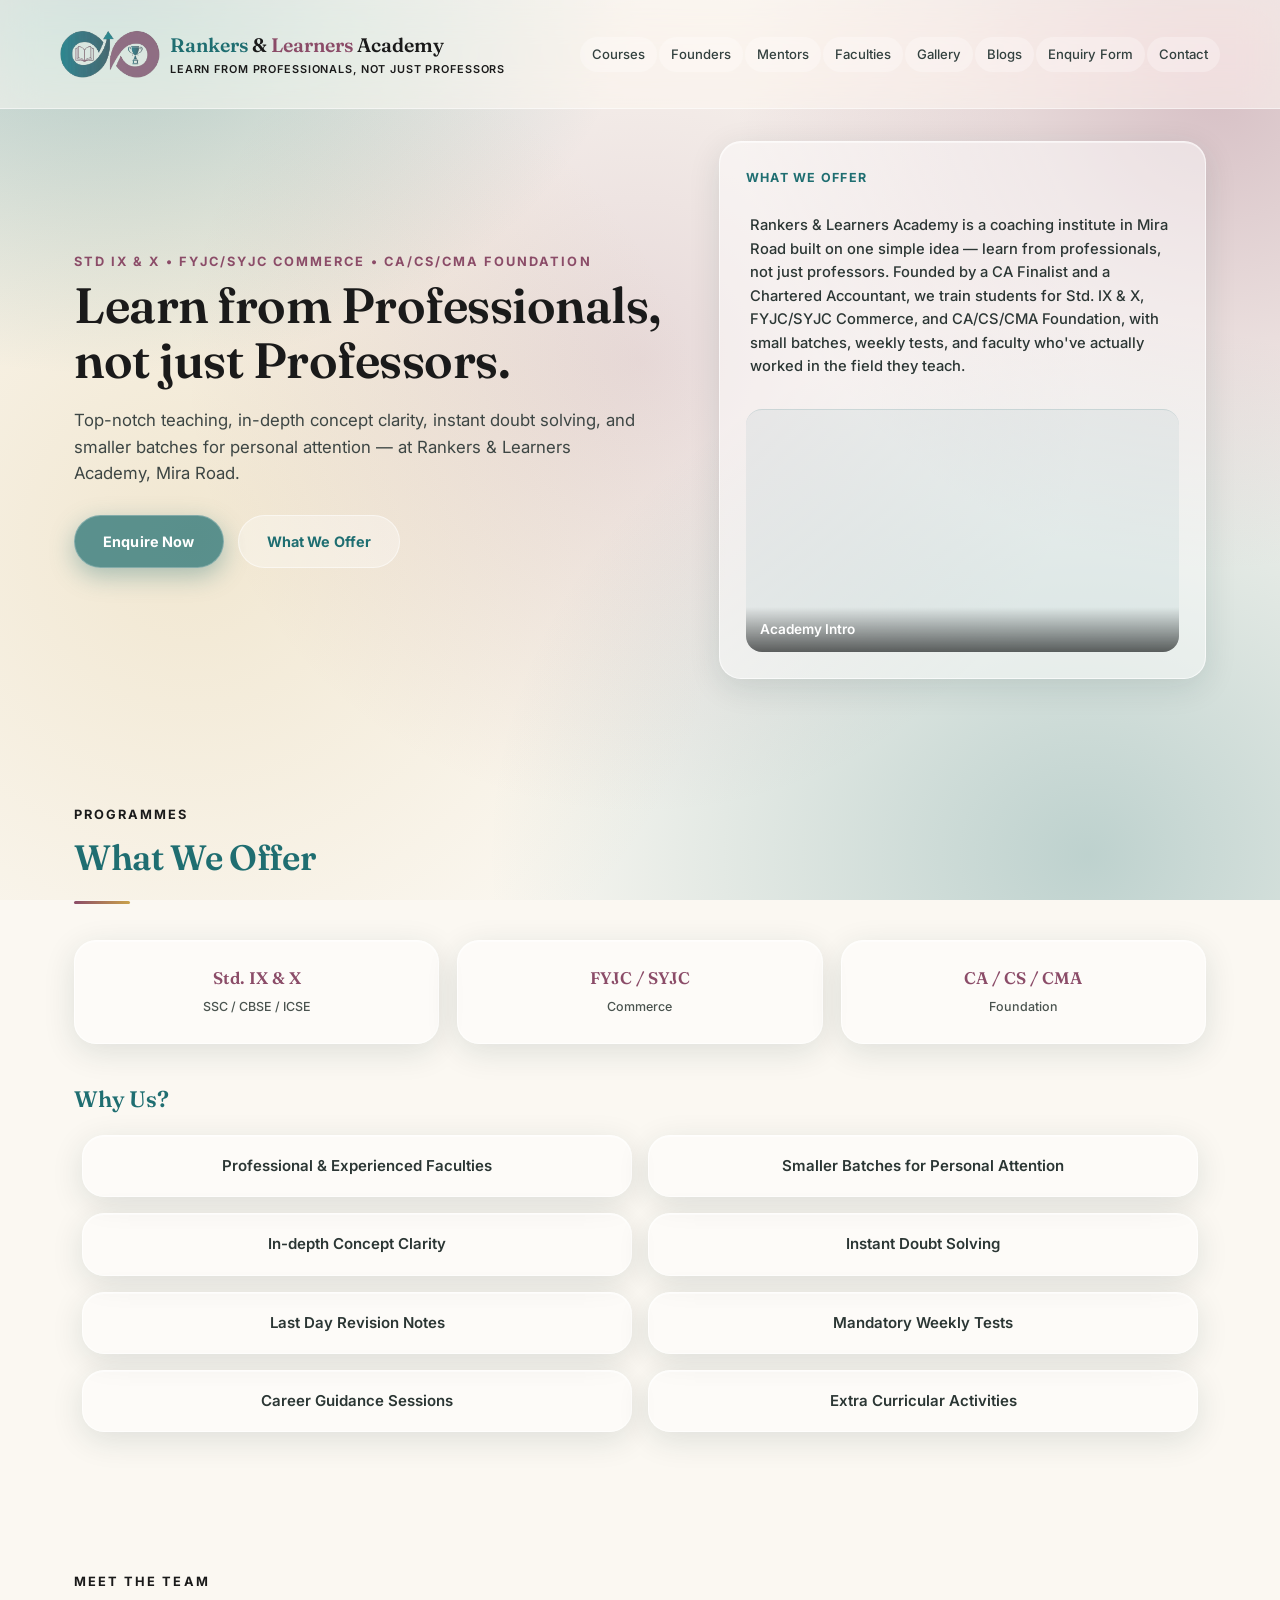
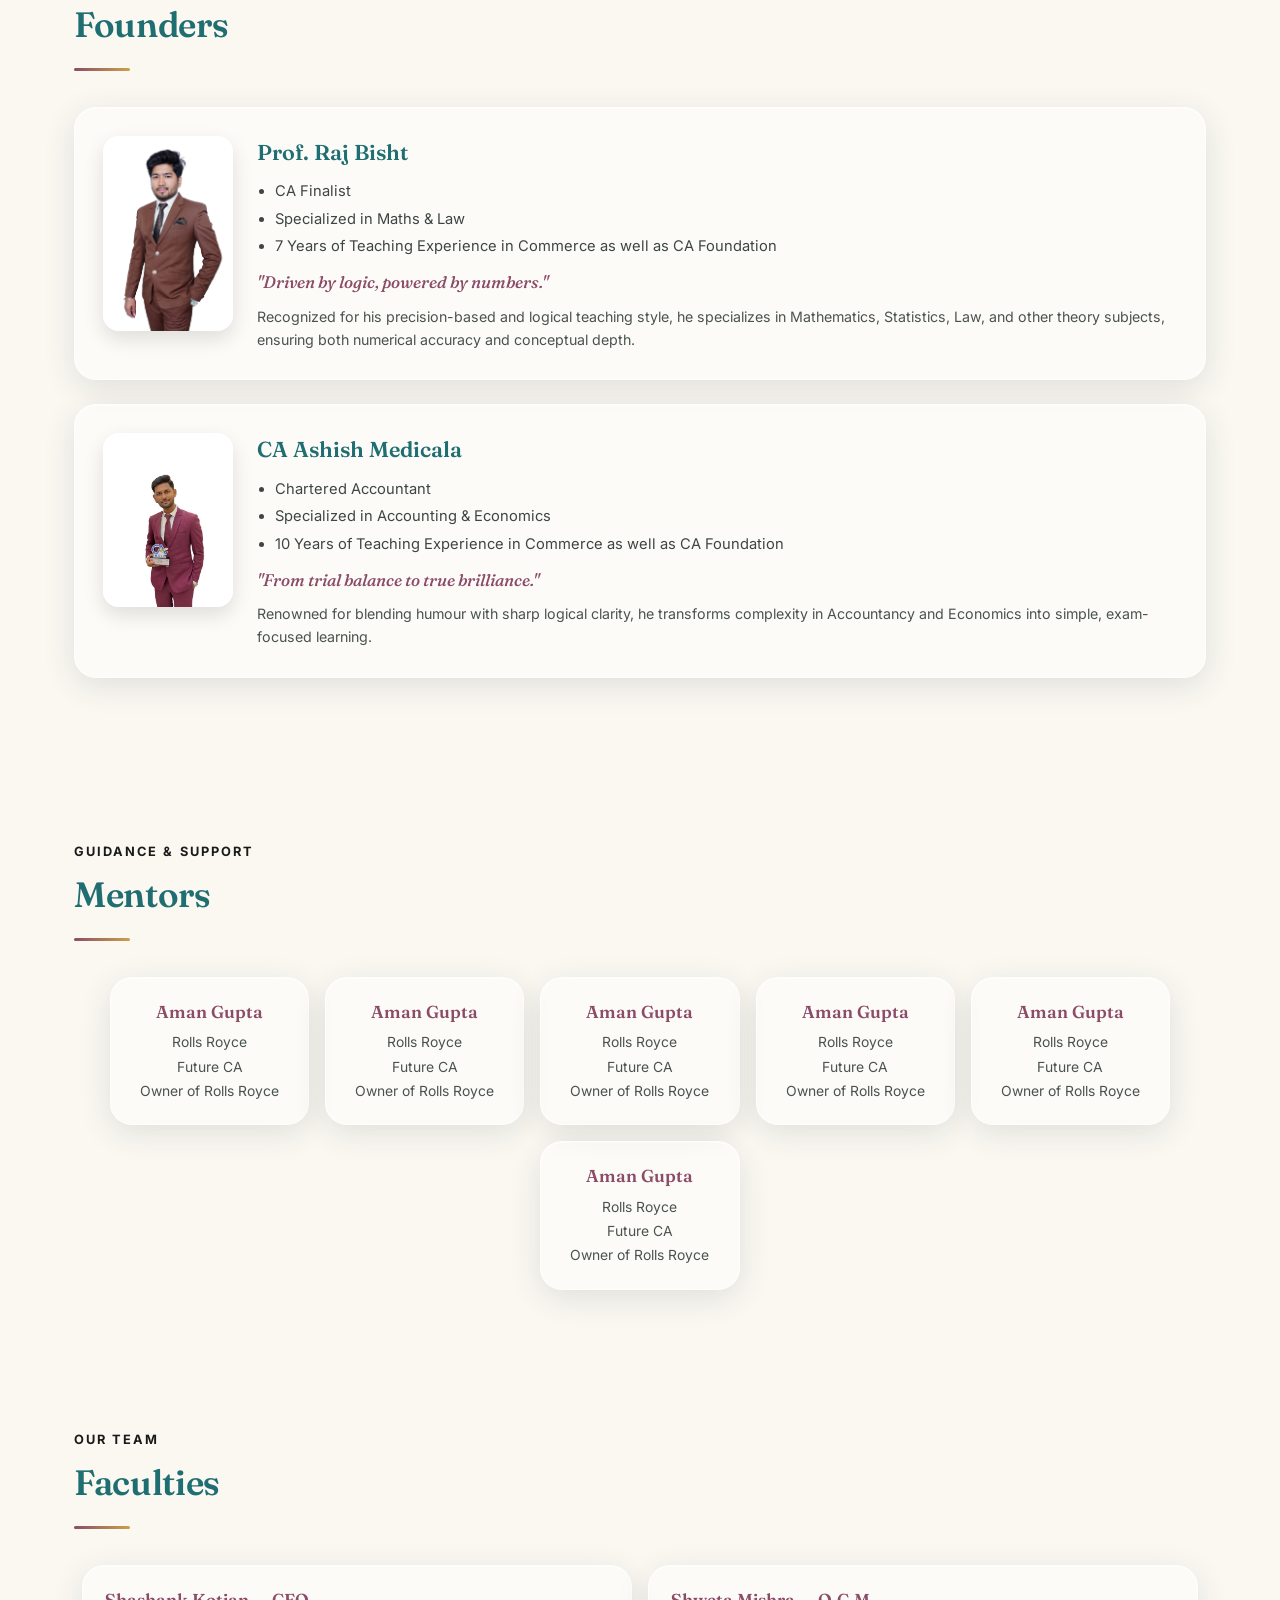
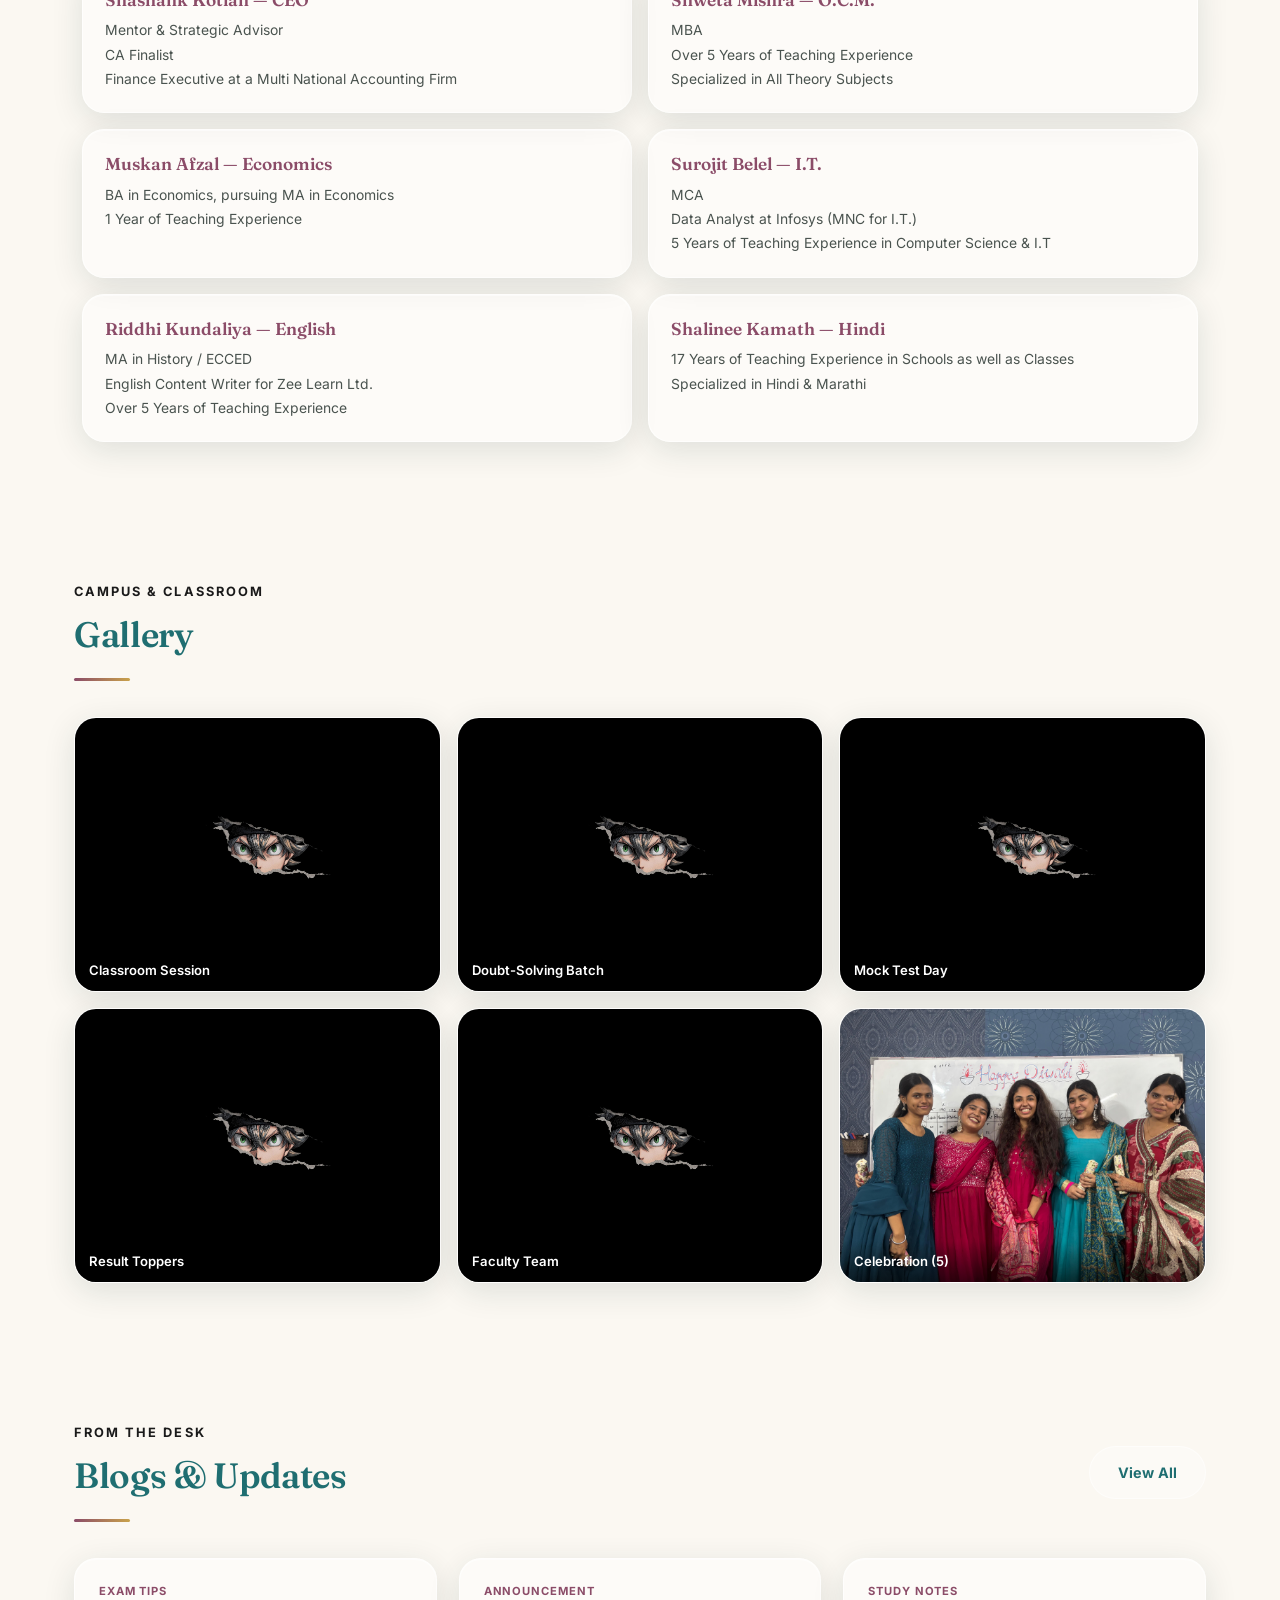
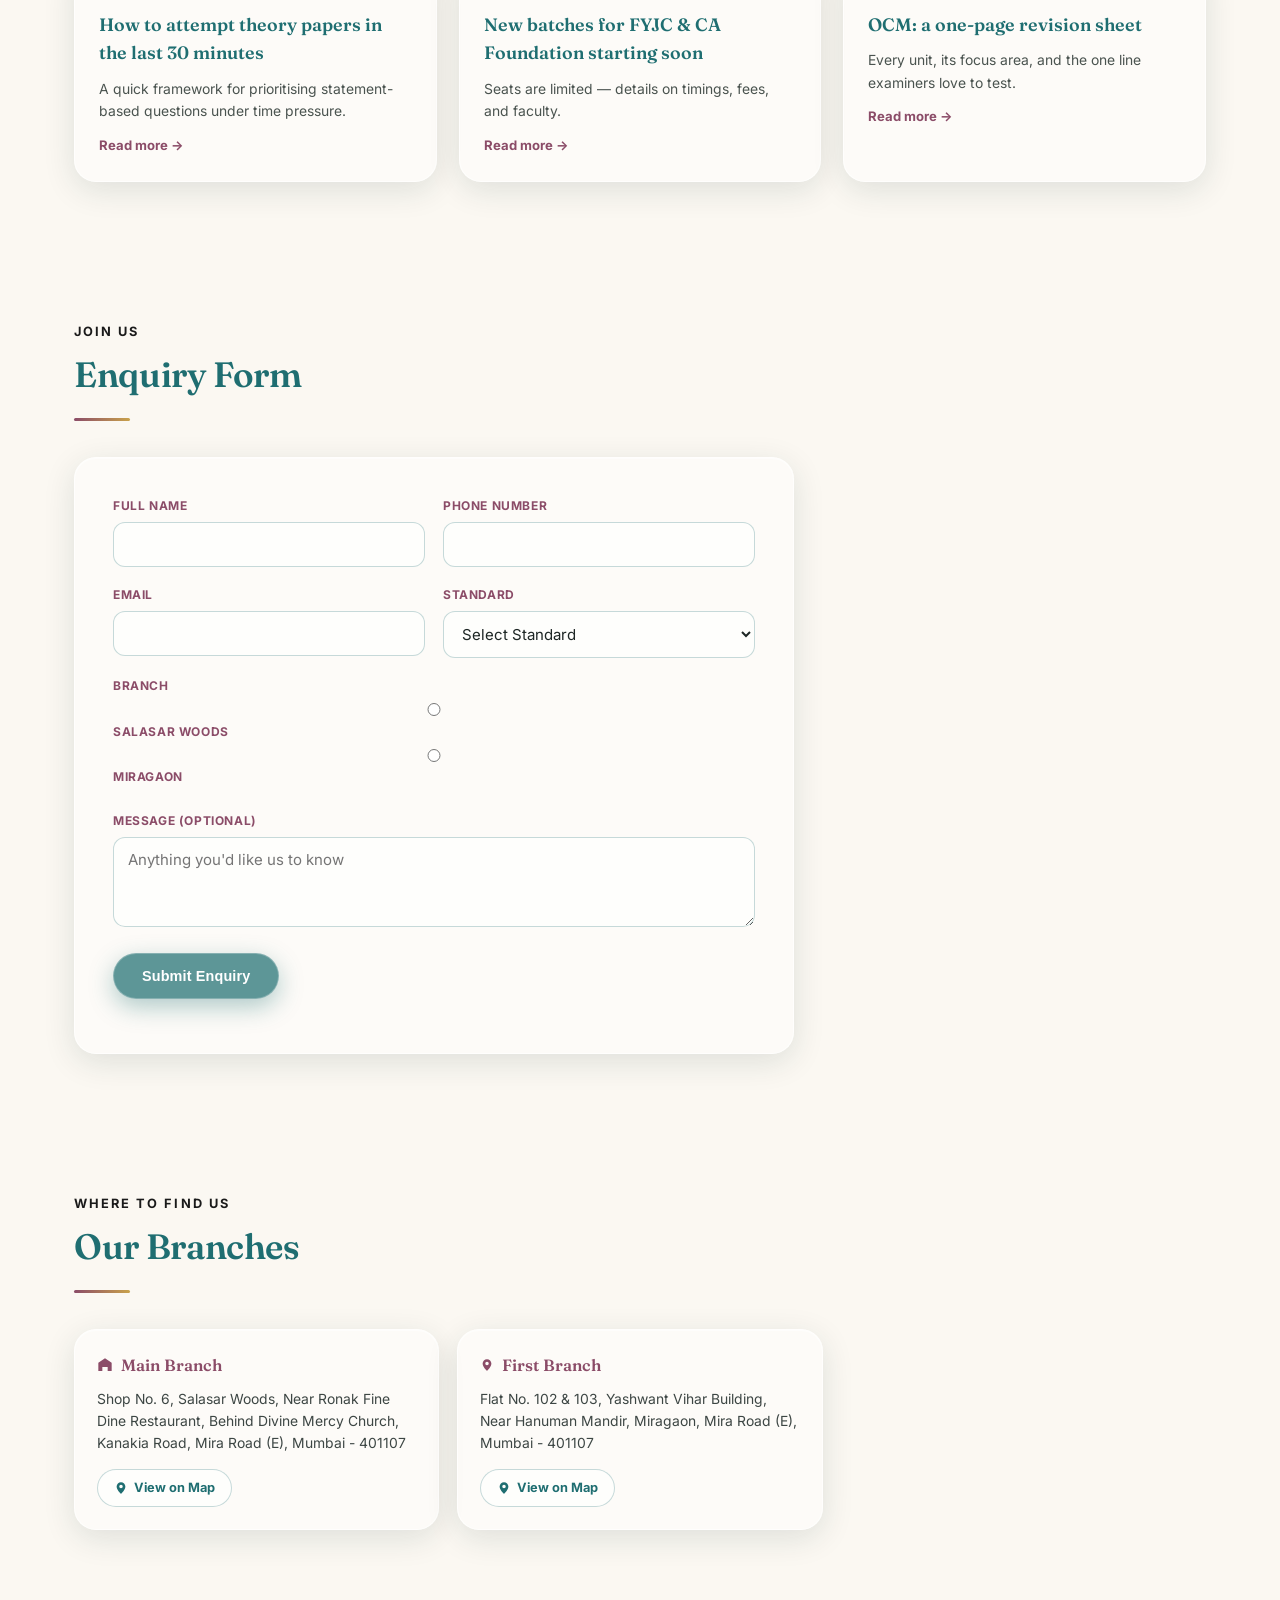
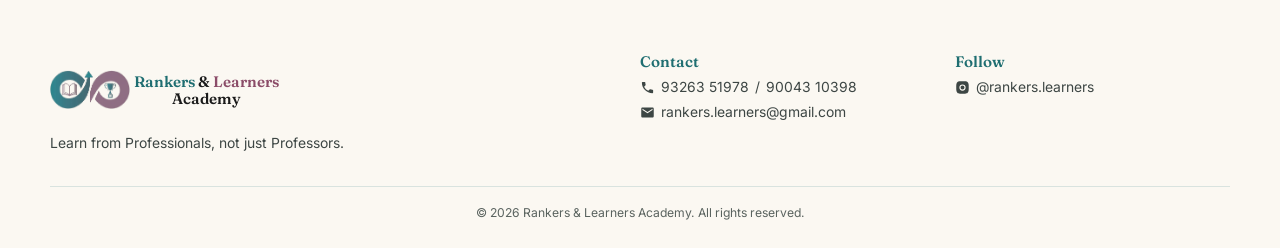
==== commit a60bc3d3: "Change 'Admissions' link to 'Enquiry Form'" ====
--- a/index.html
+++ b/index.html
@@ -29,7 +29,7 @@
       <a href="#faculty">Faculties</a>
       <a href="#gallery">Gallery</a>
       <a href="#blog">Blogs</a>
-      <a href="#admissions">Admissions</a>
+      <a href="#admissions">Enquiry Form</a>
       <a href="#contact">Contact</a>
     </nav>
     <button type="button" class="hamburger-btn" id="navToggle" aria-label="Open menu" aria-expanded="false" aria-controls="mainNav">
--- a/css/style.css
+++ b/css/style.css
@@ -133,6 +133,10 @@
   .offer-grid{display:grid;grid-template-columns:repeat(3,1fr);gap:18px;margin-bottom:38px;}
   .offer-tile{padding:24px 20px;text-align:center;font-family:'Fraunces',serif;font-weight:600;font-size:1.05rem;color:var(--mauve);}
 
+  .blog-section-head{display:flex;justify-content:space-between;align-items:center;flex-wrap:nowrap;gap:16px;max-width:none;}
+  .blog-section-head>div:first-child{min-width:0;}
+  .blog-section-head>.btn{flex-shrink:0;}
+
   /* ===== Founders ===== */
   .founder-card{padding:28px;display:grid;grid-template-columns:130px 1fr;gap:24px;margin-bottom:24px;align-items:start;}
   .founder-photo{width:130px;height:auto;border-radius:16px;box-shadow:0 8px 20px rgba(0,0,0,0.12);}
@@ -149,7 +153,7 @@
   .faculty-card p{font-size:0.87rem;color:#4a534f;margin-bottom:2px;}
   
   /* ===== Mentors ===== */
-  .mentor-card{flex:1 1 calc(50% - 16px);max-width:calc(50% - 16px);}
+  .mentor-card{flex:1 1 calc(19% - 16px);max-width:calc(19% - 16px);}
   .mentor-photo{width:100px;height: 100px;border-radius:15%;object-fit:cover;margin-bottom:12px;box-shadow:0 6px 16px rgba(0,0,0,0.12);}
   .mentor-card{display:flex;flex-direction:column;align-items:center;}
 
@@ -208,7 +212,11 @@
   .blog-date{font-size:0.7rem;color:var(--mauve);text-transform:uppercase;letter-spacing:0.08em;font-weight:700;}
   .blog-card h3{color:var(--teal);margin-top:10px;font-size:1.12rem;font-weight:600;}
   .blog-card p{font-size:0.87rem;color:#4a534f;margin-top:10px;}
-  .blog-card .read{font-size:0.82rem;color:var(--mauve);margin-top:14px;display:inline-block;font-weight:700;}
+  .blog-card .read{
+    font-size:0.82rem;color:var(--mauve);margin-top:14px;display:inline-block;font-weight:700;
+    padding:0;border:0;background:none;cursor:pointer;text-align:left;font-family:inherit;
+  }
+  .blog-card .read:hover{text-decoration:underline;text-underline-offset:3px;}
 
   /* ===== Admissions ===== */
   .form-wrap{padding:38px;max-width:720px;}
@@ -238,6 +246,7 @@
   .branch-card p{font-size:0.87rem;color:#3d4644;}
 
   footer{padding:50px 24px 26px;}
+  .footer-logo{width:80px;height:80px;object-fit:contain;flex-shrink:0;}
   .footer-inner{max-width:1180px;margin:0 auto;display:grid;grid-template-columns:2fr 1fr 1fr;gap:40px;}
   footer h4{font-family:'Fraunces',serif;color:var(--teal);font-size:0.95rem;margin-bottom:2px;font-weight:600;}
   footer p, footer a{font-size:0.87rem;color:#3d4644;}
@@ -329,277 +338,3 @@
     display:block;
   }
 }
-
-
-/* ===== RLA POLISH LAYER — no brand/logo/colour changes ===== */
-section{scroll-margin-top:96px}
-
-/* Better interactive polish without changing the existing palette */
-.btn,.nav-link,.hamburger-btn,.blog-card,.faculty-card,.founder-card,.why-item,.offer-card,.branch-card{transition:transform .22s ease,box-shadow .22s ease,border-color .22s ease,background-color .22s ease}
-.btn-primary{font-weight:700}
-.btn-primary:hover{transform:translateY(-2px)}
-.btn-ghost:hover{transform:translateY(-2px)}
-
-/* Keep section hierarchy cleaner */
-.section-head h2{letter-spacing:-.02em}
-.section-head .rule{margin-top:12px}
-
-/* Improve form usability */
-#admissionForm input,#admissionForm select,#admissionForm textarea{min-height:46px}
-#message{min-height:120px;resize:vertical}
-#admissionForm button[type="submit"]{min-height:48px}
-
-/* Progressive enhancement: sections should remain visible if JS/reveal fails */
-@media (min-width:821px){
-  .hero{align-items:center}
-  .ctas{gap:12px}
-}
-
-@media (max-width:820px){
-  section{scroll-margin-top:82px}
-  .banner-inner{min-height:62px}
-  .brand{min-width:0}
-  .brand > div{min-width:0}
-  .brand-name{line-height:1.15}
-  .brand-tag{line-height:1.25}
-
-  .hamburger-btn{z-index:20;display:flex;align-items:center;justify-content:center}
-  #mainNav.nav-open{z-index:19}
-  #mainNav.nav-open a{min-height:44px;display:flex;align-items:center;justify-content:center;text-align:center}
-
-  .hero{padding-top:28px;padding-bottom:42px;gap:24px}
-  .hero h1{line-height:1.08;margin-bottom:14px}
-  .hero p{line-height:1.65}
-  .ctas{display:flex;flex-direction:column;gap:10px;width:100%}
-  .ctas .btn{width:100%;justify-content:center}
-  .hero-card{padding:20px}
-
-  .section-head{margin-bottom:24px}
-  .offer-grid,.why-grid,.faculty-grid,.blog-grid,.branches-grid{gap:16px}
-  .offer-card,.why-item,.faculty-card,.blog-card,.branch-card,.founder-card{border-radius:20px}
-  .why-item{width:100%}
-
-  #admissionForm{gap:14px}
-  #admissionForm .form-row{gap:14px}
-  #admissionForm input,#admissionForm select,#admissionForm textarea{font-size:16px}
-
-  footer{margin-top:24px}
-}
-
-@media (max-width:420px){
-  .banner{padding-left:12px;padding-right:12px}
-  .brand-mark{width:46px;height:46px}
-  .brand-name{font-size:1rem}
-  .brand-tag{font-size:.6rem}
-  .hamburger-btn{right:12px}
-  #mainNav.nav-open{right:12px;width:calc(100vw - 24px)}
-  .hero{padding-left:16px;padding-right:16px}
-  .hero-card{padding:18px}
-}
-
-/* =========================================================
-   RLA SECOND-PASS POLISH
-   Brand/logo/tagline and existing colour palette intentionally preserved.
-   ========================================================= */
-
-/* Cleaner global rhythm */
-section{position:relative}
-.section-head{position:relative;max-width:760px}
-.section-head h2{font-size:clamp(1.65rem,3vw,2.25rem);line-height:1.12}
-.section-head .rule{width:54px;height:3px;border-radius:99px;background:var(--gold);opacity:.85}
-.section-head-sub{margin-top:42px;margin-bottom:20px}
-.section-head-sub .eyebrow{margin-bottom:4px}
-.blog-section-head{display:flex;justify-content:space-between;align-items:flex-end;flex-wrap:wrap;gap:16px;max-width:none}
-
-/* Header: premium but restrained */
-.banner{box-shadow:0 8px 30px rgba(20,50,52,.06)}
-.brand{min-width:0}
-.brand-name{letter-spacing:-.02em}
-.brand-tag{letter-spacing:.01em}
-nav a{white-space:nowrap}
-.hamburger-btn{border:1px solid rgba(31,110,113,.18)}
-
-/* Hero hierarchy */
-.hero>div:first-child{max-width:680px}
-.hero-eyebrow{margin-bottom:14px}
-.hero h1{max-width:680px;letter-spacing:-.035em}
-.hero p{max-width:650px}
-.ctas{align-items:center}
-.btn{min-height:46px;padding:11px 18px}
-.btn-primary{box-shadow:0 10px 24px rgba(31,110,113,.14)}
-.hero-card{box-shadow:0 22px 55px rgba(20,50,52,.12),inset 0 1px 0 rgba(255,255,255,.6)}
-.card-label{letter-spacing:.06em}
-.offer-row{padding:10px 0;border-bottom:1px solid rgba(31,110,113,.11)}
-.offer-row:last-child{border-bottom:0}
-
-/* Programme cards */
-.offer-tile{padding:22px;min-height:132px;display:flex;flex-direction:column;justify-content:center}
-.offer-tile:hover{transform:translateY(-4px);box-shadow:0 16px 34px rgba(20,50,52,.12)}
-
-/* Why Us: convert plain text blocks into a stronger information hierarchy */
-.why-grid{align-items:stretch}
-.why-item{padding:22px;display:flex;gap:14px;align-items:flex-start;min-height:118px}
-
-/* Founders */
-.founder-card{padding:26px;gap:24px;align-items:center}
-.founder-card h3{font-size:1.35rem;line-height:1.2}
-.founder-card ul{margin-top:10px;margin-bottom:12px}
-.founder-quote{border-left:3px solid var(--gold);padding-left:12px}
-
-/* Faculty / mentors */
-.faculty-card{padding:24px;min-height:160px;display:flex;flex-direction:column;justify-content:center}
-.faculty-card .fname{font-size:1.08rem;margin-bottom:8px}
-.faculty-card p{line-height:1.5}
-.mentor-card{min-height:210px;align-items:center;text-align:center}
-.mentor-card .mentor-photo{margin-bottom:10px}
-
-/* Gallery */
-.gallery-item{border:1px solid var(--glass-border);background:var(--glass);box-shadow:0 10px 28px rgba(20,50,52,.08)}
-.gallery-item:focus-visible{outline:2px solid var(--mauve);outline-offset:3px}
-.gallery-tag{padding:10px 12px;background:rgba(251,248,242,.9);color:var(--ink);font-size:.76rem;font-weight:700}
-
-/* Blog */
-.blog-card{min-height:205px;display:flex;flex-direction:column}
-.blog-card h3{line-height:1.3}
-.blog-card p{line-height:1.55}
-.blog-card .read{margin-top:auto;padding:0;border:0;background:none;cursor:pointer;text-align:left;font:inherit;font-size:.82rem;color:var(--mauve);font-weight:700}
-.blog-card .read:hover{text-decoration:underline;text-underline-offset:3px}
-
-/* Form */
-.form-wrap{box-shadow:0 18px 50px rgba(20,50,52,.09)}
-#admissionForm{display:flex;flex-direction:column;gap:0}
-#admissionForm .form-row{margin-bottom:18px}
-#admissionForm input,#admissionForm select,#admissionForm textarea{transition:border-color .2s ease,box-shadow .2s ease,background .2s ease}
-#admissionForm input:focus,#admissionForm select:focus,#admissionForm textarea:focus{box-shadow:0 0 0 3px rgba(31,110,113,.08)}
-.branch-options{display:flex;gap:24px;flex-wrap:wrap;margin-top:10px;padding:2px 0}
-.branch-option{display:flex;align-items:center;gap:8px!important;font-family:'Inter',sans-serif!important;font-size:.92rem!important;font-weight:500!important;text-transform:none!important;letter-spacing:normal!important;color:var(--ink)!important;cursor:pointer;margin:0!important}
-.branch-option input{width:17px!important;height:17px!important;min-height:17px!important;margin:0!important;padding:0!important;accent-color:var(--teal)}
-
-/* Branches */
-.branch-card{padding:24px;min-height:190px;display:flex;flex-direction:column}
-.branch-card:first-child{border-color:rgba(31,110,113,.3);box-shadow:0 14px 34px rgba(31,110,113,.09)}
-.branch-card h4{line-height:1.3}
-.branch-card p{line-height:1.55}
-.map-btn{margin-top:auto;align-self:flex-start}
-.map-btn:hover{transform:translateY(-2px)}
-
-/* Footer */
-.footer-logo{width:80px;height:80px;object-fit:contain}
-.footer-inner{align-items:start}
-footer{border-top:1px solid rgba(31,110,113,.08)}
-
-/* Lightbox / modal refinement */
-.lightbox-close,.lightbox-nav{transition:background .2s ease,transform .2s ease}
-.lightbox-close:hover{background:rgba(255,255,255,.08);border-radius:10px}
-.lightbox-nav:hover{transform:translateY(-50%) scale(1.04)}
-.blog-close{top:14px!important;right:18px!important}
-
-/* Reduced-motion: don't force animated transforms */
-@media (prefers-reduced-motion: reduce){
-  .btn,.offer-tile,.blog-card,.gallery-item,.map-btn,.lightbox-close,.lightbox-nav{transition:none!important}
-}
-
-@media (max-width:820px){
-  section{scroll-margin-top:82px}
-  .section-head-sub{margin-top:30px}
-  .blog-section-head{align-items:flex-start}
-  .blog-section-head>.btn{width:auto}
-  .hero>div:first-child{max-width:none}
-  .hero h1{letter-spacing:-.025em}
-  .hero-card{box-shadow:0 14px 34px rgba(20,50,52,.1)}
-  .offer-tile{min-height:112px}
-  .why-item{min-height:0;padding:19px}
-  .founder-card{padding:22px;gap:18px;align-items:start}
-  .founder-photo{margin:0 auto}
-  .faculty-card{min-height:0;padding:21px}
-  .mentor-card{min-height:0}
-  .gallery-item{border-radius:18px}
-  .form-wrap{padding:24px 20px}
-  .branch-card{min-height:0;padding:21px}
-  .footer-inner{gap:28px}
-}
-
-@media (max-width:520px){
-  .section-head h2{font-size:1.7rem}
-  .section-head-sub{margin-top:26px}
-  .blog-section-head>.btn{width:100%;justify-content:center}
-  .ctas .btn{min-height:48px}
-  .why-item{gap:11px}
-  .branch-options{gap:12px;flex-direction:column}
-  .footer-logo{width:64px;height:64px}
-}
-
-
-/* ===== USER REQUESTED CORRECTIONS ===== */
-/* 1) Keep mobile CTAs compact like the original layout. */
-@media (max-width:820px){
-  .ctas{flex-direction:row;width:auto;gap:14px;flex-wrap:wrap;}
-  .ctas .btn{width:auto;justify-content:flex-start;}
-}
-
-/* 2) Desktop Programme cards restored to the original appearance.
-   Mobile keeps the newer compact presentation. */
-@media (min-width:821px){
-  .offer-tile{
-    padding:24px 20px;
-    min-height:0;
-    display:block;
-    text-align:center;
-    font-family:'Fraunces',serif;
-    font-weight:600;
-    font-size:1.05rem;
-    color:var(--mauve);
-  }
-  .offer-tile:hover{transform:none;}
-}
-
-/* 3) Why Us restored to the original simple two-column card treatment. */
-.why-grid{display:flex;flex-wrap:wrap;justify-content:center;gap:16px;}
-.why-item{
-  padding:18px 20px;
-  font-size:.94rem;
-  font-weight:600;
-  color:#2b3634;
-  text-align:center;
-  flex:1 1 calc(50% - 16px);
-  max-width:calc(50% - 16px);
-  box-sizing:border-box;
-  min-height:0;
-  display:block;
-}
-.why-item::before{content:"";}
-@media (max-width:820px){
-  .why-item{width:auto;min-height:0;padding:18px 20px;}
-}
-
-/* 4) Use the same light caption treatment as Gallery for the intro carousel. */
-.carousel-caption{
-  background:rgba(251,248,242,.92);
-  color:var(--ink);
-  border-top:1px solid rgba(255,255,255,.7);
-}
-
-/* 5) Center the lightbox arrow glyphs inside their circular buttons. */
-.lightbox-nav{
-  display:flex;
-  align-items:center;
-  justify-content:center;
-  padding:0;
-  line-height:1;
-}
-/* Academy Intro caption: match Gallery's caption treatment and keep it
-   over the image instead of creating a separate white area behind the card. */
-.hero-carousel .carousel-slide{overflow:hidden;border-radius:16px;}
-.hero-carousel .carousel-caption{
-  position:absolute;
-  left:0; right:0; bottom:0;
-  z-index:2;
-  box-sizing:border-box;
-  padding:10px 12px;
-  background:rgba(251,248,242,.90);
-  color:var(--ink);
-  border:0;
-  font-size:.76rem;
-  font-weight:700;
-  text-align:left;
-}
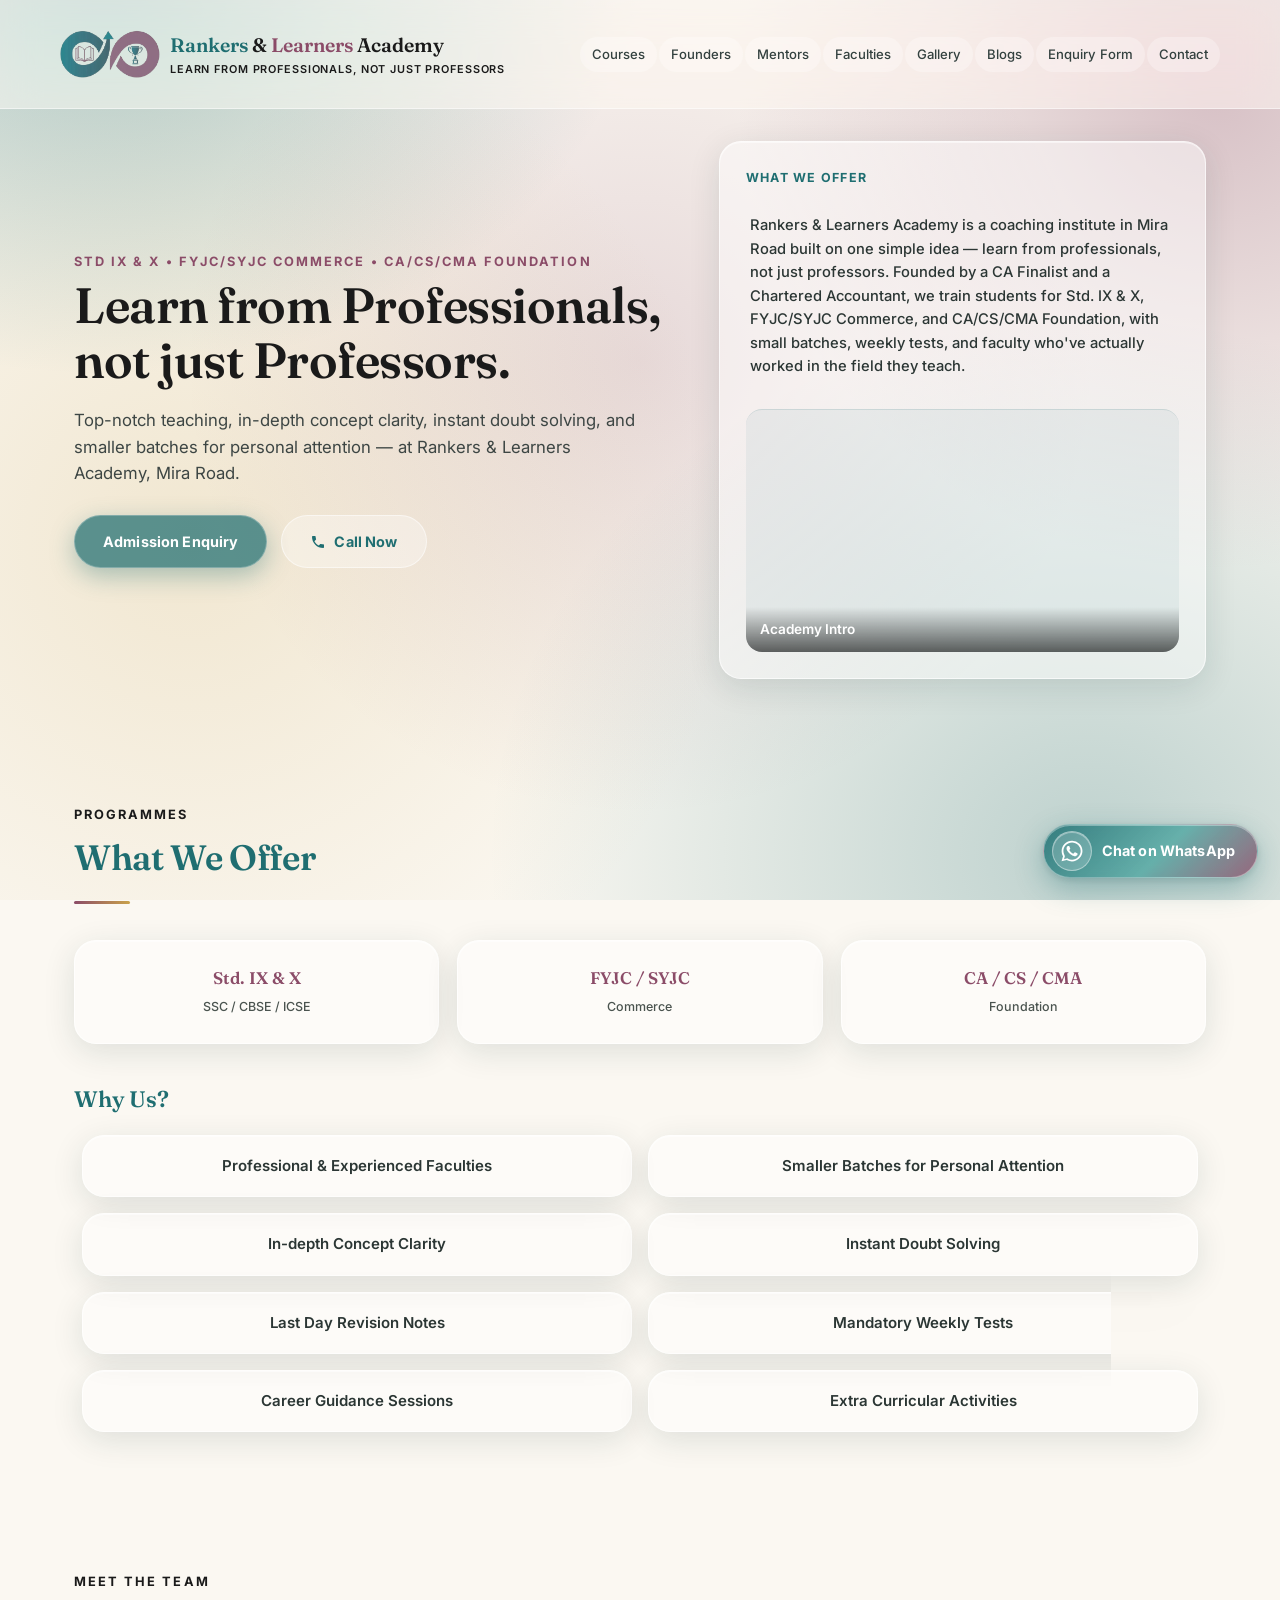
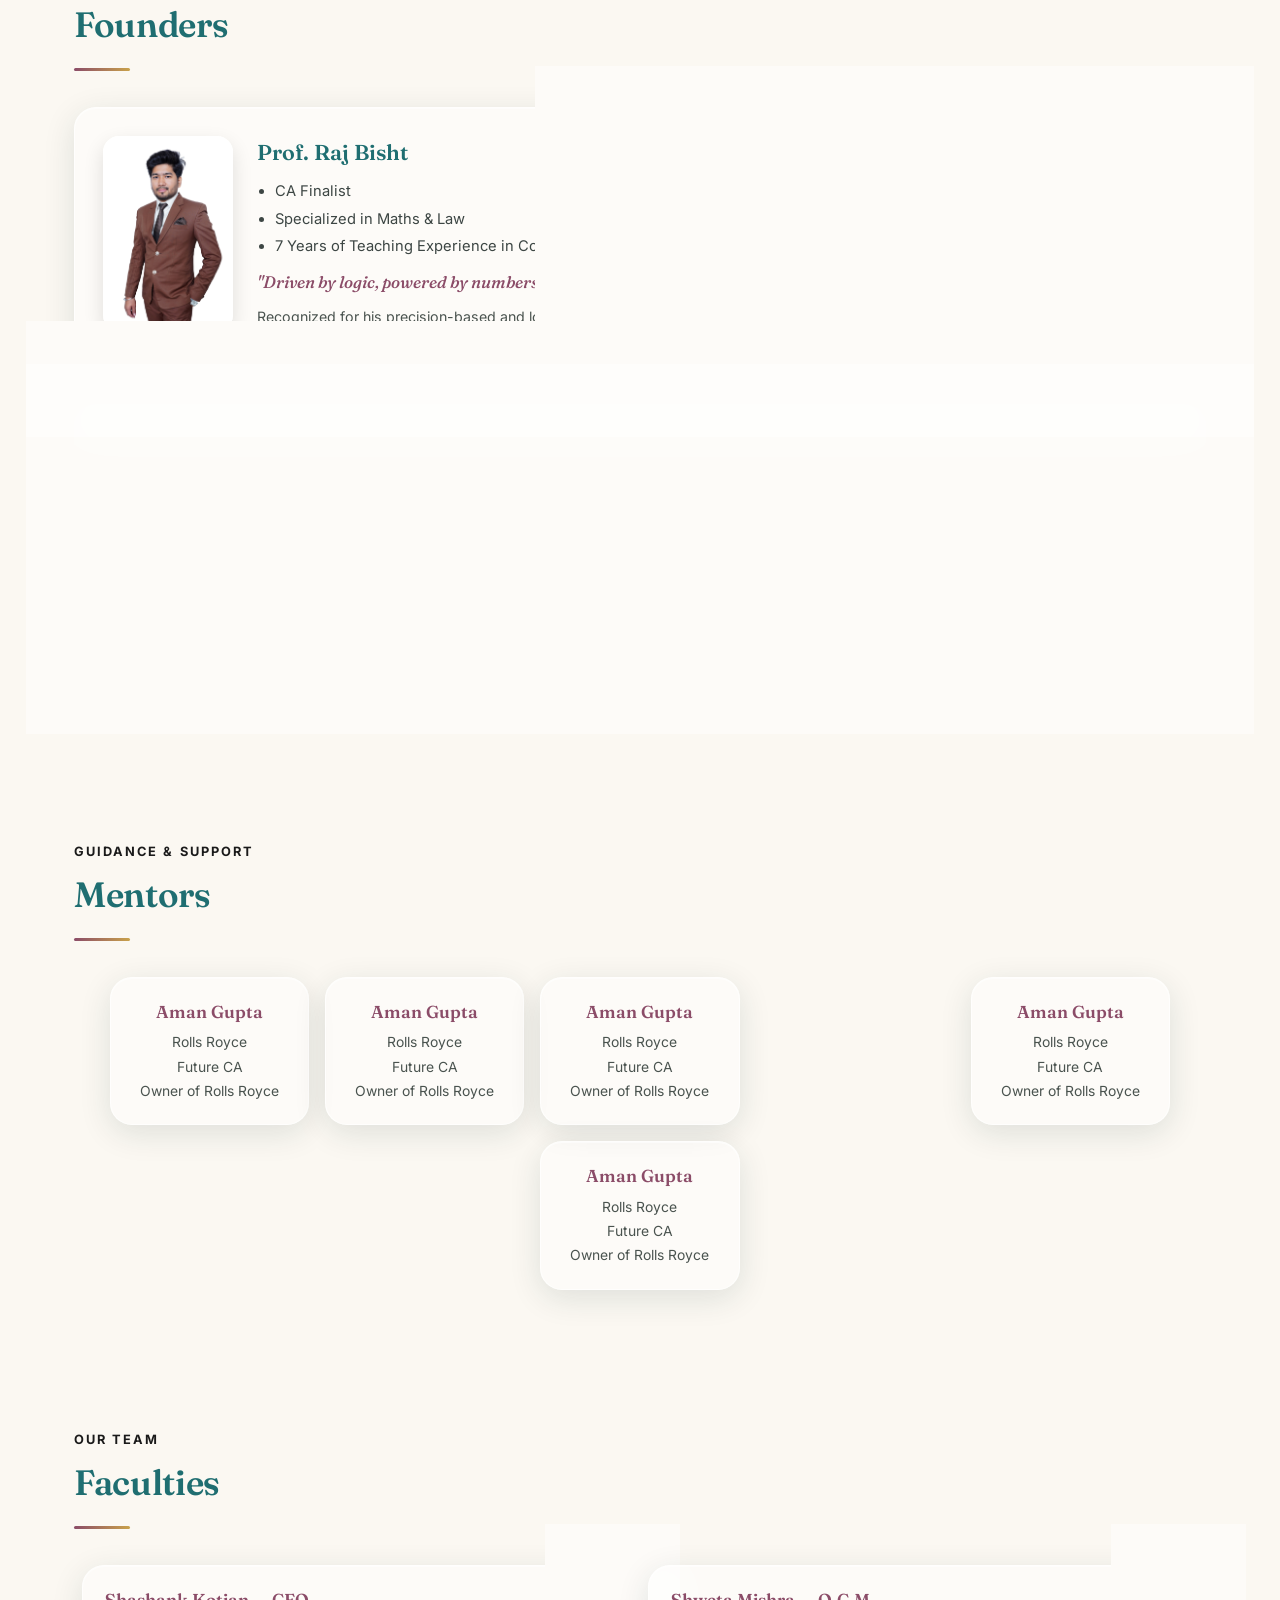
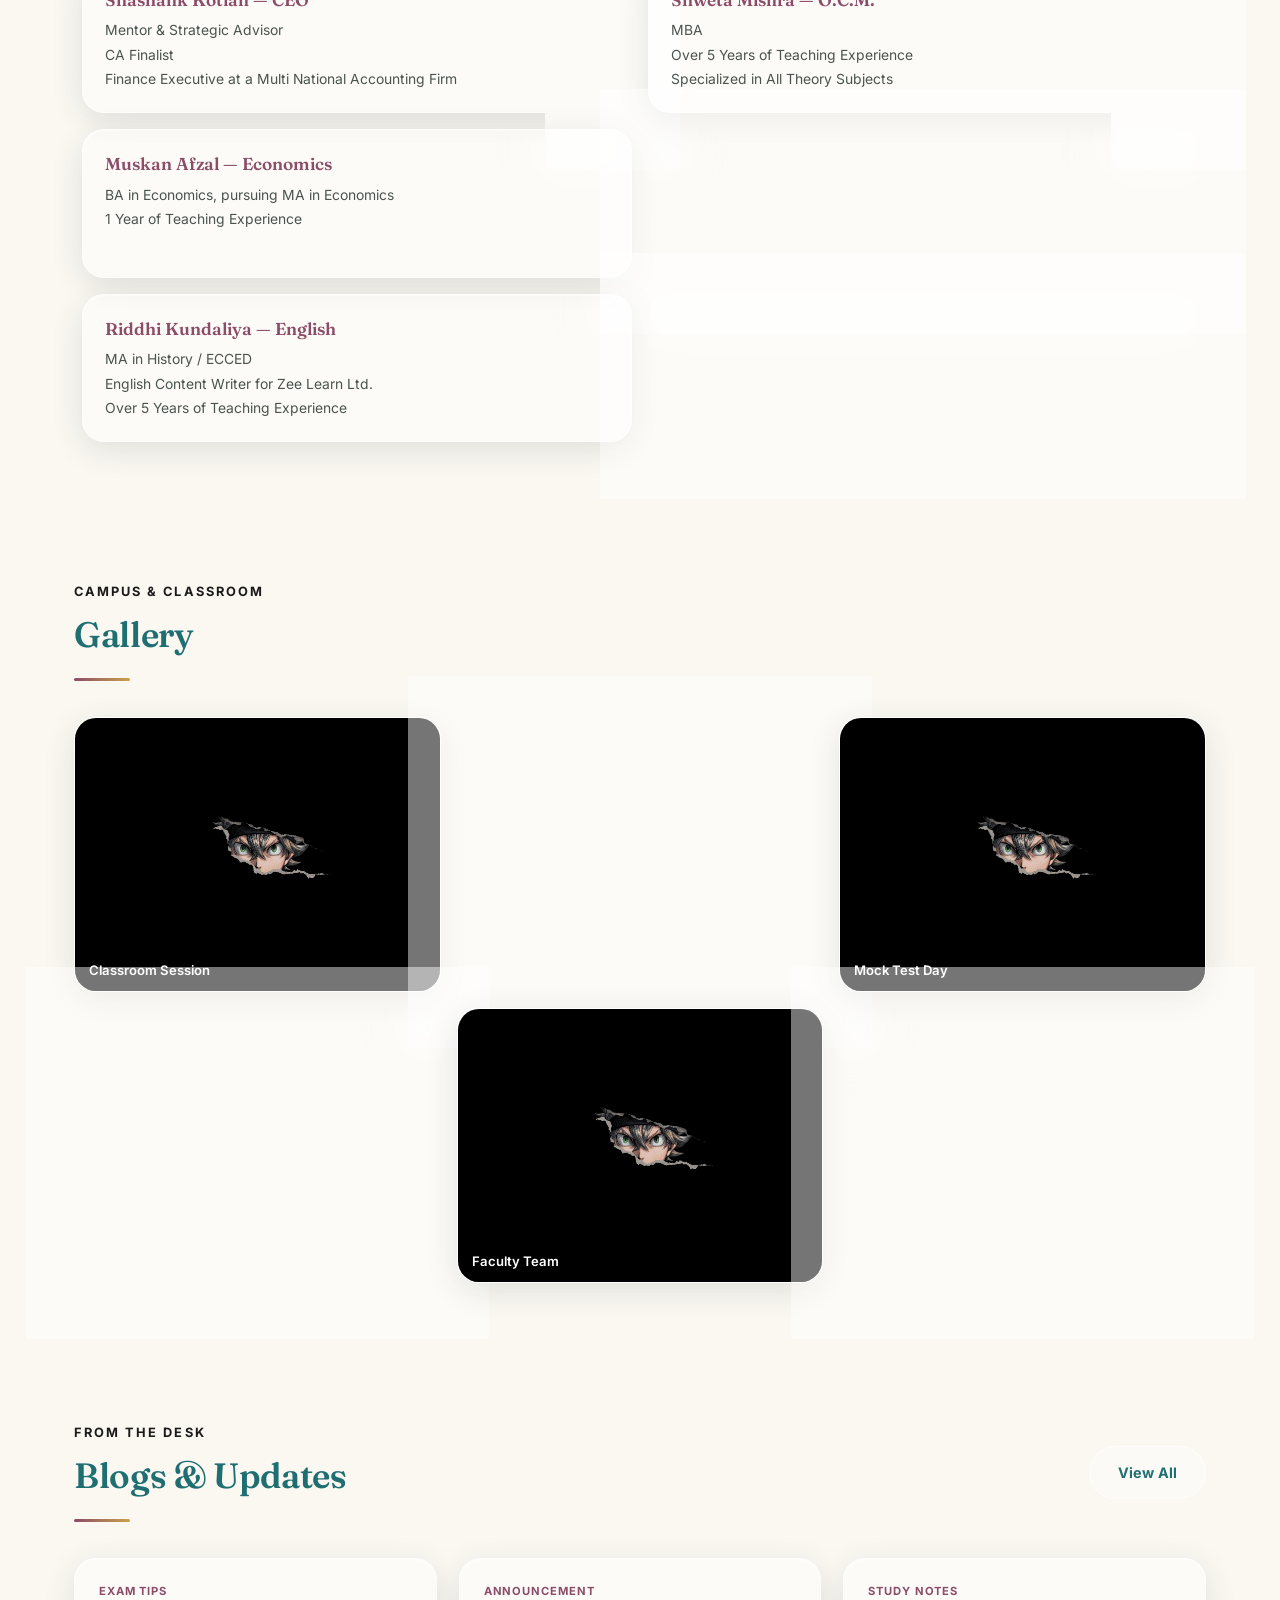
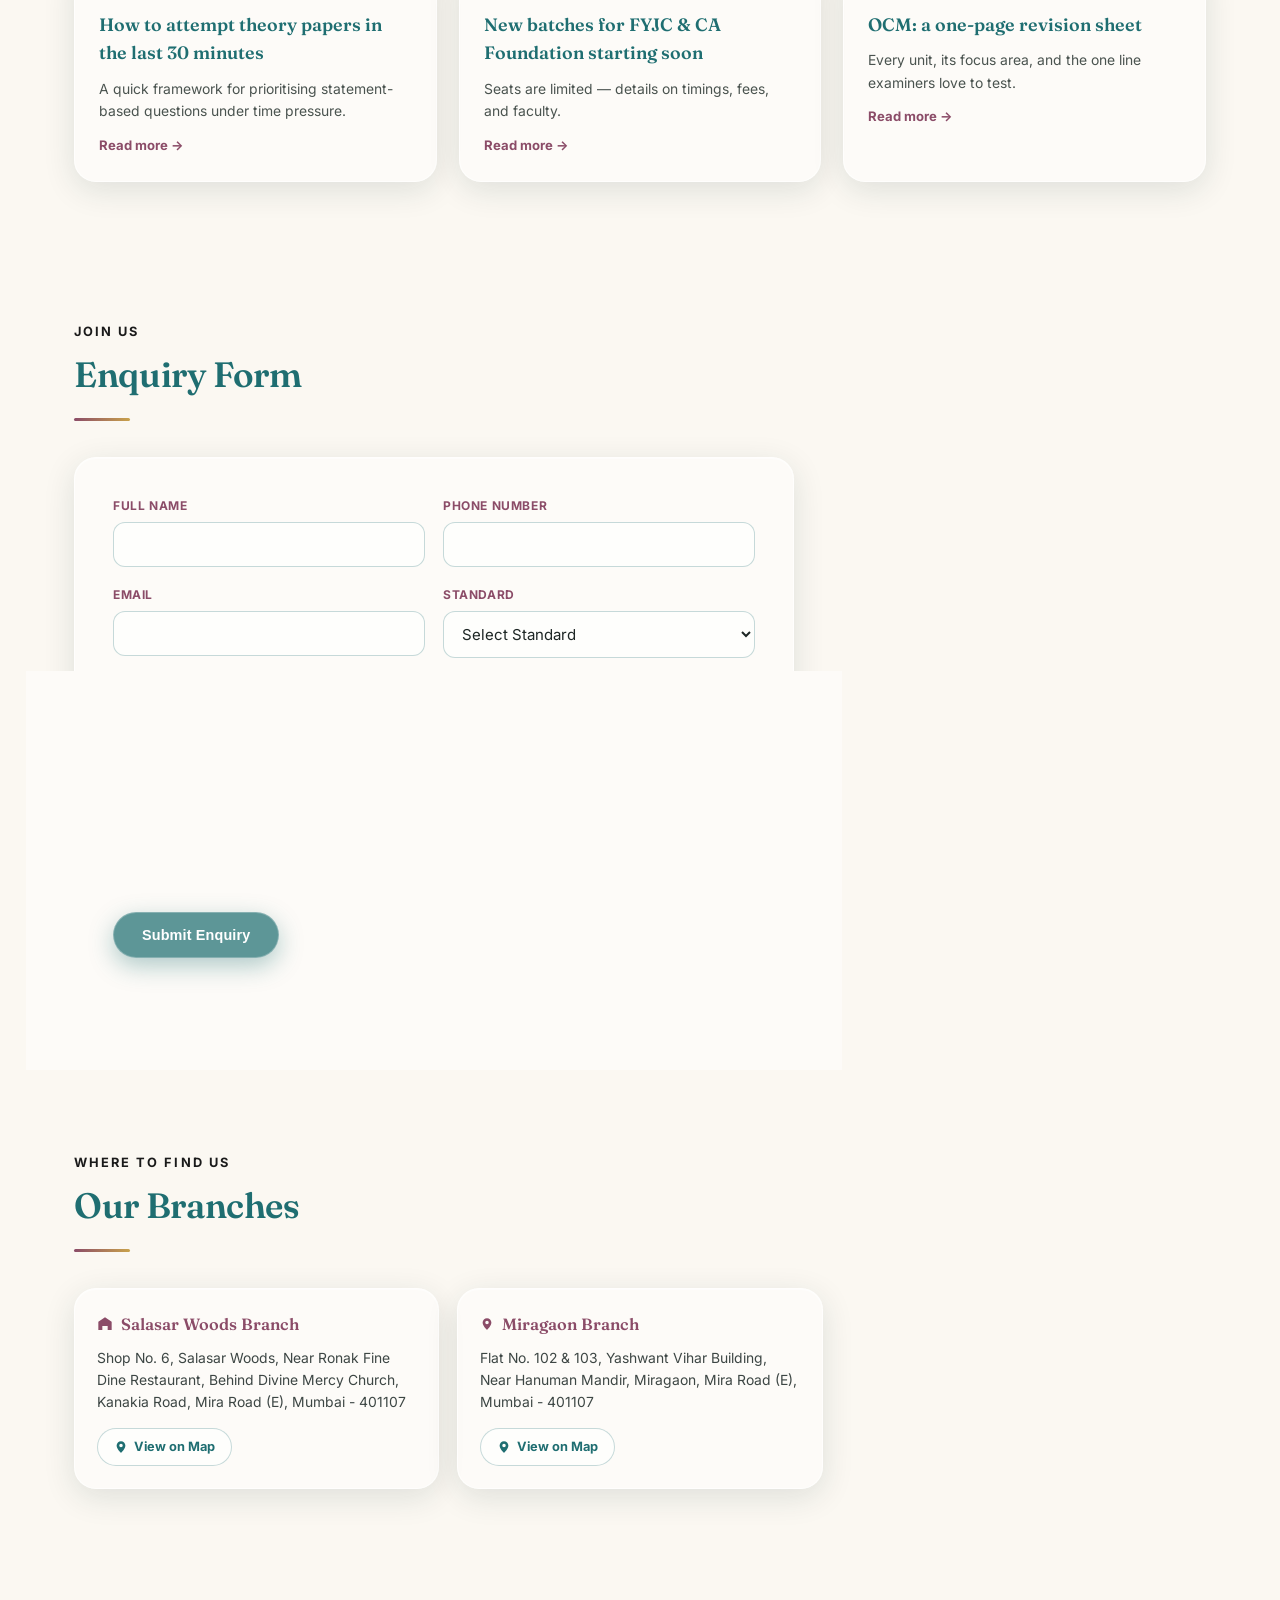
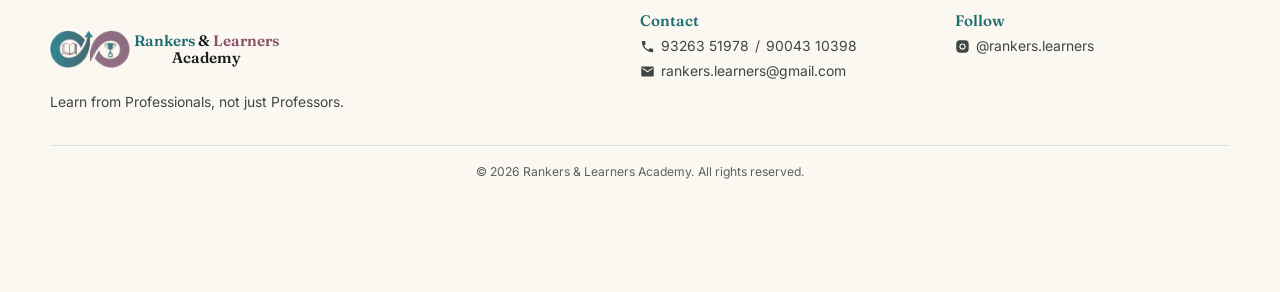
==== commit 5e2b91b4: "Updated project files with latest version" ====
--- a/index.html
+++ b/index.html
@@ -3,11 +3,34 @@
 <head>
 <meta charset="UTF-8">
 <meta name="viewport" content="width=device-width, initial-scale=1.0">
-<title>Rankers & Learners Academy — Mira Road</title>
+<title>Rankers &amp; Learners Academy — Coaching Classes in Mira Road (E)</title>
+<meta name="description" content="Coaching classes in Mira Road (E) for Std IX–X, FYJC/SYJC Commerce and CA/CS/CMA Foundation. Small batches, concept clarity and instant doubt solving. Branches at Salasar Woods (Kanakia Road) and Miragaon.">
+<meta name="theme-color" content="#1F6E71">
+
+<!-- Link preview (WhatsApp, Facebook, Instagram, Google) -->
+<meta property="og:type" content="website">
+<meta property="og:site_name" content="Rankers &amp; Learners Academy">
+<meta property="og:title" content="Rankers &amp; Learners Academy — Mira Road (E)">
+<meta property="og:description" content="Std IX–X | FYJC/SYJC Commerce | CA/CS/CMA Foundation. Learn from Professionals, not just Professors. Admissions open — call or WhatsApp us.">
+<meta property="og:url" content="https://amangup93349-web.github.io/rla-web/">
+<meta property="og:image" content="https://amangup93349-web.github.io/rla-web/assets/logo/og-image.jpg">
+<meta property="og:image:width" content="1200">
+<meta property="og:image:height" content="630">
+<meta property="og:image:alt" content="Rankers &amp; Learners Academy — Std IX–X, FYJC/SYJC Commerce, CA/CS/CMA Foundation, Mira Road (E)">
+<meta name="twitter:card" content="summary_large_image">
+<meta name="twitter:title" content="Rankers &amp; Learners Academy — Mira Road (E)">
+<meta name="twitter:description" content="Std IX–X | FYJC/SYJC Commerce | CA/CS/CMA Foundation. Learn from Professionals, not just Professors.">
+<meta name="twitter:image" content="https://amangup93349-web.github.io/rla-web/assets/logo/og-image.jpg">
+
+<!-- Browser tab icon -->
+<link rel="icon" href="favicon.ico" sizes="any">
+<link rel="icon" type="image/png" sizes="32x32" href="assets/logo/favicon-32.png">
+<link rel="icon" type="image/png" sizes="192x192" href="assets/logo/favicon-192.png">
+<link rel="apple-touch-icon" href="assets/logo/apple-touch-icon.png">
 <link rel="preconnect" href="https://fonts.googleapis.com">
 <link rel="preconnect" href="https://fonts.gstatic.com" crossorigin>
 <link href="https://fonts.googleapis.com/css2?family=Fraunces:opsz,wght@9..144,400;9..144,600;9..144,700&family=Inter:wght@400;500;600;700;800&display=swap" rel="stylesheet">
-<link rel="stylesheet" href="css/style.css">
+<link rel="stylesheet" href="css/style.css?v=7">
 </head>
 <body>
 
@@ -44,8 +67,12 @@
     <h1>Learn from Professionals, not just Professors.</h1>
     <p>Top-notch teaching, in-depth concept clarity, instant doubt solving, and smaller batches for personal attention — at Rankers &amp; Learners Academy, Mira Road.</p>
     <div class="ctas">
-      <a href="#admissions" class="btn btn-primary">Enquire Now</a>
-      <a href="#offer" class="btn btn-ghost">What We Offer</a>
+      <a href="#admissions" class="btn btn-primary">Admission Enquiry</a>
+      <!-- Call Now number is set in data/branches.js (CONTACT_DATA.callNumber) -->
+      <a href="tel:+919004310398" data-call-link class="btn btn-ghost btn-call">
+        <svg width="16" height="16" viewBox="0 0 24 24" fill="currentColor" aria-hidden="true"><path d="M6.62 10.79c1.44 2.83 3.76 5.14 6.59 6.59l2.2-2.2c.27-.27.67-.36 1.02-.24 1.12.37 2.33.57 3.57.57.55 0 1 .45 1 1V20c0 .55-.45 1-1 1-9.39 0-17-7.61-17-17 0-.55.45-1 1-1h3.5c.55 0 1 .45 1 1 0 1.25.2 2.45.57 3.57.11.35.03.74-.25 1.02l-2.2 2.2z"/></svg>
+        Call Now
+      </a>
     </div>
   </div>
   <div class="glass hero-card">
@@ -224,19 +251,19 @@
 </footer>
 
 <!-- Data files: edit these to change content -->
-<script src="data/courses.js"></script>
-<script src="data/carousel.js"></script>
-<script src="data/founders.js"></script>
-<script src="data/mentors.js"></script>
-<script src="data/faculty.js"></script>
-<script src="data/gallery.js"></script>
-<script src="data/blog.js"></script>
-<script src="data/branches.js"></script>
+<script src="data/courses.js?v=7"></script>
+<script src="data/carousel.js?v=7"></script>
+<script src="data/founders.js?v=7"></script>
+<script src="data/mentors.js?v=7"></script>
+<script src="data/faculty.js?v=7"></script>
+<script src="data/gallery.js?v=7"></script>
+<script src="data/blog.js?v=7"></script>
+<script src="data/branches.js?v=7"></script>
 
 <!-- Renders the data above into the page -->
-<script src="js/render.js"></script>
+<script src="js/render.js?v=7"></script>
 <!-- Admission form behaviour -->
-<script src="js/main.js"></script>
+<script src="js/main.js?v=7"></script>
 
 </body>
 </html>
--- a/css/style.css
+++ b/css/style.css
@@ -338,3 +338,96 @@
     display:block;
   }
 }
+
+
+/* Header: menu labels never break onto two lines */
+nav a{white-space:nowrap;}
+/* 821–1120px: one-line labels are a bit wider, so pills sit a touch tighter here to leave the logo/tagline its original room */
+@media (min-width:821px) and (max-width:1120px){
+  nav{gap:0;}
+  nav a{padding-left:10px;padding-right:10px;}
+}
+
+/* =====================================================
+   Floating WhatsApp button, branch radio fix
+   (added Oct 2026)
+   ===================================================== */
+
+/* Hero buttons: "Admission Enquiry" + "Call Now" */
+.ctas .btn{display:inline-flex;align-items:center;justify-content:center;gap:8px;}
+.btn-call svg{flex-shrink:0;}
+.btn-call:hover{transform:translateY(-2px);}
+
+/* Floating WhatsApp button — bottom-right on every screen.
+   Uses the site's own teal→mauve palette and glass style. */
+.wa-float{
+  position:fixed;right:22px;bottom:22px;z-index:900;
+  display:inline-flex;align-items:center;gap:10px;
+  height:54px;padding:0 22px 0 8px;border-radius:100px;
+  font-family:'Inter',-apple-system,sans-serif;font-weight:700;font-size:0.9rem;letter-spacing:0.01em;
+  color:#fff;
+  background:linear-gradient(135deg, rgba(31,110,113,0.86) 0%, rgba(79,165,160,0.80) 55%, rgba(139,76,104,0.82) 100%);
+  backdrop-filter:blur(14px) saturate(160%);
+  -webkit-backdrop-filter:blur(14px) saturate(160%);
+  border:1px solid rgba(255,255,255,0.35);
+  box-shadow:0 10px 28px rgba(31,110,113,0.34), 0 2px 6px rgba(20,50,52,0.12), inset 0 1px 0 rgba(255,255,255,0.35);
+  transition:transform .2s ease, box-shadow .2s ease, filter .2s ease;
+}
+/* glyph sits in a frosted glass disc */
+.wa-float-icon{
+  width:40px;height:40px;border-radius:50%;flex-shrink:0;
+  display:inline-flex;align-items:center;justify-content:center;
+  background:rgba(255,255,255,0.20);
+  border:1px solid rgba(255,255,255,0.40);
+  box-shadow:inset 0 1px 0 rgba(255,255,255,0.35);
+}
+.wa-float svg{width:22px;height:22px;vertical-align:0 !important;}
+.wa-float:hover{
+  color:#fff;transform:translateY(-2px);filter:brightness(1.05);
+  box-shadow:0 14px 34px rgba(31,110,113,0.42), 0 3px 8px rgba(20,50,52,0.14), inset 0 1px 0 rgba(255,255,255,0.4);
+}
+.wa-float:focus-visible{outline:2px solid var(--mauve);outline-offset:3px;}
+/* keep page bottom (footer text) clear of the floating button */
+body{padding-bottom:84px;}
+
+/* Branch choice in the enquiry form: neat inline options */
+.branch-options{display:flex;flex-wrap:wrap;gap:12px;}
+label.branch-option{
+  display:inline-flex;align-items:center;gap:10px;margin:0;
+  padding:12px 18px;border-radius:12px;cursor:pointer;
+  font-size:0.94rem;font-weight:600;text-transform:none;letter-spacing:0;color:var(--ink);
+  background:rgba(255,255,255,0.55);border:1px solid rgba(31,110,113,0.25);
+  transition:background .2s ease, border-color .2s ease;
+}
+label.branch-option input[type="radio"]{
+  width:18px;height:18px;margin:0;padding:0;flex-shrink:0;
+  accent-color:var(--teal);cursor:pointer;
+}
+label.branch-option:hover{background:rgba(255,255,255,0.8);}
+label.branch-option:has(input:checked){border-color:var(--teal);background:rgba(31,110,113,0.10);color:var(--teal);}
+
+@media (max-width:820px){
+  /* hero: the two buttons sit side by side, equal width */
+  .ctas{gap:10px;flex-wrap:nowrap;}
+  .ctas .btn{flex:1 1 0;min-width:0;padding:14px 10px;white-space:nowrap;}
+  /* round icon-only button on phones so it never covers form fields */
+  .wa-float{right:16px;bottom:16px;width:56px;height:56px;padding:0;justify-content:center;}
+  .wa-float-icon{width:auto;height:auto;background:none;border:0;box-shadow:none;}
+  .wa-float-text{display:none;}
+  .wa-float svg{width:28px;height:28px;}
+  .branch-options{gap:10px;}
+  label.branch-option{flex:1 1 0;min-width:140px;padding:12px 14px;}
+}
+/* very narrow phones (≈360px): keep both hero buttons on one line */
+@media (max-width:370px){
+  .ctas .btn{font-size:0.84rem;padding:13px 8px;}
+}
+
+/* Phones held sideways (short screens): round WhatsApp icon instead of the wide pill,
+   so it doesn't sit over text */
+@media (max-width:1180px) and (max-height:500px){
+  .wa-float{right:14px;bottom:14px;width:50px;height:50px;padding:0;justify-content:center;}
+  .wa-float-icon{width:auto;height:auto;background:none;border:0;box-shadow:none;}
+  .wa-float-text{display:none;}
+  .wa-float svg{width:26px;height:26px;}
+}
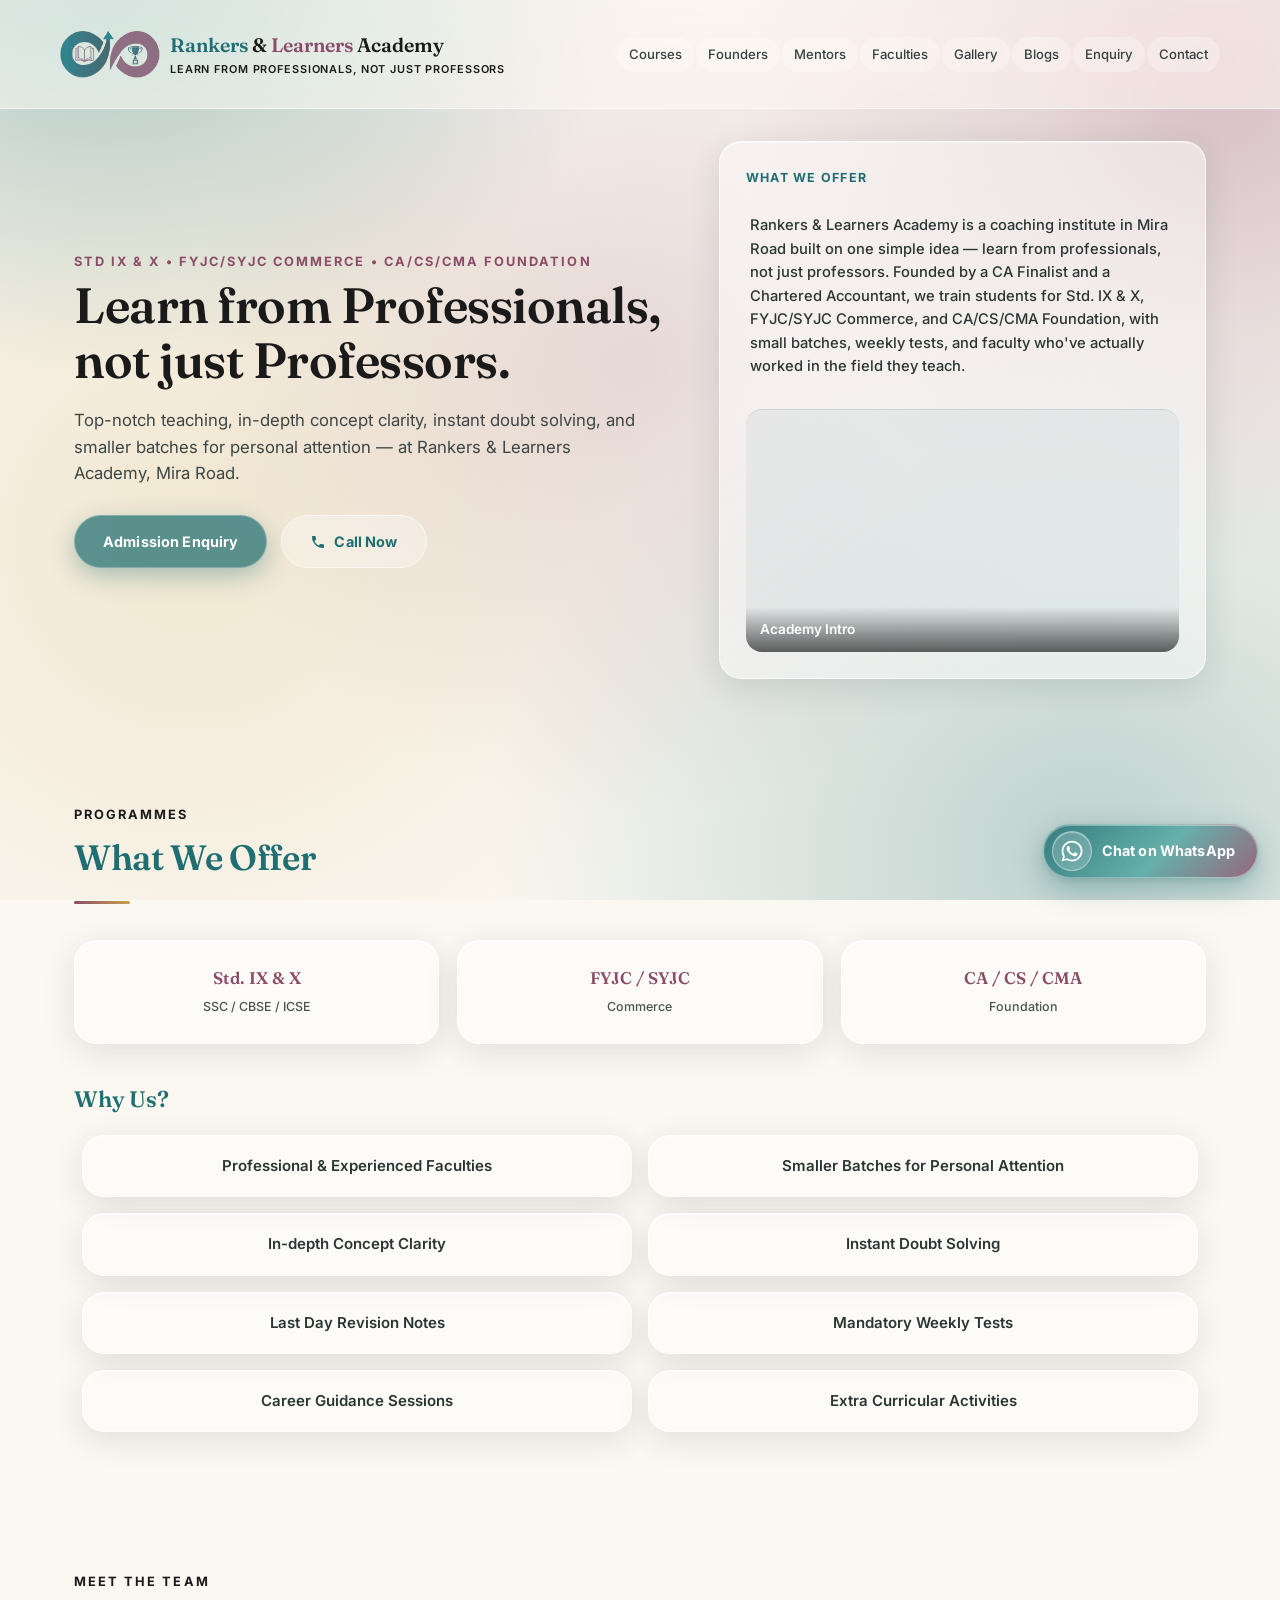
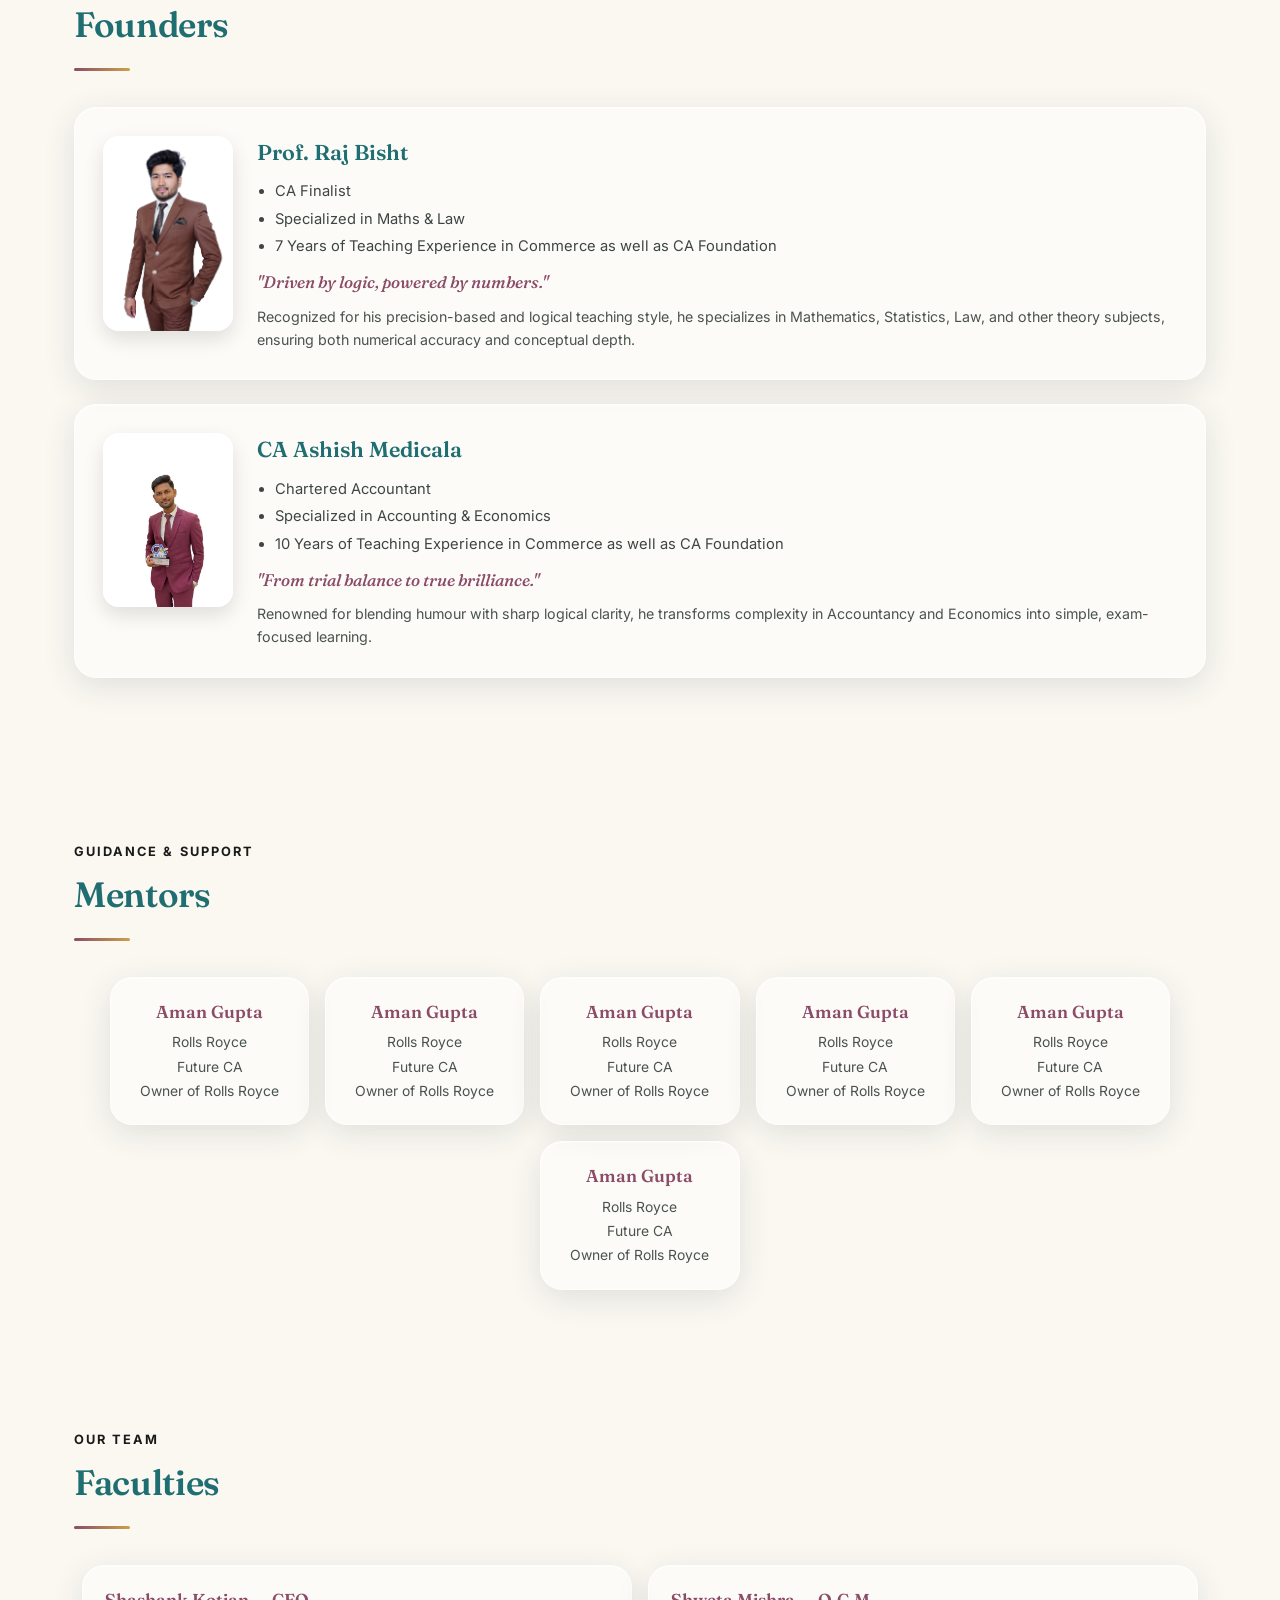
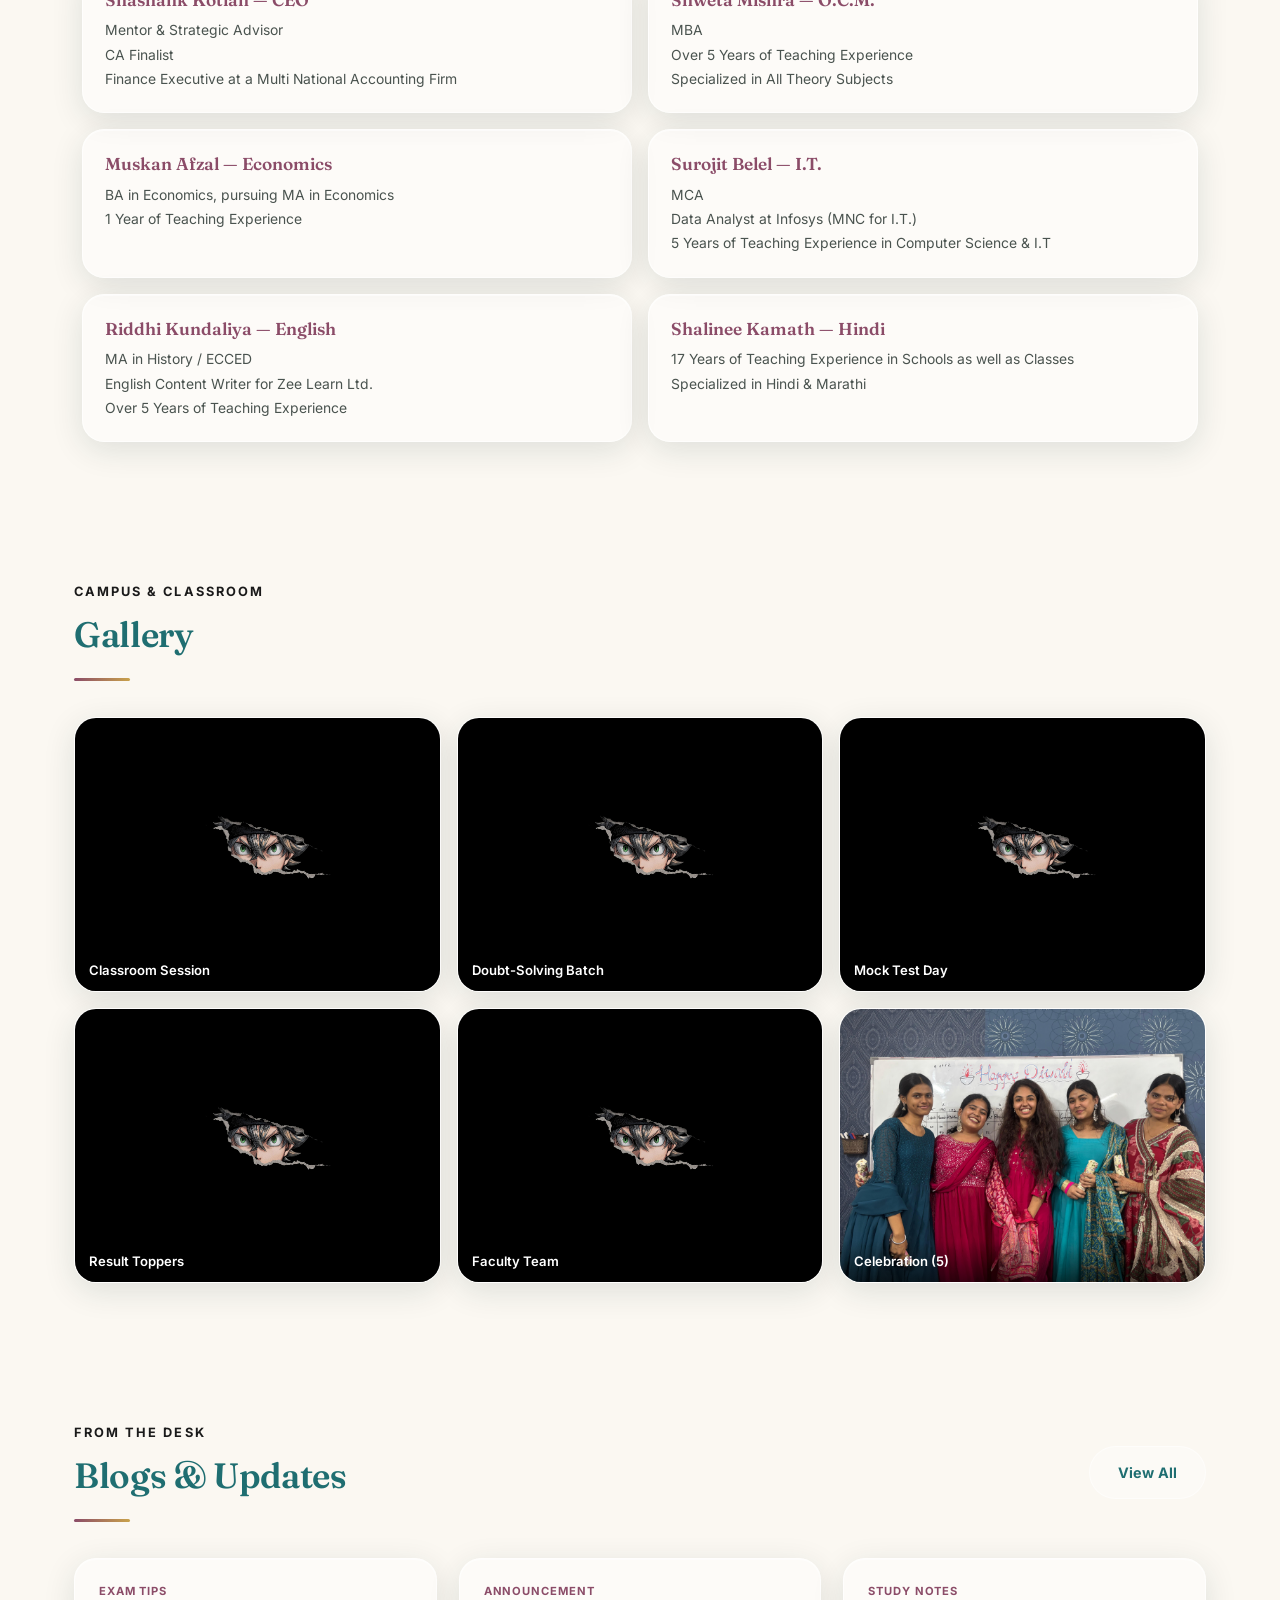
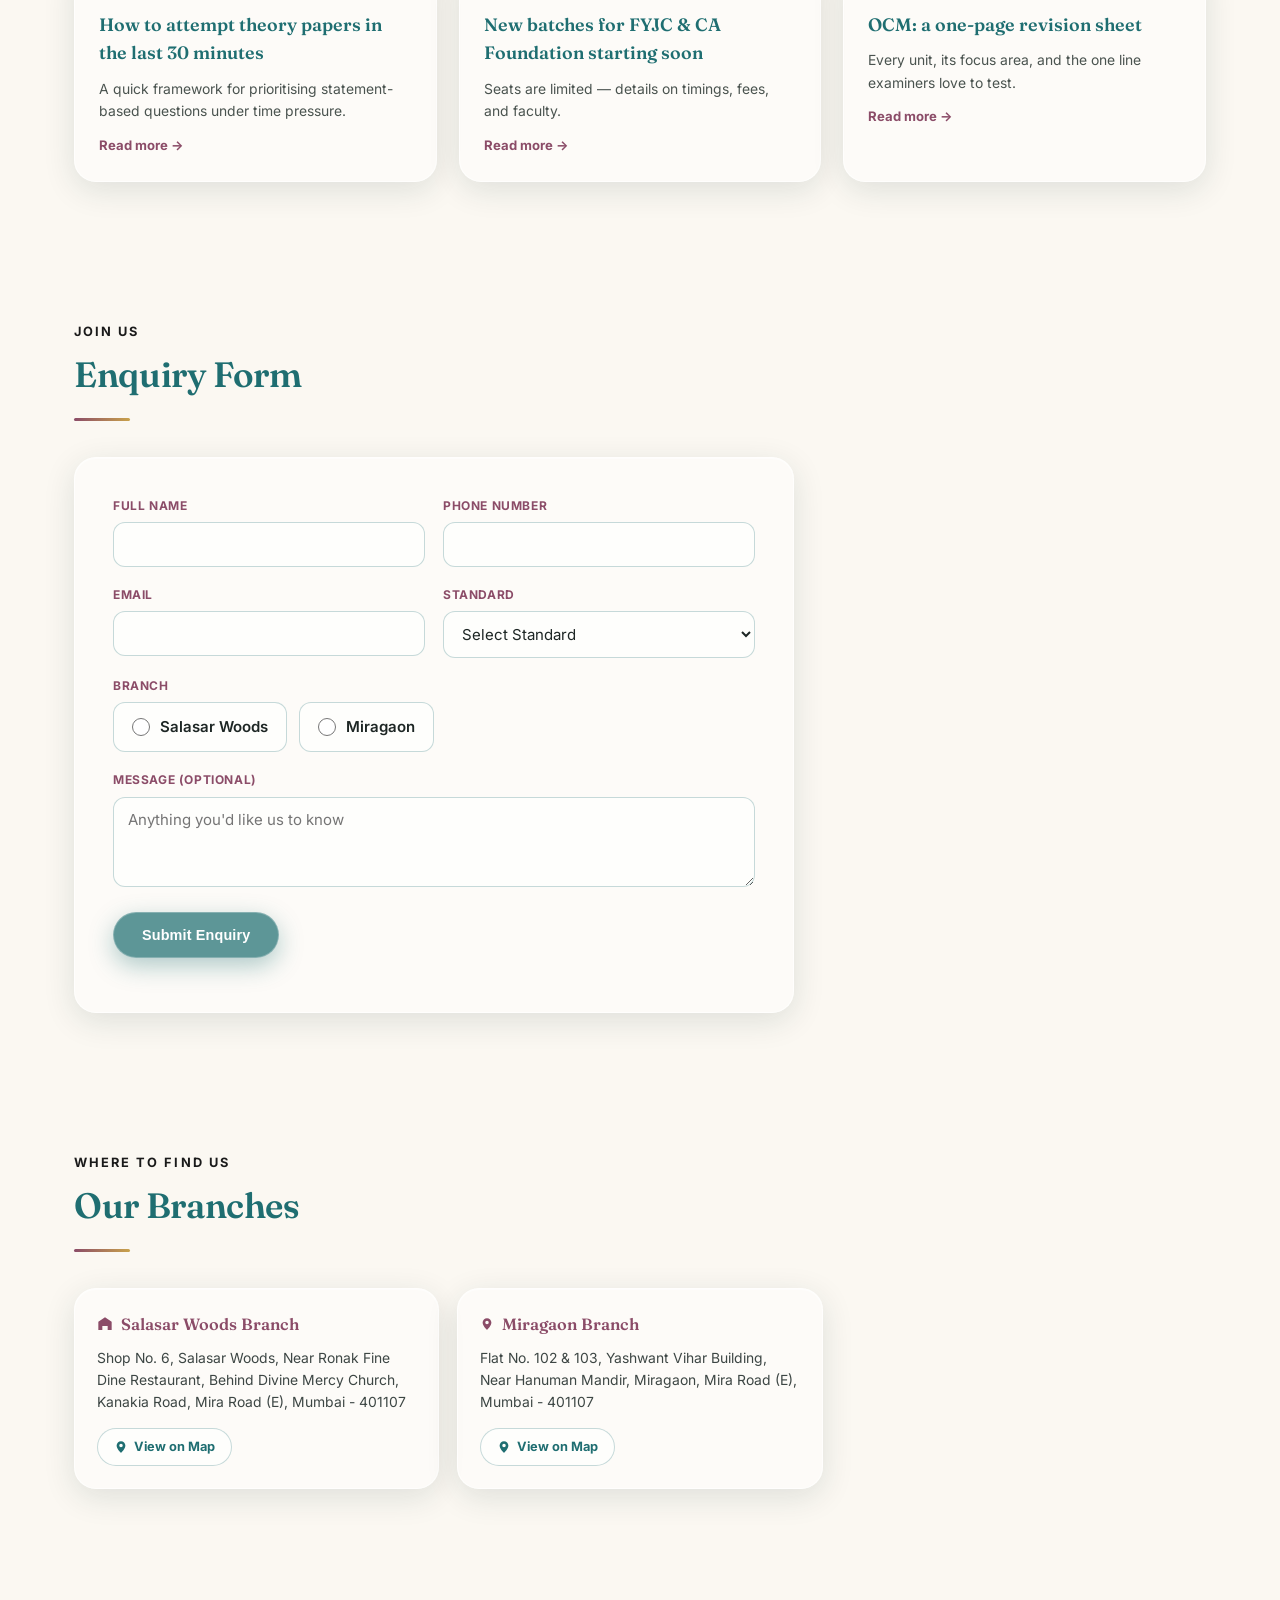
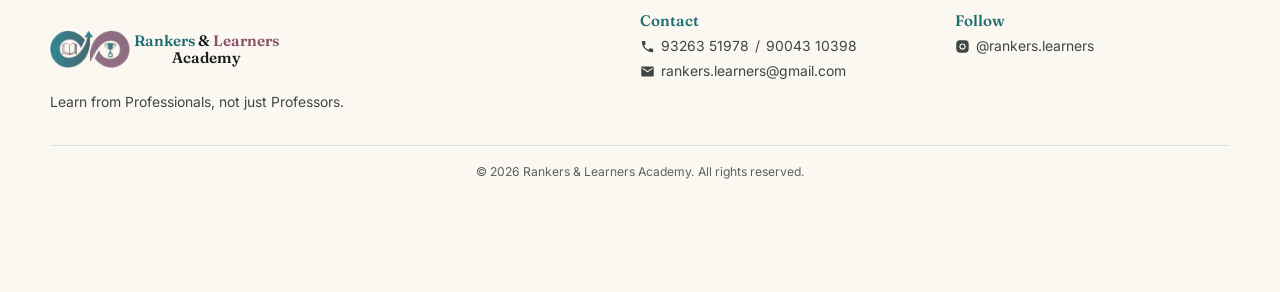
==== commit 5e6f3254: "Change link text for admissions section" ====
--- a/index.html
+++ b/index.html
@@ -52,7 +52,7 @@
       <a href="#faculty">Faculties</a>
       <a href="#gallery">Gallery</a>
       <a href="#blog">Blogs</a>
-      <a href="#admissions">Enquiry Form</a>
+      <a href="#admissions">Enquiry</a>
       <a href="#contact">Contact</a>
     </nav>
     <button type="button" class="hamburger-btn" id="navToggle" aria-label="Open menu" aria-expanded="false" aria-controls="mainNav">
